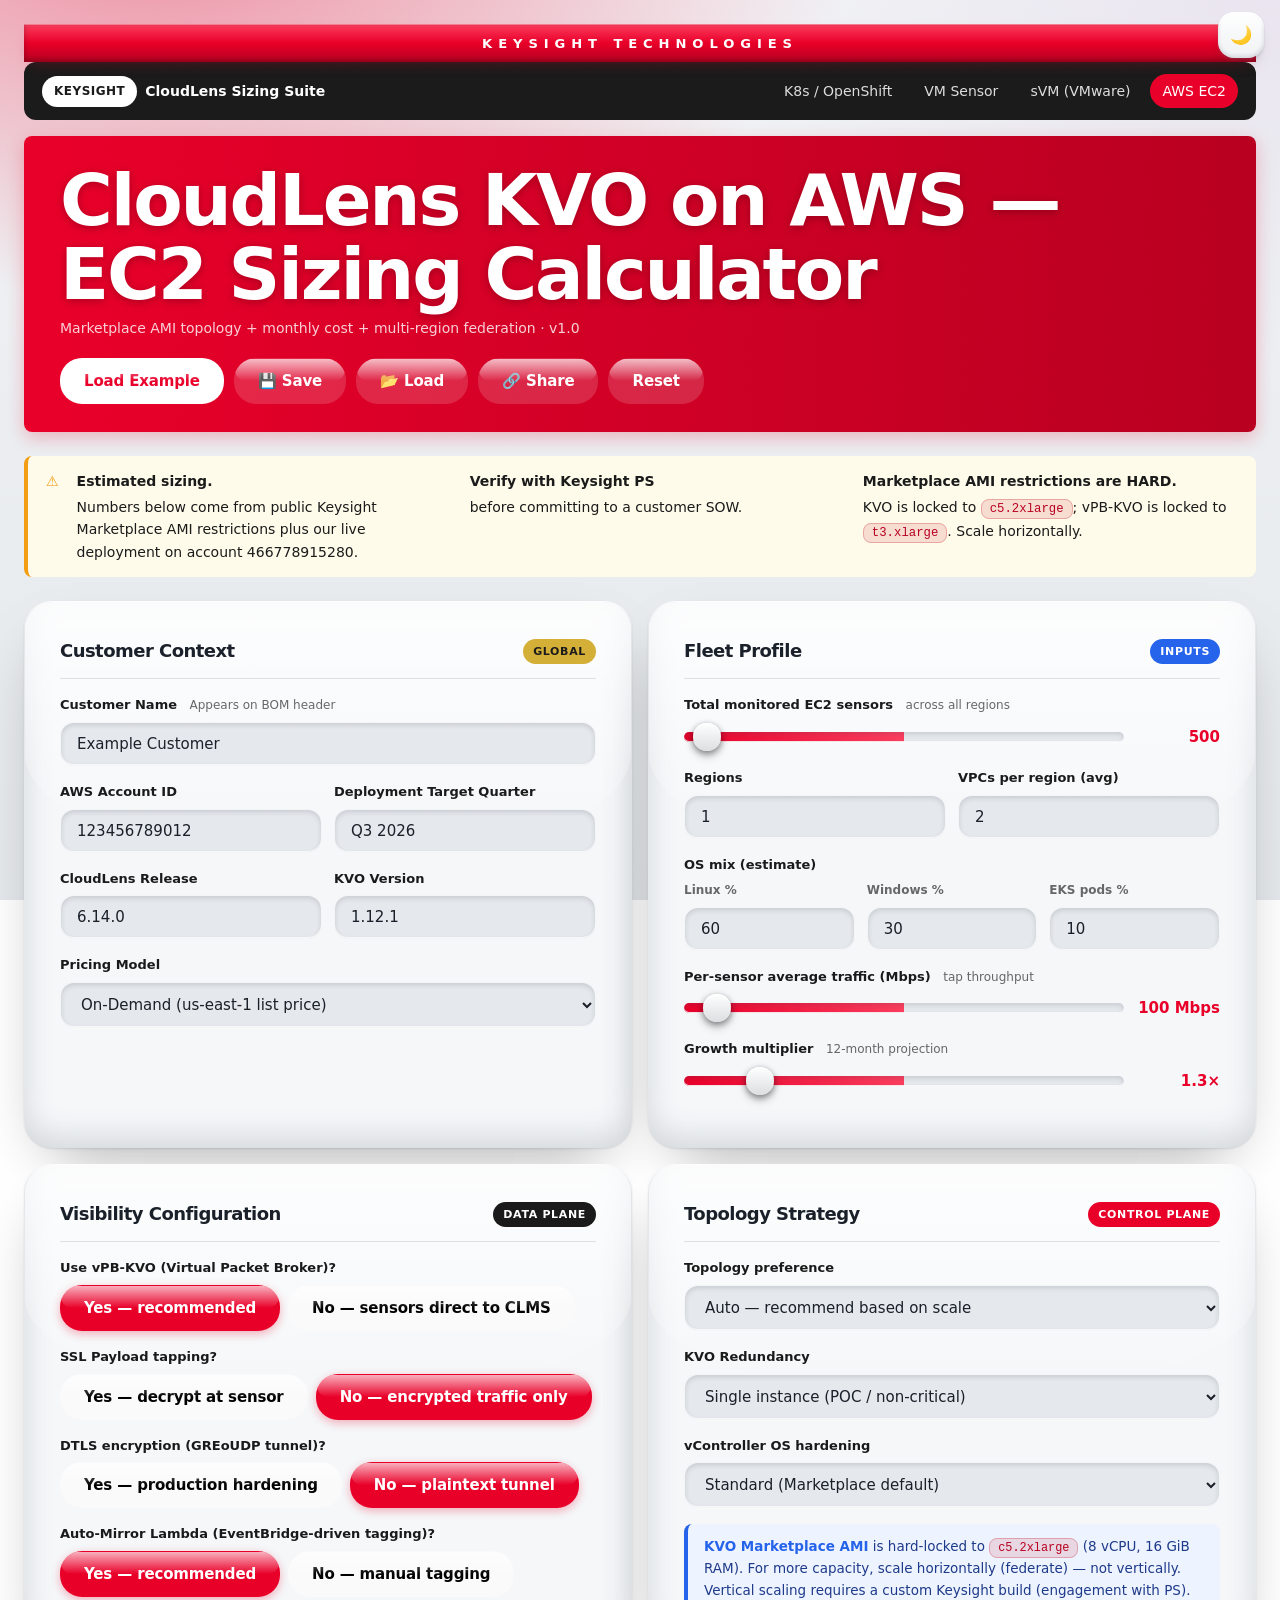
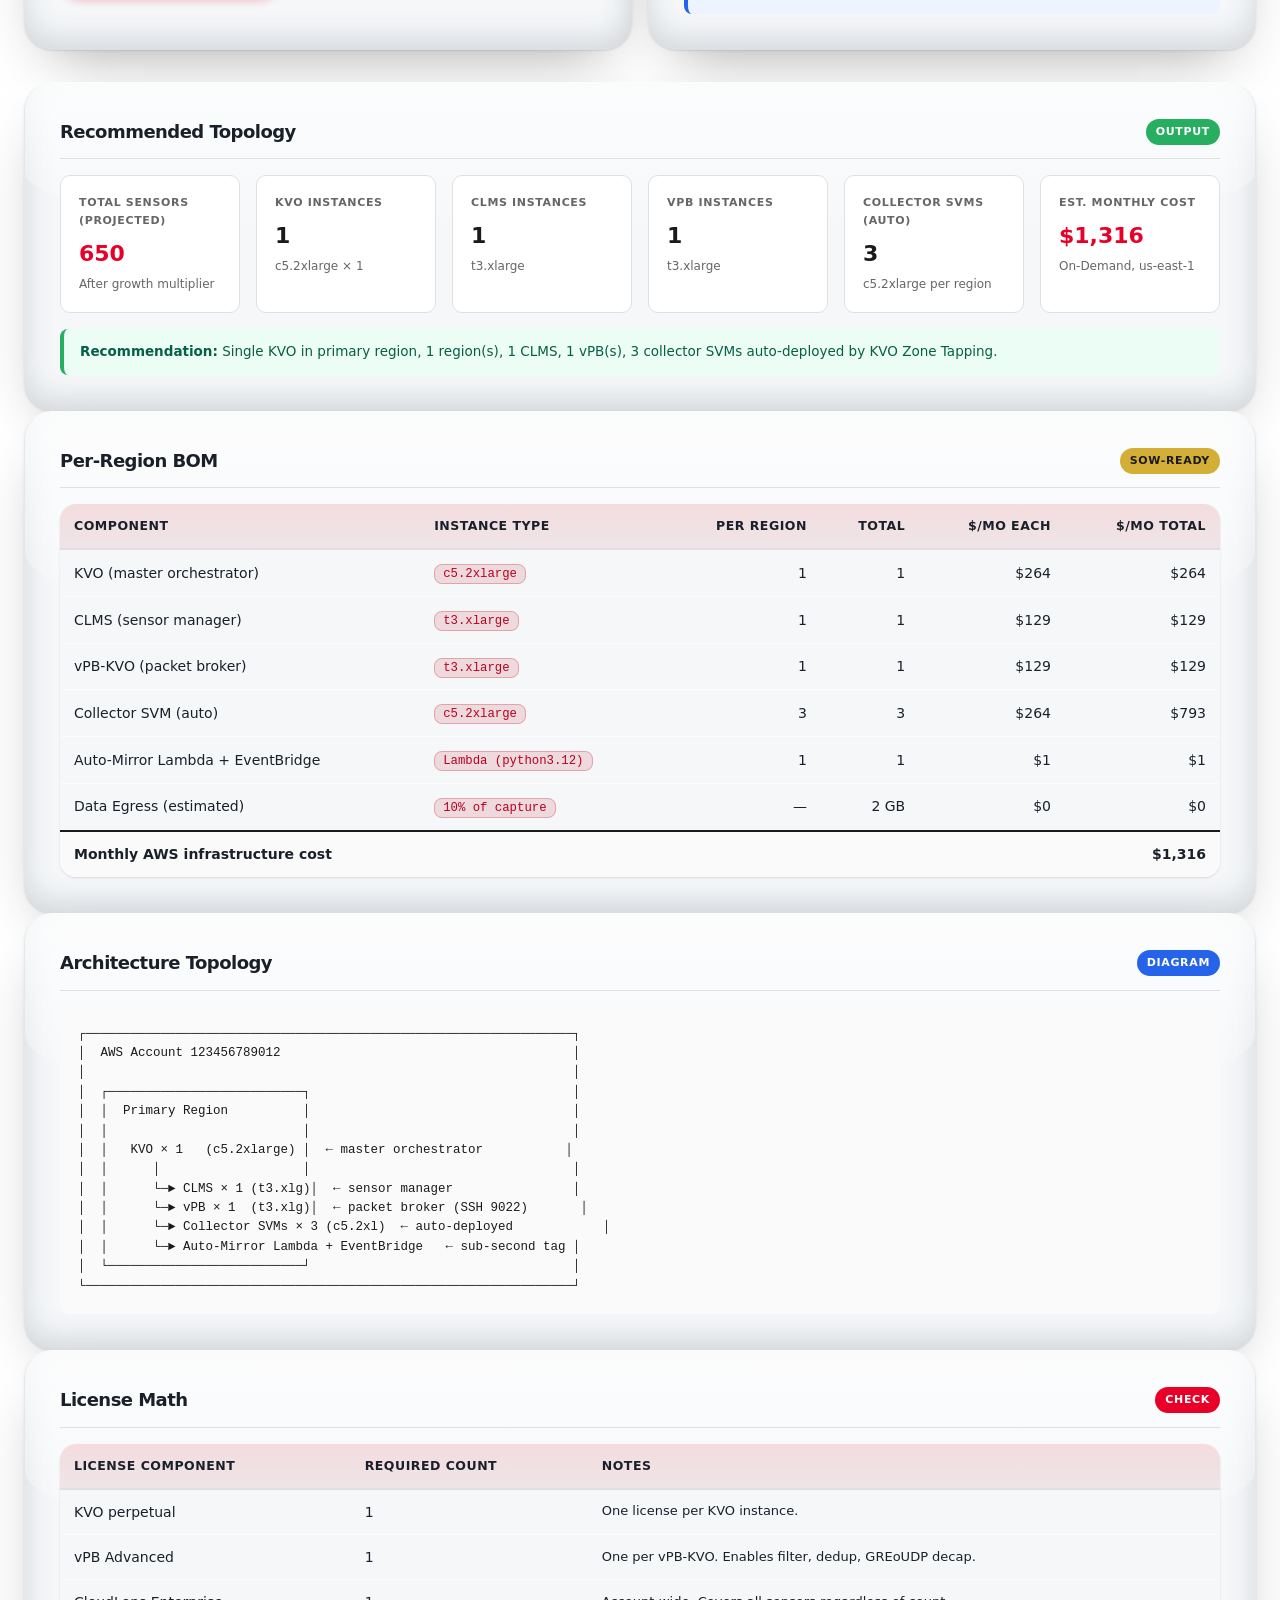
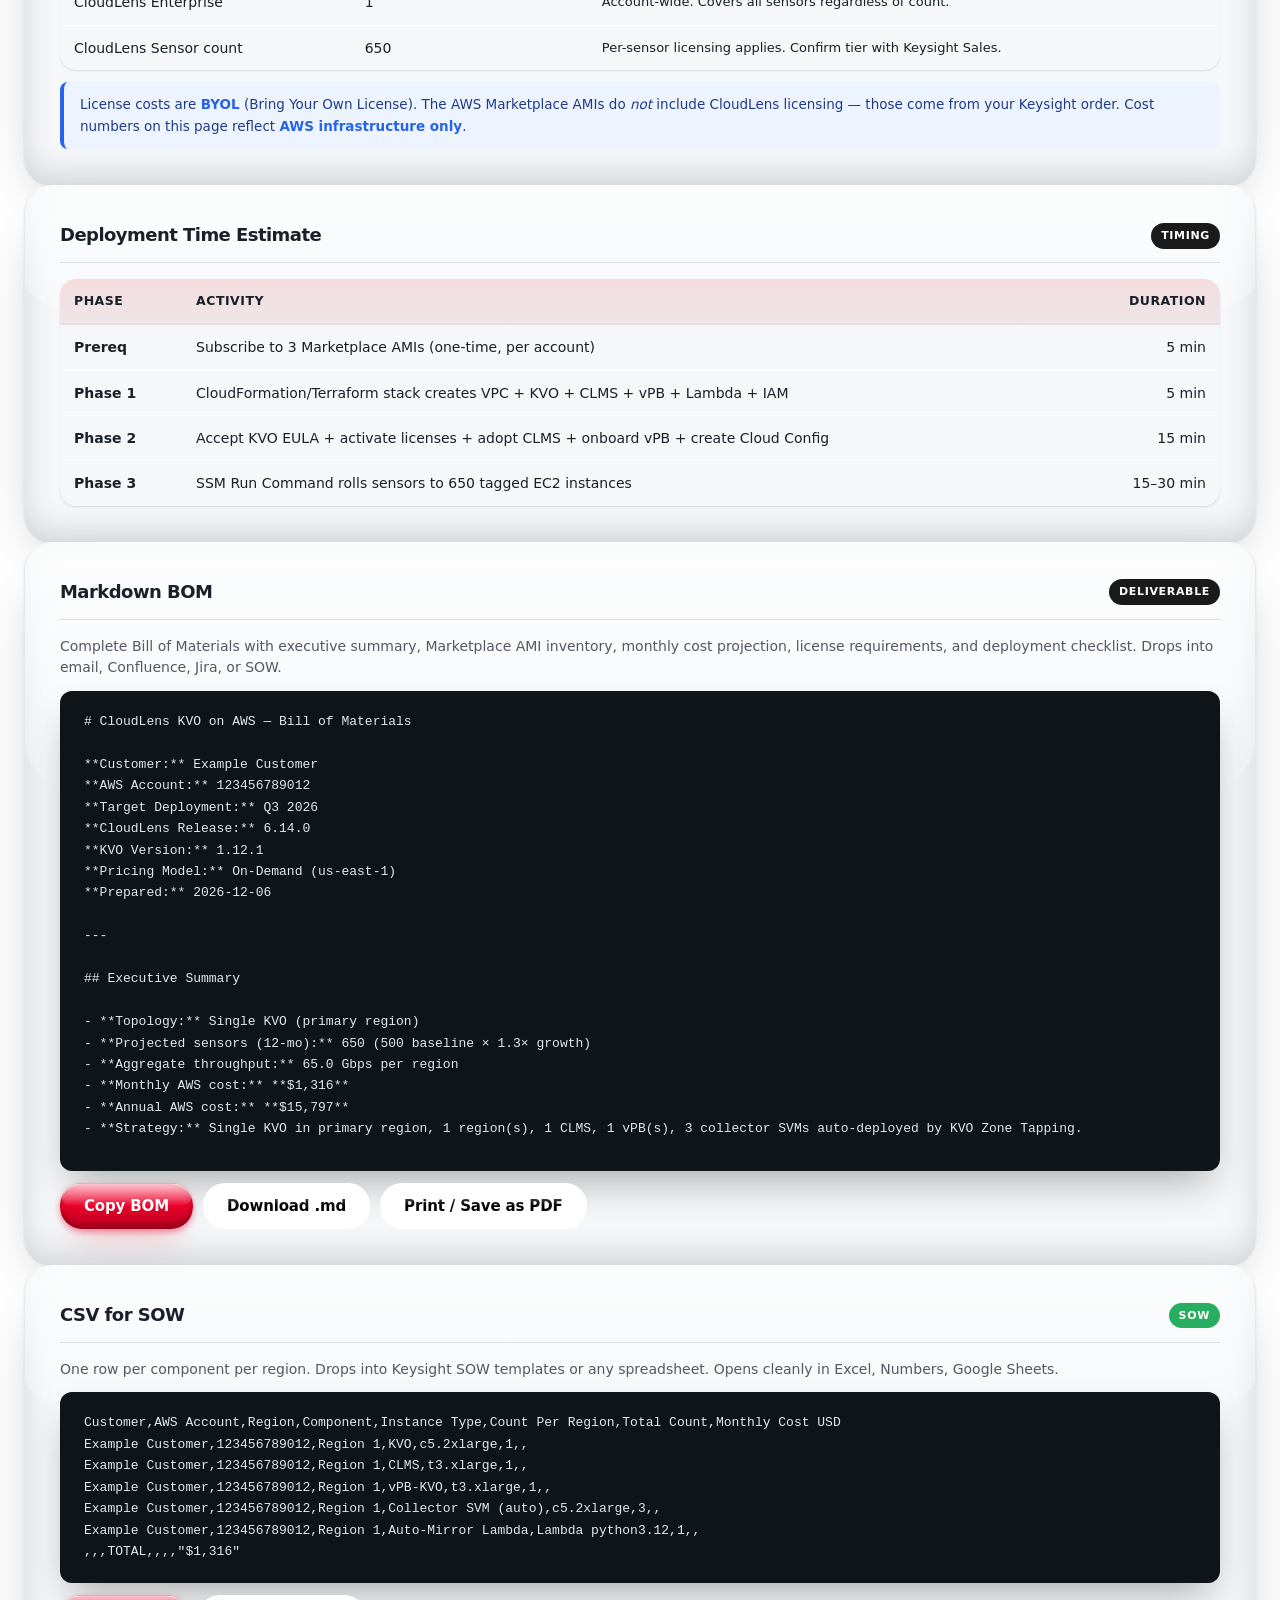
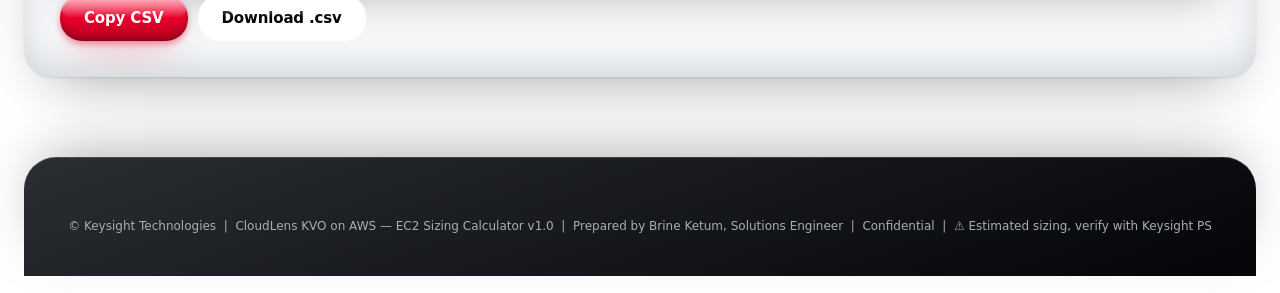
==== aws/index.html @ 03bf5d71 "Add AWS EC2 sizing calculator (4th calc) + cross-calc nav New: aws/index.html — full KVO-on-AWS sizi" ====
<!DOCTYPE html>
<html lang="en" data-theme="light">
<head>
<meta charset="UTF-8">
<meta name="viewport" content="width=device-width, initial-scale=1.0, viewport-fit=cover">
<title>CloudLens KVO on AWS — EC2 Sizing Calculator — Keysight</title>
<link rel="stylesheet" href="../glass-upgrade.css" />
<style>
  :root {
    --red: #E90029;
    --red-dark: #B80020;
    --dark: #1A1A1A;
    --gray: #666;
    --light-gray: #F5F5F5;
    --border: #E0E0E0;
    --green: #27AE60;
    --amber: #F39C12;
    --blue: #2563EB;
    --white: #FFFFFF;
    --gold: #D4AF37;
  }
  * { box-sizing: border-box; margin: 0; padding: 0; }
  html { font-size: 16px; }
  body {
    font-family: -apple-system, BlinkMacSystemFont, "Inter", "Segoe UI", Arial, sans-serif;
    background: #FAFAFA;
    color: var(--dark);
    line-height: 1.6;
    padding: 24px;
  }
  .container { max-width: 1280px; margin: 0 auto; }

  header {
    background: linear-gradient(90deg, var(--red), var(--red-dark));
    color: white;
    padding: 28px 36px;
    border-radius: 8px;
    margin-bottom: 24px;
    box-shadow: 0 6px 18px rgba(233,0,41,0.25);
  }
  header h1 { font-size: 26px; font-weight: 700; letter-spacing: -0.01em; }
  header .subtitle { font-size: 14px; opacity: .9; margin-top: 6px; }
  header .actions { display: flex; gap: 10px; flex-wrap: wrap; margin-top: 18px; }
  header .actions button {
    background: white; color: var(--red); padding: 10px 16px;
    border: none; border-radius: 999px; font-weight: 600; font-size: 14px;
    cursor: pointer; transition: all .2s;
  }
  header .actions button:hover { background: #FFEEF1; }
  header .actions button.secondary { background: rgba(255,255,255,0.15); color: white; }
  header .actions button.secondary:hover { background: rgba(255,255,255,0.25); }

  /* Top nav pills */
  .calc-switcher {
    display: flex; gap: 8px; flex-wrap: wrap; align-items: center;
    background: var(--dark); color: white;
    padding: 12px 18px; border-radius: 12px; margin-bottom: 16px;
    font-size: 14px;
  }
  .calc-switcher .label-pill {
    background: white; color: var(--dark);
    padding: 6px 12px; border-radius: 999px; font-weight: 700; font-size: 12px;
    letter-spacing: 0.04em; text-transform: uppercase;
  }
  .calc-switcher .product-name { font-weight: 600; margin-right: auto; }
  .calc-switcher a {
    color: rgba(255,255,255,0.85); text-decoration: none;
    padding: 6px 12px; border-radius: 999px; transition: all .2s;
  }
  .calc-switcher a:hover { background: rgba(255,255,255,0.1); color: white; }
  .calc-switcher a.active { background: var(--red); color: white; }

  /* Estimate banner */
  .estimate {
    background: #FFFBEA; border-left: 4px solid var(--amber);
    padding: 14px 18px; border-radius: 8px; margin-bottom: 24px;
    display: grid; grid-template-columns: auto 1fr 1fr 1fr; gap: 18px;
    font-size: 14px; color: var(--dark);
  }
  .estimate .warn-icon { color: var(--amber); font-weight: 700; }
  .estimate strong { display: block; margin-bottom: 4px; }

  /* Cards */
  .grid-2 { display: grid; grid-template-columns: 1fr 1fr; gap: 16px; margin-bottom: 16px; }
  .grid-1 { display: grid; grid-template-columns: 1fr; gap: 16px; margin-bottom: 16px; }
  @media (max-width: 900px) { .grid-2 { grid-template-columns: 1fr; } }
  .card {
    background: white;
    border-radius: 12px;
    padding: 22px 24px;
    box-shadow: 0 1px 3px rgba(0,0,0,0.04), 0 8px 24px rgba(0,0,0,0.06);
  }
  .card-head {
    display: flex; align-items: center; justify-content: space-between; gap: 12px;
    margin-bottom: 16px; padding-bottom: 12px; border-bottom: 1px solid var(--border);
  }
  .card-head h2 { font-size: 18px; font-weight: 700; letter-spacing: -0.01em; }
  .badge {
    background: var(--red); color: white; padding: 4px 10px; border-radius: 999px;
    font-size: 11px; font-weight: 700; letter-spacing: 0.06em;
  }
  .badge.blue { background: var(--blue); }
  .badge.green { background: var(--green); }
  .badge.gold { background: var(--gold); color: var(--dark); }
  .badge.dark { background: var(--dark); }

  /* Form fields */
  .field { margin-bottom: 16px; }
  .field label {
    display: block; font-size: 13px; font-weight: 600; color: var(--dark);
    margin-bottom: 6px;
  }
  .field label .hint { font-weight: 400; color: var(--gray); margin-left: 8px; font-size: 12px; }
  .field input, .field select, .field textarea {
    width: 100%; padding: 9px 12px; border: 1px solid var(--border);
    border-radius: 8px; font-size: 14px; font-family: inherit;
    background: #FAFAFA;
    transition: border-color .15s, box-shadow .15s;
  }
  .field input:focus, .field select:focus, .field textarea:focus {
    outline: none; border-color: var(--red); background: white;
    box-shadow: 0 0 0 3px rgba(233,0,41,0.10);
  }
  .field-row { display: grid; grid-template-columns: 1fr 1fr; gap: 12px; }
  .field-row-3 { display: grid; grid-template-columns: 1fr 1fr 1fr; gap: 12px; }

  /* Range slider with readout */
  .slider-wrap { display: flex; gap: 12px; align-items: center; }
  .slider-wrap input[type="range"] { flex: 1; }
  .slider-wrap .readout {
    min-width: 84px; text-align: right; font-weight: 700; font-size: 15px;
    color: var(--red);
  }

  /* Toggle pills */
  .toggle-row {
    display: flex; gap: 8px; flex-wrap: wrap;
  }
  .toggle-pill {
    padding: 8px 14px; border: 1px solid var(--border);
    border-radius: 999px; background: #FAFAFA; cursor: pointer;
    font-size: 13px; font-weight: 600; transition: all .2s;
  }
  .toggle-pill.on {
    background: var(--red); color: white; border-color: var(--red);
    box-shadow: 0 3px 10px rgba(233,0,41,0.30);
  }

  /* Info callout */
  .callout {
    background: #EEF4FF; border-left: 4px solid var(--blue);
    padding: 12px 16px; border-radius: 8px; font-size: 13.5px;
    margin-top: 12px; color: #1E3A8A;
  }
  .callout strong { color: var(--blue); }

  .callout.warn { background: #FFFBEA; border-color: var(--amber); color: #92400E; }
  .callout.warn strong { color: #92400E; }
  .callout.success { background: #ECFDF5; border-color: var(--green); color: #065F46; }
  .callout.success strong { color: #065F46; }

  /* Output tables */
  table {
    width: 100%; border-collapse: separate; border-spacing: 0;
    font-size: 14px; margin-top: 4px;
  }
  table thead {
    background: linear-gradient(180deg, #FAFAFA, #F1F3F5);
  }
  table th {
    text-align: left; padding: 10px 12px; font-weight: 700;
    border-bottom: 2px solid var(--border); font-size: 12.5px;
    letter-spacing: 0.04em; text-transform: uppercase; color: var(--dark);
  }
  table td {
    padding: 11px 12px; border-bottom: 1px solid var(--border); color: var(--dark);
  }
  table tr:last-child td { border-bottom: none; }
  table tr.total td {
    background: #FAFAFA; font-weight: 700;
    border-top: 2px solid var(--dark);
  }
  table .num { text-align: right; font-variant-numeric: tabular-nums; }

  code, .mono {
    font-family: "SF Mono", "JetBrains Mono", Menlo, Consolas, monospace;
    font-size: 13px; background: #F1F3F5; padding: 2px 6px; border-radius: 4px;
    color: var(--red-dark);
  }

  /* Output BOM block */
  .bom-output {
    background: #0F1419; color: #E2E8F0; padding: 20px 24px;
    border-radius: 12px; font-family: "SF Mono", Menlo, monospace; font-size: 13px;
    line-height: 1.65; max-height: 480px; overflow-y: auto; overflow-x: auto;
    white-space: pre; box-shadow: 0 20px 40px -10px rgba(0,0,0,0.3);
  }
  .copy-btn-row { display: flex; gap: 10px; flex-wrap: wrap; margin-top: 12px; }
  .copy-btn-row button {
    padding: 10px 18px; border: 1px solid var(--border); background: white;
    border-radius: 999px; cursor: pointer; font-weight: 600; font-size: 13px;
    transition: all .2s;
  }
  .copy-btn-row button.primary { background: var(--red); color: white; border-color: var(--red); }
  .copy-btn-row button.primary:hover { background: var(--red-dark); }
  .copy-btn-row button:hover { background: #FAFAFA; }

  /* Big result number */
  .big-num {
    font-size: 36px; font-weight: 800; letter-spacing: -0.02em;
    color: var(--red); font-variant-numeric: tabular-nums; line-height: 1.1;
  }
  .big-num small { font-size: 14px; font-weight: 600; color: var(--gray); display: block; margin-top: 4px; letter-spacing: 0.04em; text-transform: uppercase; }

  .summary-grid {
    display: grid; grid-template-columns: repeat(auto-fit, minmax(180px, 1fr)); gap: 16px;
    margin-bottom: 16px;
  }
  .summary-cell {
    background: white; border: 1px solid var(--border); border-radius: 10px;
    padding: 18px;
  }
  .summary-cell .label {
    font-size: 11px; font-weight: 700; letter-spacing: 0.06em;
    color: var(--gray); text-transform: uppercase; margin-bottom: 6px;
  }
  .summary-cell .value {
    font-size: 22px; font-weight: 800; color: var(--dark);
  }
  .summary-cell .sub { font-size: 12px; color: var(--gray); margin-top: 4px; }
  .summary-cell.accent .value { color: var(--red); }

  /* Topology diagram (text-based) */
  .topology {
    background: #FAFAFA; border-radius: 10px; padding: 18px;
    font-family: "SF Mono", Menlo, monospace; font-size: 12.5px;
    line-height: 1.55; white-space: pre; overflow-x: auto; color: var(--dark);
  }

  /* Toast */
  #toast {
    position: fixed; bottom: 24px; left: 50%; transform: translateX(-50%);
    background: var(--dark); color: white; padding: 12px 20px;
    border-radius: 999px; font-size: 14px; font-weight: 600;
    box-shadow: 0 10px 24px rgba(0,0,0,0.3); opacity: 0; pointer-events: none;
    transition: all .3s; z-index: 9999;
  }
  #toast.show { opacity: 1; transform: translateX(-50%) translateY(-4px); }

  /* Footer note */
  footer.calc-foot {
    text-align: center; padding: 28px 24px; margin-top: 32px;
    color: rgba(255,255,255,0.65); font-size: 12px;
    background: var(--dark); border-radius: 16px;
  }
</style>
</head>
<body>

<!-- Full-width Keysight banner -->
<a href="https://www.keysight.com" target="_blank" rel="noopener" class="ks-top-banner" aria-label="Keysight Technologies">
  KEYSIGHT TECHNOLOGIES
</a>
<button type="button" class="theme-toggle-fab" id="ks-theme-toggle" aria-label="Toggle dark mode" title="Toggle dark mode">🌙</button>

<div class="container">

  <!-- Cross-calc nav -->
  <nav class="calc-switcher">
    <span class="label-pill">KEYSIGHT</span>
    <span class="product-name">CloudLens Sizing Suite</span>
    <a href="../">K8s / OpenShift</a>
    <a href="../vm/">VM Sensor</a>
    <a href="../svm/">sVM (VMware)</a>
    <a href="./" class="active">AWS EC2</a>
  </nav>

  <header>
    <h1>CloudLens KVO on AWS &mdash; EC2 Sizing Calculator</h1>
    <div class="subtitle">Marketplace AMI topology + monthly cost + multi-region federation &middot; v1.0</div>
    <div class="actions">
      <button class="example-btn" id="loadExampleBtn" type="button">Load Example</button>
      <button class="secondary" id="saveBtn" type="button">💾 Save</button>
      <button class="secondary" id="loadBtn" type="button">📂 Load</button>
      <button class="secondary" id="shareBtn" type="button">🔗 Share</button>
      <button class="secondary" id="resetBtn" type="button">Reset</button>
    </div>
  </header>

  <div class="estimate">
    <span class="warn-icon">⚠</span>
    <div><strong>Estimated sizing.</strong>Numbers below come from public Keysight Marketplace AMI restrictions plus our live deployment on account 466778915280.</div>
    <div><strong>Verify with Keysight PS</strong>before committing to a customer SOW.</div>
    <div><strong>Marketplace AMI restrictions are HARD.</strong>KVO is locked to <code>c5.2xlarge</code>; vPB-KVO is locked to <code>t3.xlarge</code>. Scale horizontally.</div>
  </div>

  <!-- 1. Customer Context -->
  <div class="grid-2">
    <div class="card">
      <div class="card-head">
        <h2>Customer Context</h2>
        <span class="badge gold">GLOBAL</span>
      </div>
      <div class="field">
        <label>Customer Name <span class="hint">Appears on BOM header</span></label>
        <input type="text" id="customerName" value="Example Customer" />
      </div>
      <div class="field-row">
        <div class="field">
          <label>AWS Account ID</label>
          <input type="text" id="awsAccountId" value="123456789012" />
        </div>
        <div class="field">
          <label>Deployment Target Quarter</label>
          <input type="text" id="targetQuarter" value="Q3 2026" />
        </div>
      </div>
      <div class="field-row">
        <div class="field">
          <label>CloudLens Release</label>
          <input type="text" id="cloudlensRelease" value="6.14.0" />
        </div>
        <div class="field">
          <label>KVO Version</label>
          <input type="text" id="kvoVersion" value="1.12.1" />
        </div>
      </div>
      <div class="field">
        <label>Pricing Model</label>
        <select id="pricingModel">
          <option value="on-demand">On-Demand (us-east-1 list price)</option>
          <option value="ri-1yr">Reserved 1-yr Standard (~37% off)</option>
          <option value="ri-3yr">Reserved 3-yr Standard (~60% off)</option>
        </select>
      </div>
    </div>

    <div class="card">
      <div class="card-head">
        <h2>Fleet Profile</h2>
        <span class="badge blue">INPUTS</span>
      </div>
      <div class="field">
        <label>Total monitored EC2 sensors <span class="hint">across all regions</span></label>
        <div class="slider-wrap">
          <input type="range" id="totalSensors" min="50" max="20000" step="50" value="500" />
          <div class="readout"><span id="totalSensors_out">500</span></div>
        </div>
      </div>
      <div class="field-row">
        <div class="field">
          <label>Regions</label>
          <input type="number" id="regionCount" value="1" min="1" max="20" />
        </div>
        <div class="field">
          <label>VPCs per region (avg)</label>
          <input type="number" id="vpcsPerRegion" value="2" min="1" max="50" />
        </div>
      </div>
      <div class="field">
        <label>OS mix (estimate)</label>
        <div class="field-row-3">
          <div class="field" style="margin-bottom:0;">
            <label style="font-size:12px;color:var(--gray);">Linux %</label>
            <input type="number" id="osLinuxPct" value="60" min="0" max="100" />
          </div>
          <div class="field" style="margin-bottom:0;">
            <label style="font-size:12px;color:var(--gray);">Windows %</label>
            <input type="number" id="osWindowsPct" value="30" min="0" max="100" />
          </div>
          <div class="field" style="margin-bottom:0;">
            <label style="font-size:12px;color:var(--gray);">EKS pods %</label>
            <input type="number" id="osEksPct" value="10" min="0" max="100" />
          </div>
        </div>
      </div>
      <div class="field">
        <label>Per-sensor average traffic (Mbps) <span class="hint">tap throughput</span></label>
        <div class="slider-wrap">
          <input type="range" id="mbpsPerSensor" min="10" max="2000" step="10" value="100" />
          <div class="readout"><span id="mbpsPerSensor_out">100</span> Mbps</div>
        </div>
      </div>
      <div class="field">
        <label>Growth multiplier <span class="hint">12-month projection</span></label>
        <div class="slider-wrap">
          <input type="range" id="growthMult" min="1" max="3" step="0.1" value="1.3" />
          <div class="readout"><span id="growthMult_out">1.3</span>×</div>
        </div>
      </div>
    </div>
  </div>

  <!-- 2. Visibility Config + Topology -->
  <div class="grid-2">
    <div class="card">
      <div class="card-head">
        <h2>Visibility Configuration</h2>
        <span class="badge dark">DATA PLANE</span>
      </div>
      <div class="field">
        <label>Use vPB-KVO (Virtual Packet Broker)?</label>
        <div class="toggle-row">
          <button type="button" class="toggle-pill on" data-toggle="vpbEnabled" data-value="true">Yes — recommended</button>
          <button type="button" class="toggle-pill" data-toggle="vpbEnabled" data-value="false">No — sensors direct to CLMS</button>
        </div>
      </div>
      <div class="field">
        <label>SSL Payload tapping?</label>
        <div class="toggle-row">
          <button type="button" class="toggle-pill" data-toggle="sslPayload" data-value="true">Yes — decrypt at sensor</button>
          <button type="button" class="toggle-pill on" data-toggle="sslPayload" data-value="false">No — encrypted traffic only</button>
        </div>
      </div>
      <div class="field">
        <label>DTLS encryption (GREoUDP tunnel)?</label>
        <div class="toggle-row">
          <button type="button" class="toggle-pill" data-toggle="dtlsEnabled" data-value="true">Yes — production hardening</button>
          <button type="button" class="toggle-pill on" data-toggle="dtlsEnabled" data-value="false">No — plaintext tunnel</button>
        </div>
      </div>
      <div class="field">
        <label>Auto-Mirror Lambda (EventBridge-driven tagging)?</label>
        <div class="toggle-row">
          <button type="button" class="toggle-pill on" data-toggle="autoMirror" data-value="true">Yes — recommended</button>
          <button type="button" class="toggle-pill" data-toggle="autoMirror" data-value="false">No — manual tagging</button>
        </div>
      </div>
    </div>

    <div class="card">
      <div class="card-head">
        <h2>Topology Strategy</h2>
        <span class="badge">CONTROL PLANE</span>
      </div>
      <div class="field">
        <label>Topology preference</label>
        <select id="topologyPref">
          <option value="auto">Auto — recommend based on scale</option>
          <option value="single">Force single-KVO (one region acts as central)</option>
          <option value="federated">Force federated (one KVO per region)</option>
        </select>
      </div>
      <div class="field">
        <label>KVO Redundancy</label>
        <select id="redundancy">
          <option value="single">Single instance (POC / non-critical)</option>
          <option value="active-standby">Active/Standby (production)</option>
        </select>
      </div>
      <div class="field">
        <label>vController OS hardening</label>
        <select id="hardening">
          <option value="standard">Standard (Marketplace default)</option>
          <option value="cis">CIS Level 1 (custom AMI)</option>
        </select>
      </div>
      <div class="callout"><strong>KVO Marketplace AMI</strong> is hard-locked to <code>c5.2xlarge</code> (8 vCPU, 16 GiB RAM). For more capacity, scale horizontally (federate) — not vertically. Vertical scaling requires a custom Keysight build (engagement with PS).</div>
    </div>
  </div>

  <!-- Validation -->
  <div class="grid-1">
    <div id="validation" class="card" style="display:none;">
      <div class="card-head"><h2>Validation</h2><span class="badge dark">CHECK</span></div>
      <div id="validationBody"></div>
    </div>
  </div>

  <!-- 3. RESULTS: Summary -->
  <div class="card">
    <div class="card-head">
      <h2>Recommended Topology</h2>
      <span class="badge green">OUTPUT</span>
    </div>
    <div class="summary-grid">
      <div class="summary-cell accent">
        <div class="label">Total Sensors (Projected)</div>
        <div class="value"><span id="rec_sensors">650</span></div>
        <div class="sub">After growth multiplier</div>
      </div>
      <div class="summary-cell">
        <div class="label">KVO Instances</div>
        <div class="value"><span id="rec_kvos">1</span></div>
        <div class="sub"><span id="rec_kvo_type">c5.2xlarge</span></div>
      </div>
      <div class="summary-cell">
        <div class="label">CLMS Instances</div>
        <div class="value"><span id="rec_clms">1</span></div>
        <div class="sub">t3.xlarge</div>
      </div>
      <div class="summary-cell">
        <div class="label">vPB Instances</div>
        <div class="value"><span id="rec_vpbs">1</span></div>
        <div class="sub">t3.xlarge</div>
      </div>
      <div class="summary-cell">
        <div class="label">Collector SVMs (auto)</div>
        <div class="value"><span id="rec_collectors">2</span></div>
        <div class="sub">c5.2xlarge per region</div>
      </div>
      <div class="summary-cell accent">
        <div class="label">Est. Monthly Cost</div>
        <div class="value">$<span id="rec_monthly_cost">740</span></div>
        <div class="sub" id="rec_pricing_basis">On-Demand, us-east-1</div>
      </div>
    </div>

    <div id="rec_callout" class="callout success">
      <strong>Recommendation:</strong> <span id="rec_strategy">Single KVO in primary region. CLMS adopted on private IP. Sensors deployed via SSM Run Command.</span>
    </div>
  </div>

  <!-- 4. Per-region BOM -->
  <div class="card">
    <div class="card-head">
      <h2>Per-Region BOM</h2>
      <span class="badge gold">SOW-READY</span>
    </div>
    <table id="bomTable">
      <thead>
        <tr>
          <th>Component</th>
          <th>Instance Type</th>
          <th class="num">Per Region</th>
          <th class="num">Total</th>
          <th class="num">$/mo each</th>
          <th class="num">$/mo total</th>
        </tr>
      </thead>
      <tbody id="bomBody"></tbody>
    </table>
  </div>

  <!-- 5. Architecture diagram -->
  <div class="card">
    <div class="card-head">
      <h2>Architecture Topology</h2>
      <span class="badge blue">DIAGRAM</span>
    </div>
    <div id="topology" class="topology">Loading...</div>
  </div>

  <!-- 6. License math -->
  <div class="card">
    <div class="card-head">
      <h2>License Math</h2>
      <span class="badge">CHECK</span>
    </div>
    <table>
      <thead>
        <tr><th>License Component</th><th>Required Count</th><th>Notes</th></tr>
      </thead>
      <tbody id="licenseBody"></tbody>
    </table>
    <div class="callout">License costs are <strong>BYOL</strong> (Bring Your Own License). The AWS Marketplace AMIs do <em>not</em> include CloudLens licensing — those come from your Keysight order. Cost numbers on this page reflect <strong>AWS infrastructure only</strong>.</div>
  </div>

  <!-- 7. Deployment time -->
  <div class="card">
    <div class="card-head">
      <h2>Deployment Time Estimate</h2>
      <span class="badge dark">TIMING</span>
    </div>
    <table>
      <thead>
        <tr><th>Phase</th><th>Activity</th><th class="num">Duration</th></tr>
      </thead>
      <tbody id="timingBody"></tbody>
    </table>
  </div>

  <!-- 8. BOM exports -->
  <div class="card">
    <div class="card-head">
      <h2>Markdown BOM</h2>
      <span class="badge dark">DELIVERABLE</span>
    </div>
    <p style="font-size: 14px; color: var(--gray); margin-bottom: 12px;">Complete Bill of Materials with executive summary, Marketplace AMI inventory, monthly cost projection, license requirements, and deployment checklist. Drops into email, Confluence, Jira, or SOW.</p>
    <div class="bom-output" id="bomMarkdownOut">Loading...</div>
    <div class="copy-btn-row">
      <button class="primary" id="copyBomBtn">Copy BOM</button>
      <button id="downloadMdBtn">Download .md</button>
      <button id="printBomBtn">Print / Save as PDF</button>
    </div>
  </div>

  <div class="card">
    <div class="card-head">
      <h2>CSV for SOW</h2>
      <span class="badge green">SOW</span>
    </div>
    <p style="font-size: 14px; color: var(--gray); margin-bottom: 12px;">One row per component per region. Drops into Keysight SOW templates or any spreadsheet. Opens cleanly in Excel, Numbers, Google Sheets.</p>
    <div class="bom-output" id="csvOut">Loading...</div>
    <div class="copy-btn-row">
      <button class="primary" id="copyCsvBtn">Copy CSV</button>
      <button id="downloadCsvBtn">Download .csv</button>
    </div>
  </div>

  <footer class="calc-foot">
    © Keysight Technologies &nbsp;|&nbsp; CloudLens KVO on AWS — EC2 Sizing Calculator v1.0 &nbsp;|&nbsp; Prepared by Brine Ketum, Solutions Engineer &nbsp;|&nbsp; Confidential &nbsp;|&nbsp; ⚠ Estimated sizing, verify with Keysight PS
  </footer>
</div>

<div id="toast"></div>

<script>
// ============================================================================
//   CloudLens KVO on AWS — EC2 Sizing Calculator
//   v1.0  ·  2026-06-09
// ============================================================================

function $(id) { return document.getElementById(id); }
function setText(id, txt) { var el = $(id); if (el) el.textContent = txt; }
function fmt(n) { return Number(n).toLocaleString("en-US"); }
function money(n) { return Number(n).toLocaleString("en-US", { maximumFractionDigits: 0 }); }

// ---------- AWS PRICING TABLE (us-east-1 on-demand, monthly @ 730 hrs) ----------
var AWS_PRICING = {
  // EC2 hourly (on-demand) — multiplied by 730 hrs for monthly
  "c5.2xlarge":  { hourly: 0.34,  monthly: 248.20 },
  "t3.xlarge":   { hourly: 0.1664, monthly: 121.47 },
  "t3.medium":   { hourly: 0.0416, monthly: 30.37 },
  "c5.4xlarge":  { hourly: 0.68,  monthly: 496.40 },
  // Storage (GP3, $0.08/GB-month)
  "ebs-200gb":   { hourly: 0,     monthly: 16.00 },
  "ebs-100gb":   { hourly: 0,     monthly: 8.00 },
  // Lambda + EventBridge — essentially $0 at moderate scale
  "lambda-mirror": { hourly: 0, monthly: 0.5 },
  // Bandwidth: $0.09/GB egress (only counted when SVMs egress to non-VPC tools)
  "bandwidth-per-gb": 0.09
};
var DISCOUNT = { "on-demand": 1.0, "ri-1yr": 0.63, "ri-3yr": 0.40 };

// ---------- CONFIG STATE ----------
var state = {
  vpbEnabled: true,
  sslPayload: false,
  dtlsEnabled: false,
  autoMirror: true
};

// ---------- READ INPUTS ----------
function readInputs() {
  return {
    customerName:    $("customerName").value || "Example Customer",
    awsAccountId:    $("awsAccountId").value || "123456789012",
    targetQuarter:   $("targetQuarter").value || "Q3 2026",
    cloudlensRelease: $("cloudlensRelease").value || "6.14.0",
    kvoVersion:      $("kvoVersion").value || "1.12.1",
    pricingModel:    $("pricingModel").value,
    totalSensors:    parseInt($("totalSensors").value || "500"),
    regionCount:     parseInt($("regionCount").value || "1"),
    vpcsPerRegion:   parseInt($("vpcsPerRegion").value || "2"),
    osLinuxPct:      parseInt($("osLinuxPct").value || "60"),
    osWindowsPct:    parseInt($("osWindowsPct").value || "30"),
    osEksPct:        parseInt($("osEksPct").value || "10"),
    mbpsPerSensor:   parseInt($("mbpsPerSensor").value || "100"),
    growthMult:      parseFloat($("growthMult").value || "1.3"),
    topologyPref:    $("topologyPref").value,
    redundancy:      $("redundancy").value,
    hardening:       $("hardening").value,
    vpbEnabled:      state.vpbEnabled,
    sslPayload:      state.sslPayload,
    dtlsEnabled:     state.dtlsEnabled,
    autoMirror:      state.autoMirror
  };
}

// ---------- CORE SIZING ALGORITHM ----------
function calculate() {
  var I = readInputs();

  // Projected sensor count
  var sensorsRaw = I.totalSensors;
  var sensorsProjected = Math.ceil(sensorsRaw * I.growthMult);
  var sensorsPerRegion = Math.ceil(sensorsProjected / I.regionCount);

  // KVO topology decision:
  //   Single KVO supports up to ~5,000 sensors safely (per Keysight + field data)
  //   Above that → federate (one KVO per region)
  var SINGLE_KVO_LIMIT = 5000;
  var topology;
  if (I.topologyPref === "single") {
    topology = "single";
  } else if (I.topologyPref === "federated") {
    topology = "federated";
  } else {
    // auto
    topology = (sensorsProjected > SINGLE_KVO_LIMIT || I.regionCount > 2) ? "federated" : "single";
  }

  var kvoCount = (topology === "single") ? 1 : I.regionCount;
  if (I.redundancy === "active-standby") kvoCount = kvoCount * 2;

  // CLMS: one per region (CLMS is regional)
  var clmsCount = I.regionCount;
  if (I.redundancy === "active-standby") clmsCount = clmsCount * 2;

  // vPB: one per region if enabled
  var vpbCount = I.vpbEnabled ? I.regionCount : 0;
  if (I.vpbEnabled && I.redundancy === "active-standby") vpbCount = vpbCount * 2;

  // Collector SVMs (auto-deployed by KVO Zone Tapping)
  //   Rule of thumb: 1 collector per ~500 sensor mirror sessions per region
  //   Plus AWS hard limit of 10 mirror sessions per ENI ⇒ ~50 sensors per collector ENI
  //   We allocate generously: 1 collector / 250 sensors / region (min 1, max scales)
  var collectorsPerRegion = Math.max(1, Math.ceil(sensorsPerRegion / 250));
  // Cap at 10 collectors per region (KVO limit-ish; engage PS above this)
  collectorsPerRegion = Math.min(collectorsPerRegion, 10);
  var totalCollectors = collectorsPerRegion * I.regionCount;

  // Aggregate sensor throughput per region (for vPB sizing flag)
  var gbpsPerRegion = (sensorsPerRegion * I.mbpsPerSensor) / 1000;

  // Lambda: 1 deployment per region if autoMirror enabled
  var lambdaCount = I.autoMirror ? I.regionCount : 0;

  // ---------- COST CALCULATION ----------
  var discount = DISCOUNT[I.pricingModel] || 1.0;

  // Per-component monthly cost
  var costKvo       = kvoCount       * AWS_PRICING["c5.2xlarge"].monthly  * discount + kvoCount * AWS_PRICING["ebs-200gb"].monthly;
  var costClms      = clmsCount      * AWS_PRICING["t3.xlarge"].monthly   * discount + clmsCount * AWS_PRICING["ebs-100gb"].monthly;
  var costVpb       = vpbCount       * AWS_PRICING["t3.xlarge"].monthly   * discount + vpbCount * AWS_PRICING["ebs-100gb"].monthly;
  var costCollectors = totalCollectors * AWS_PRICING["c5.2xlarge"].monthly * discount + totalCollectors * AWS_PRICING["ebs-200gb"].monthly;
  var costLambda    = lambdaCount    * AWS_PRICING["lambda-mirror"].monthly;
  var bandwidthGB   = Math.ceil(sensorsProjected * I.mbpsPerSensor * 3600 * 24 * 30 / 8 / 1024 / 1024 / 1024 * 0.10); // 10% egress assumption
  var costBandwidth = bandwidthGB * AWS_PRICING["bandwidth-per-gb"];
  var costTotal = costKvo + costClms + costVpb + costCollectors + costLambda + costBandwidth;

  // ---------- POPULATE SUMMARY ----------
  setText("rec_sensors", fmt(sensorsProjected));
  setText("rec_kvos", kvoCount);
  setText("rec_kvo_type", "c5.2xlarge × " + kvoCount);
  setText("rec_clms", clmsCount);
  setText("rec_vpbs", I.vpbEnabled ? vpbCount : "0 (skipped)");
  setText("rec_collectors", totalCollectors);
  setText("rec_monthly_cost", money(costTotal));
  setText("rec_pricing_basis",
    (I.pricingModel === "on-demand" ? "On-Demand" :
     I.pricingModel === "ri-1yr"   ? "1-yr Reserved" : "3-yr Reserved") + ", us-east-1");

  // Strategy recommendation copy
  var strategy = "";
  if (topology === "single") {
    strategy = "Single KVO in primary region, " +
      (I.redundancy === "active-standby" ? "Active/Standby pair, " : "") +
      I.regionCount + " region(s), " + clmsCount + " CLMS, " +
      (I.vpbEnabled ? vpbCount + " vPB(s), " : "no vPB, ") +
      totalCollectors + " collector SVMs auto-deployed by KVO Zone Tapping.";
  } else {
    strategy = "Federated topology — " + kvoCount + " KVO(s) across " + I.regionCount + " region(s) " +
      "(reason: " + (sensorsProjected > SINGLE_KVO_LIMIT ? "exceeds single-KVO 5,000-sensor recommendation" : "multi-region footprint") + "). " +
      "Each region runs an independent KVO + CLMS" + (I.vpbEnabled ? " + vPB" : "") + ". " +
      "Federation requires cross-region admin coordination — engage Keysight PS for the federation playbook.";
  }
  setText("rec_strategy", strategy);

  // ---------- PER-REGION BOM TABLE ----------
  var bomBody = $("bomBody");
  bomBody.innerHTML = "";
  function addRow(comp, type, perReg, total, eachCost, totalCost) {
    var tr = document.createElement("tr");
    tr.innerHTML = "<td>" + comp + "</td><td><code>" + type + "</code></td>" +
                   "<td class='num'>" + perReg + "</td><td class='num'>" + total + "</td>" +
                   "<td class='num'>$" + money(eachCost) + "</td><td class='num'>$" + money(totalCost) + "</td>";
    bomBody.appendChild(tr);
  }
  var kvoPerRegion = topology === "single" ? (I.redundancy === "active-standby" ? 2 : (I.regionCount === 1 ? kvoCount : 0)) : (I.redundancy === "active-standby" ? 2 : 1);
  if (topology === "single" && I.regionCount > 1) kvoPerRegion = "—";
  addRow("KVO (master orchestrator)", "c5.2xlarge", kvoPerRegion, kvoCount, AWS_PRICING["c5.2xlarge"].monthly * discount + AWS_PRICING["ebs-200gb"].monthly, costKvo);
  addRow("CLMS (sensor manager)", "t3.xlarge", clmsCount / I.regionCount, clmsCount, AWS_PRICING["t3.xlarge"].monthly * discount + AWS_PRICING["ebs-100gb"].monthly, costClms);
  if (I.vpbEnabled) {
    addRow("vPB-KVO (packet broker)", "t3.xlarge", vpbCount / I.regionCount, vpbCount, AWS_PRICING["t3.xlarge"].monthly * discount + AWS_PRICING["ebs-100gb"].monthly, costVpb);
  }
  addRow("Collector SVM (auto)", "c5.2xlarge", collectorsPerRegion, totalCollectors, AWS_PRICING["c5.2xlarge"].monthly * discount + AWS_PRICING["ebs-200gb"].monthly, costCollectors);
  if (I.autoMirror) {
    addRow("Auto-Mirror Lambda + EventBridge", "Lambda (python3.12)", "1", lambdaCount, AWS_PRICING["lambda-mirror"].monthly, costLambda);
  }
  addRow("Data Egress (estimated)", "10% of capture", "—", bandwidthGB + " GB", AWS_PRICING["bandwidth-per-gb"], costBandwidth);
  var trTotal = document.createElement("tr");
  trTotal.className = "total";
  trTotal.innerHTML = "<td colspan='5'>Monthly AWS infrastructure cost</td><td class='num'>$" + money(costTotal) + "</td>";
  bomBody.appendChild(trTotal);

  // ---------- TOPOLOGY DIAGRAM ----------
  renderTopology(I, topology, kvoCount, clmsCount, vpbCount, totalCollectors);

  // ---------- LICENSE MATH ----------
  var licBody = $("licenseBody");
  licBody.innerHTML = "";
  function addLic(comp, count, notes) {
    var tr = document.createElement("tr");
    tr.innerHTML = "<td>" + comp + "</td><td>" + count + "</td><td style='font-size:13px;color:var(--gray);'>" + notes + "</td>";
    licBody.appendChild(tr);
  }
  addLic("KVO perpetual", kvoCount, "One license per KVO instance.");
  addLic("vPB Advanced", I.vpbEnabled ? vpbCount : "0", I.vpbEnabled ? "One per vPB-KVO. Enables filter, dedup, GREoUDP decap." : "Skipped — no vPB.");
  addLic("CloudLens Enterprise", 1, "Account-wide. Covers all sensors regardless of count.");
  addLic("CloudLens Sensor count", fmt(sensorsProjected), "Per-sensor licensing applies. Confirm tier with Keysight Sales.");
  if (I.sslPayload) {
    addLic("SSL Payload tap", fmt(sensorsProjected), "Add-on license required when SSL Payload mode is enabled.");
  }

  // ---------- DEPLOYMENT TIMING ----------
  var t = $("timingBody");
  t.innerHTML = "";
  function addTime(phase, activity, dur) {
    var tr = document.createElement("tr");
    tr.innerHTML = "<td><strong>" + phase + "</strong></td><td>" + activity + "</td><td class='num'>" + dur + "</td>";
    t.appendChild(tr);
  }
  addTime("Prereq", "Subscribe to 3 Marketplace AMIs (one-time, per account)", "5 min");
  addTime("Phase 1", "CloudFormation/Terraform stack creates VPC + KVO + CLMS + vPB + Lambda + IAM", "5 min");
  addTime("Phase 2", "Accept KVO EULA + activate licenses + adopt CLMS + onboard vPB + create Cloud Config", "15 min");
  var p3 = sensorsProjected <= 50 ? "5–10 min" :
           sensorsProjected <= 200 ? "10–20 min" :
           sensorsProjected <= 800 ? "15–30 min" :
           sensorsProjected <= 2000 ? "30–60 min" :
           sensorsProjected <= 5000 ? "1–2 hrs" :
           sensorsProjected <= 10000 ? "2–4 hrs" : "4+ hrs";
  addTime("Phase 3", "SSM Run Command rolls sensors to " + fmt(sensorsProjected) + " tagged EC2 instances", p3);
  if (I.regionCount > 1) {
    addTime("Per region", "Repeat phases 1–3 in each additional region", I.regionCount + " × above");
  }

  // ---------- BOM markdown + CSV ----------
  $("bomMarkdownOut").textContent = generateBom(I, {
    topology: topology,
    kvoCount: kvoCount, clmsCount: clmsCount, vpbCount: vpbCount,
    totalCollectors: totalCollectors, collectorsPerRegion: collectorsPerRegion,
    sensorsProjected: sensorsProjected, sensorsPerRegion: sensorsPerRegion,
    costKvo: costKvo, costClms: costClms, costVpb: costVpb,
    costCollectors: costCollectors, costLambda: costLambda,
    costBandwidth: costBandwidth, costTotal: costTotal,
    gbpsPerRegion: gbpsPerRegion, strategy: strategy
  });

  $("csvOut").textContent = generateCsv(I, {
    topology: topology,
    kvoCount: kvoCount, clmsCount: clmsCount, vpbCount: vpbCount,
    totalCollectors: totalCollectors, collectorsPerRegion: collectorsPerRegion,
    sensorsProjected: sensorsProjected,
    costTotal: costTotal,
    costKvo: costKvo, costClms: costClms, costVpb: costVpb,
    costCollectors: costCollectors, costLambda: costLambda
  });
}

// ---------- ASCII Topology Diagram ----------
function renderTopology(I, topology, kvoCount, clmsCount, vpbCount, totalCollectors) {
  var lines = [];
  if (topology === "single") {
    lines.push("┌─────────────────────────────────────────────────────────────────┐");
    lines.push("│  AWS Account " + I.awsAccountId + "                                       │");
    lines.push("│                                                                 │");
    lines.push("│  ┌──────────────────────────┐                                   │");
    lines.push("│  │  Primary Region          │                                   │");
    lines.push("│  │                          │                                   │");
    lines.push("│  │   KVO × " + (kvoCount).toString().padEnd(3) + " (c5.2xlarge) │  ← master orchestrator           │");
    lines.push("│  │      │                   │                                   │");
    lines.push("│  │      └─► CLMS × " + (Math.ceil(clmsCount/I.regionCount)).toString().padEnd(2) + "(t3.xlg)│  ← sensor manager                │");
    if (I.vpbEnabled) {
    lines.push("│  │      └─► vPB × " + (Math.ceil(vpbCount/I.regionCount)).toString().padEnd(3) + "(t3.xlg)│  ← packet broker (SSH 9022)       │");
    }
    lines.push("│  │      └─► Collector SVMs × " + (Math.ceil(totalCollectors/I.regionCount)).toString().padEnd(2) + "(c5.2xl)  ← auto-deployed            │");
    if (I.autoMirror) {
    lines.push("│  │      └─► Auto-Mirror Lambda + EventBridge   ← sub-second tag │");
    }
    lines.push("│  └──────────────────────────┘                                   │");
    if (I.regionCount > 1) {
    lines.push("│                                                                 │");
    lines.push("│  + " + (I.regionCount - 1) + " additional region(s):                                   │");
    lines.push("│    Each runs CLMS + " + (I.vpbEnabled ? "vPB + " : "") + "collectors                    │");
    lines.push("│    Sensors register back to primary-region KVO                  │");
    }
    lines.push("└─────────────────────────────────────────────────────────────────┘");
  } else {
    lines.push("┌─────────────────────────────────────────────────────────────────┐");
    lines.push("│  AWS Account " + I.awsAccountId + "  (FEDERATED TOPOLOGY)                   │");
    lines.push("│                                                                 │");
    for (var r = 1; r <= Math.min(I.regionCount, 3); r++) {
      lines.push("│  ┌─ Region " + r + " ─────────────────┐                                   │");
      lines.push("│  │  KVO × " + Math.ceil(kvoCount/I.regionCount) + " (c5.2xlarge)          │   ← regional master              │");
      lines.push("│  │  CLMS × " + Math.ceil(clmsCount/I.regionCount) + " (t3.xlarge)         │                                  │");
      if (I.vpbEnabled) {
      lines.push("│  │  vPB × " + Math.ceil(vpbCount/I.regionCount) + " (t3.xlarge)           │                                  │");
      }
      lines.push("│  │  Collectors × " + Math.ceil(totalCollectors/I.regionCount) + " (c5.2xl)        │                                  │");
      lines.push("│  └──────────────────────────┘                                   │");
    }
    if (I.regionCount > 3) {
    lines.push("│  ... + " + (I.regionCount - 3) + " more region(s) with the same pattern              │");
    }
    lines.push("│                                                                 │");
    lines.push("│  ⓘ  Federation requires cross-region admin coordination —       │");
    lines.push("│      engage Keysight PS for the federation playbook.            │");
    lines.push("└─────────────────────────────────────────────────────────────────┘");
  }
  $("topology").textContent = lines.join("\n");
}

// ---------- Markdown BOM generator ----------
function generateBom(I, R) {
  var bom = "";
  var pricingLabel = I.pricingModel === "on-demand" ? "On-Demand" :
                     I.pricingModel === "ri-1yr"   ? "1-yr Reserved (37% discount)" :
                                                     "3-yr Reserved (60% discount)";
  bom += "# CloudLens KVO on AWS — Bill of Materials\n\n";
  bom += "**Customer:** " + I.customerName + "  \n";
  bom += "**AWS Account:** " + I.awsAccountId + "  \n";
  bom += "**Target Deployment:** " + I.targetQuarter + "  \n";
  bom += "**CloudLens Release:** " + I.cloudlensRelease + "  \n";
  bom += "**KVO Version:** " + I.kvoVersion + "  \n";
  bom += "**Pricing Model:** " + pricingLabel + " (us-east-1)  \n";
  bom += "**Prepared:** " + new Date().toISOString().slice(0, 10) + "\n\n";

  bom += "---\n\n";
  bom += "## Executive Summary\n\n";
  bom += "- **Topology:** " + (R.topology === "single" ? "Single KVO (primary region)" : "Federated (" + R.kvoCount + " KVOs across " + I.regionCount + " regions)") + "\n";
  bom += "- **Projected sensors (12-mo):** " + fmt(R.sensorsProjected) + " (" + fmt(I.totalSensors) + " baseline × " + I.growthMult + "× growth)\n";
  bom += "- **Aggregate throughput:** " + R.gbpsPerRegion.toFixed(1) + " Gbps per region\n";
  bom += "- **Monthly AWS cost:** **$" + money(R.costTotal) + "**\n";
  bom += "- **Annual AWS cost:** **$" + money(R.costTotal * 12) + "**\n";
  bom += "- **Strategy:** " + R.strategy + "\n\n";

  bom += "---\n\n";
  bom += "## AWS Infrastructure BOM\n\n";
  bom += "| Component | Instance Type | Per Region | Total Count | $/mo each | $/mo total |\n";
  bom += "|---|---|---:|---:|---:|---:|\n";
  bom += "| KVO (master orchestrator) | `c5.2xlarge` | " + (R.topology === "single" ? (I.regionCount === 1 ? R.kvoCount : "primary only") : Math.ceil(R.kvoCount/I.regionCount)) + " | " + R.kvoCount + " | $" + money(AWS_PRICING["c5.2xlarge"].monthly * (DISCOUNT[I.pricingModel] || 1) + AWS_PRICING["ebs-200gb"].monthly) + " | $" + money(R.costKvo) + " |\n";
  bom += "| CLMS (sensor manager) | `t3.xlarge` | " + Math.ceil(R.clmsCount/I.regionCount) + " | " + R.clmsCount + " | $" + money(AWS_PRICING["t3.xlarge"].monthly * (DISCOUNT[I.pricingModel] || 1) + AWS_PRICING["ebs-100gb"].monthly) + " | $" + money(R.costClms) + " |\n";
  if (I.vpbEnabled) {
    bom += "| vPB-KVO (packet broker) | `t3.xlarge` | " + Math.ceil(R.vpbCount/I.regionCount) + " | " + R.vpbCount + " | $" + money(AWS_PRICING["t3.xlarge"].monthly * (DISCOUNT[I.pricingModel] || 1) + AWS_PRICING["ebs-100gb"].monthly) + " | $" + money(R.costVpb) + " |\n";
  }
  bom += "| Collector SVM (auto-deployed) | `c5.2xlarge` | " + R.collectorsPerRegion + " | " + R.totalCollectors + " | $" + money(AWS_PRICING["c5.2xlarge"].monthly * (DISCOUNT[I.pricingModel] || 1) + AWS_PRICING["ebs-200gb"].monthly) + " | $" + money(R.costCollectors) + " |\n";
  if (I.autoMirror) {
    bom += "| Auto-Mirror Lambda + EventBridge | Lambda python3.12 | 1 | " + I.regionCount + " | $1 | $" + money(R.costLambda) + " |\n";
  }
  bom += "| Data egress (10% of capture) | — | — | — | $0.09/GB | $" + money(R.costBandwidth) + " |\n";
  bom += "| **AWS infrastructure total** | | | | | **$" + money(R.costTotal) + "** |\n\n";

  bom += "---\n\n";
  bom += "## AWS Marketplace AMIs\n\n";
  bom += "| Product | AMI ID | Instance type | Source |\n";
  bom += "|---|---|---|---|\n";
  bom += "| KVO | `ami-017c0db8981569380` | `c5.2xlarge` **only** | AWS Marketplace |\n";
  bom += "| CLMS (vController) | `ami-0bebd5e730315337e` | `t3.xlarge` recommended | AWS Marketplace |\n";
  bom += "| vPB-KVO | `ami-0a561b450552b707d` | `t3.xlarge` **only** | AWS Marketplace |\n";
  bom += "| Collector SVM (v6.13.0) | `ami-0c22ade3667f8d35a` | auto-sized | Deployed by KVO Zone Tapping |\n\n";

  bom += "> ⚠ KVO and vPB-KVO Marketplace AMIs are **hard-locked** to specific instance types. Vertical scaling above these requires a custom Keysight build (engage PS). All scaling beyond Marketplace caps is horizontal (federation).\n\n";

  bom += "---\n\n";
  bom += "## License Math (BYOL)\n\n";
  bom += "| License Component | Required | Notes |\n";
  bom += "|---|---|---|\n";
  bom += "| KVO perpetual | " + R.kvoCount + " | One license per KVO instance. |\n";
  bom += "| vPB Advanced | " + (I.vpbEnabled ? R.vpbCount : "0 (skipped)") + " | One per vPB-KVO. |\n";
  bom += "| CloudLens Enterprise | 1 | Account-wide. |\n";
  bom += "| CloudLens Sensor count | " + fmt(R.sensorsProjected) + " | Per-sensor licensing applies. |\n";
  if (I.sslPayload) {
    bom += "| SSL Payload tap | " + fmt(R.sensorsProjected) + " | Add-on required when SSL Payload enabled. |\n";
  }
  bom += "\n> License costs are **NOT** included in monthly AWS cost above. AWS infrastructure only. Confirm license tier with Keysight Sales.\n\n";

  bom += "---\n\n";
  bom += "## Deployment Checklist\n\n";
  bom += "- [ ] Subscribe to all 3 Keysight Marketplace AMIs (once per AWS account) — KVO, CLMS, vPB-KVO\n";
  bom += "- [ ] Pre-create EC2 key pair in target region(s)\n";
  bom += "- [ ] Tag every target EC2 instance: `cloudlens=true` + `Platform=linux-docker|linux-podman|windows`\n";
  bom += "- [ ] Confirm IAM permissions to create CFN/Terraform stack with `CAPABILITY_NAMED_IAM`\n";
  bom += "- [ ] Verify VPC has 3 subnets (mgmt / data / tool) OR plan to use the greenfield CFT template\n";
  if (I.sslPayload) {
    bom += "- [ ] Verify SSL Payload license is provisioned by Keysight Sales\n";
  }
  if (I.dtlsEnabled) {
    bom += "- [ ] Plan DTLS certificate provisioning for GREoUDP tunnel encryption\n";
  }
  if (R.topology === "federated") {
    bom += "- [ ] Schedule cross-region federation playbook walkthrough with Keysight PS\n";
  }
  bom += "- [ ] Schedule customer call to validate IP plan + subnet sizing\n";
  bom += "- [ ] Confirm monitoring scope: which VPCs / VPCs / Auto Scaling Groups\n\n";

  bom += "---\n\n";
  bom += "## References\n\n";
  bom += "- **Public docs site:** https://keysight-tech.github.io/cloudlens-autopilot-docs/\n";
  bom += "- **CloudFormation template:** https://raw.githubusercontent.com/Keysight-Tech/cloudlens-autopilot-docs/main/cloudlens-autopilot.yaml\n";
  bom += "- **Scaling guidance:** https://github.com/Keysight-Tech/cloudlens-autopilot-docs/blob/main/SCALING.md\n";
  bom += "- **Customer runbook (DOCX):** https://github.com/Keysight-Tech/cloudlens-autopilot-docs/raw/main/CloudLens-AutoPilot-Deployment-Runbook.docx\n\n";

  bom += "*Generated by CloudLens KVO on AWS Sizing Calculator v1.0 — Prepared by Brine Ketum, Solutions Engineer.*\n";
  bom += "*⚠ Estimated sizing. Verify with Keysight Professional Services before committing to a customer SOW.*\n";
  return bom;
}

// ---------- CSV generator ----------
function generateCsv(I, R) {
  var rows = [
    ["Customer", "AWS Account", "Region", "Component", "Instance Type", "Count Per Region", "Total Count", "Monthly Cost USD"],
  ];
  for (var r = 1; r <= I.regionCount; r++) {
    var regLabel = "Region " + r;
    rows.push([I.customerName, I.awsAccountId, regLabel, "KVO", "c5.2xlarge",
      R.topology === "single" ? (r === 1 ? Math.ceil(R.kvoCount/1) : 0) : Math.ceil(R.kvoCount/I.regionCount),
      "", ""]);
    rows.push([I.customerName, I.awsAccountId, regLabel, "CLMS", "t3.xlarge", Math.ceil(R.clmsCount/I.regionCount), "", ""]);
    if (I.vpbEnabled) {
      rows.push([I.customerName, I.awsAccountId, regLabel, "vPB-KVO", "t3.xlarge", Math.ceil(R.vpbCount/I.regionCount), "", ""]);
    }
    rows.push([I.customerName, I.awsAccountId, regLabel, "Collector SVM (auto)", "c5.2xlarge", R.collectorsPerRegion, "", ""]);
    if (I.autoMirror) {
      rows.push([I.customerName, I.awsAccountId, regLabel, "Auto-Mirror Lambda", "Lambda python3.12", 1, "", ""]);
    }
  }
  rows.push(["", "", "", "TOTAL", "", "", "", "$" + money(R.costTotal)]);
  return rows.map(function(r) {
    return r.map(function(c) {
      var s = String(c);
      return /[",\n]/.test(s) ? '"' + s.replace(/"/g, '""') + '"' : s;
    }).join(",");
  }).join("\n");
}

// ---------- TOGGLE PILL HANDLERS ----------
document.querySelectorAll("[data-toggle]").forEach(function(btn) {
  btn.addEventListener("click", function() {
    var key = btn.getAttribute("data-toggle");
    var val = btn.getAttribute("data-value") === "true";
    state[key] = val;
    document.querySelectorAll('[data-toggle="' + key + '"]').forEach(function(b) {
      b.classList.toggle("on", b.getAttribute("data-value") === btn.getAttribute("data-value"));
    });
    calculate();
  });
});

// ---------- INPUT LIVE-BIND ----------
["customerName","awsAccountId","targetQuarter","cloudlensRelease","kvoVersion","pricingModel",
 "totalSensors","regionCount","vpcsPerRegion","osLinuxPct","osWindowsPct","osEksPct",
 "mbpsPerSensor","growthMult","topologyPref","redundancy","hardening"
].forEach(function(id) {
  var el = $(id);
  if (!el) return;
  el.addEventListener("input", function() {
    // Update sliders' readout
    var out = $(id + "_out");
    if (out) out.textContent = el.value;
    calculate();
  });
});

// ---------- COPY / DOWNLOAD ----------
function copyText(text, msg) {
  if (navigator.clipboard && navigator.clipboard.writeText) {
    navigator.clipboard.writeText(text).then(function(){ showToast(msg); });
  } else { showToast("Clipboard not available"); }
}
function download(filename, content, mime) {
  var blob = new Blob([content], { type: mime });
  var url = URL.createObjectURL(blob);
  var a = document.createElement("a");
  a.href = url; a.download = filename;
  document.body.appendChild(a); a.click();
  document.body.removeChild(a);
  setTimeout(function(){ URL.revokeObjectURL(url); }, 1000);
  showToast("Downloaded " + filename);
}
$("copyBomBtn").addEventListener("click", function(){ copyText($("bomMarkdownOut").textContent, "BOM copied"); });
$("downloadMdBtn").addEventListener("click", function(){
  var I = readInputs();
  var n = (I.customerName || "customer").replace(/[^a-zA-Z0-9]/g, "_");
  download("CloudLens_KVO_AWS_BOM_" + n + ".md", $("bomMarkdownOut").textContent, "text/markdown");
});
$("printBomBtn").addEventListener("click", function(){ window.print(); });
$("copyCsvBtn").addEventListener("click", function(){ copyText($("csvOut").textContent, "CSV copied"); });
$("downloadCsvBtn").addEventListener("click", function(){
  var I = readInputs();
  var n = (I.customerName || "customer").replace(/[^a-zA-Z0-9]/g, "_");
  download("CloudLens_KVO_AWS_BOM_" + n + ".csv", $("csvOut").textContent, "text/csv");
});

// ---------- TOAST ----------
function showToast(msg) {
  var t = $("toast");
  t.textContent = msg;
  t.classList.add("show");
  setTimeout(function(){ t.classList.remove("show"); }, 2400);
}

// ---------- SAVE / LOAD / SHARE ----------
function serializeConfig() {
  var I = readInputs();
  return {
    v: 1, calc: "aws-ec2-kvo", ts: new Date().toISOString(),
    data: I
  };
}
function applyConfig(env) {
  if (!env || env.calc !== "aws-ec2-kvo") return showToast("Wrong calculator type");
  var d = env.data || {};
  Object.keys(d).forEach(function(k){
    var el = $(k);
    if (el) el.value = d[k];
  });
  ["vpbEnabled","sslPayload","dtlsEnabled","autoMirror"].forEach(function(k){
    if (d[k] !== undefined) state[k] = d[k];
    document.querySelectorAll('[data-toggle="' + k + '"]').forEach(function(b) {
      b.classList.toggle("on", (b.getAttribute("data-value") === "true") === state[k]);
    });
  });
  calculate();
  showToast("Configuration loaded");
}

$("saveBtn").addEventListener("click", function() {
  var env = serializeConfig();
  download("cloudlens_kvo_aws_config.json", JSON.stringify(env, null, 2), "application/json");
});
$("loadBtn").addEventListener("click", function() {
  var inp = document.createElement("input");
  inp.type = "file"; inp.accept = ".json";
  inp.addEventListener("change", function(e) {
    var f = e.target.files[0]; if (!f) return;
    var rd = new FileReader();
    rd.onload = function() {
      try { applyConfig(JSON.parse(rd.result)); } catch (err) { showToast("Invalid JSON"); }
    };
    rd.readAsText(f);
  });
  inp.click();
});
$("shareBtn").addEventListener("click", function() {
  var env = serializeConfig();
  var b64 = btoa(unescape(encodeURIComponent(JSON.stringify(env)))).replace(/\+/g,"-").replace(/\//g,"_").replace(/=+$/,"");
  var url = window.location.origin + window.location.pathname + "?config=" + b64;
  copyText(url, "Share link copied");
});

function bootstrapFromURL() {
  var p = new URLSearchParams(window.location.search);
  var b = p.get("config");
  if (!b) return;
  try {
    var b64 = b.replace(/-/g,"+").replace(/_/g,"/");
    while (b64.length % 4) b64 += "=";
    var env = JSON.parse(decodeURIComponent(escape(atob(b64))));
    applyConfig(env);
  } catch (e) { console.warn("Bad config in URL:", e); }
}

// ---------- LOAD EXAMPLE ----------
var EXAMPLE_PRESET = {
  v: 1, calc: "aws-ec2-kvo",
  data: {
    customerName: "Acme Financial Services",
    awsAccountId: "466778915280",
    targetQuarter: "Q3 2026",
    cloudlensRelease: "6.14.0",
    kvoVersion: "1.12.1",
    pricingModel: "ri-1yr",
    totalSensors: 847,
    regionCount: 2,
    vpcsPerRegion: 3,
    osLinuxPct: 55,
    osWindowsPct: 30,
    osEksPct: 15,
    mbpsPerSensor: 150,
    growthMult: 1.5,
    topologyPref: "auto",
    redundancy: "single",
    hardening: "standard",
    vpbEnabled: true,
    sslPayload: false,
    dtlsEnabled: false,
    autoMirror: true
  }
};
$("loadExampleBtn").addEventListener("click", function(){ applyConfig(EXAMPLE_PRESET); });
$("resetBtn").addEventListener("click", function() {
  if (confirm("Reset all inputs to defaults?")) location.reload();
});

// ---------- THEME TOGGLE ----------
(function(){
  var root = document.documentElement;
  var stored = localStorage.getItem("cl-theme");
  var theme = stored || "light";
  root.setAttribute("data-theme", theme);
  var btn = $("ks-theme-toggle");
  if (btn) {
    btn.textContent = theme === "dark" ? "☀️" : "🌙";
    btn.addEventListener("click", function(){
      var next = root.getAttribute("data-theme") === "dark" ? "light" : "dark";
      root.setAttribute("data-theme", next);
      localStorage.setItem("cl-theme", next);
      btn.textContent = next === "dark" ? "☀️" : "🌙";
    });
  }
})();

// ---------- BOOT ----------
calculate();
bootstrapFromURL();
</script>

</body>
</html>
---- glass-upgrade.css ----
/* =====================================================================
   World-Class iOS 26 Skeuomorphic Kit — adapted for Keysight CloudLens
   Replaces glass.css / glass-upgrade.css across all 3 sites
   Patterns: OKLCH color, multi-layer neumorphic shadows, liquid-glass
   specular shine, top gloss, iOS spring easing, press feedback.
   ===================================================================== */

:root {
  /* Keysight accent — replaces the reference's blue */
  /* True Keysight red — replaced OKLCH (was rendering pink/magenta in gradients) */
  --accent-h: 25;            /* kept for compat */
  --accent-c: 0.22;
  --accent-l: 50%;
  --accent: #E90029;
  --accent-bright: #FB3D5E;
  --accent-deep: #B80020;
  --accent-glow: rgba(233, 0, 41, .42);

  --radius: 22px;
  --depth: 1;
  --gloss: 0.9;

  /* Surfaces */
  --bg: oklch(96.5% 0.004 250);
  --bg-2: oklch(93% 0.006 250);
  --surface: oklch(97.5% 0.003 250);
  --ink: oklch(24% 0.02 260);
  --ink-soft: oklch(46% 0.015 260);
  --hair: oklch(100% 0 0 / .55);

  /* Skeuomorphic + liquid-glass tokens */
  --top-gloss: oklch(100% 0 0 / calc(.85 * var(--gloss)));
  --inner-dark: oklch(40% 0.03 260 / calc(.18 * var(--depth)));
  --neu-dark: oklch(58% 0.02 260 / calc(.22 * var(--depth)));
  --neu-light: oklch(100% 0 0 / calc(.9 * var(--depth)));
  --glass-tint: oklch(100% 0 0 / .42);
  --glass-edge: oklch(100% 0 0 / .7);

  --spring: cubic-bezier(.32, .72, 0, 1);
  --font: -apple-system, BlinkMacSystemFont, "SF Pro Display", "SF Pro Text", "Inter", system-ui, sans-serif;

  /* Compat with our old code */
  --ks-red: oklch(53% 0.24 25);
  --ks-red-soft: oklch(64% 0.22 25);
  --ks-red-glow: var(--accent-glow);
  --shadow-glass: 0 14px 28px -14px oklch(0% 0 0 / .35);
  --shadow-glass-lg: 0 26px 54px -22px oklch(0% 0 0 / .5);
  --ease-spring: var(--spring);
  --ease-smooth: var(--spring);
  --grad-brand: linear-gradient(180deg, var(--accent-bright), var(--accent), var(--accent-deep));
}

[data-theme="dark"] {
  --bg: oklch(22% 0.012 264);
  --bg-2: oklch(17% 0.014 264);
  --surface: oklch(27% 0.014 264);
  --ink: oklch(95% 0.01 260);
  --ink-soft: oklch(72% 0.012 260);
  --hair: oklch(100% 0 0 / .12);
  --top-gloss: oklch(100% 0 0 / calc(.22 * var(--gloss)));
  --inner-dark: oklch(0% 0 0 / calc(.5 * var(--depth)));
  --neu-dark: oklch(0% 0 0 / calc(.55 * var(--depth)));
  --neu-light: oklch(100% 0 0 / calc(.07 * var(--depth)));
  --glass-tint: oklch(70% 0.02 264 / .14);
  --glass-edge: oklch(100% 0 0 / .22);
}

/* ============================== */
/*  BODY + MESH BACKGROUND        */
/* ============================== */
html, body {
  background: transparent;
}
body {
  font-family: var(--font) !important;
  color: var(--ink) !important;
  background:
    radial-gradient(120% 90% at 12% -8%, var(--accent-glow), transparent 46%),
    radial-gradient(90% 80% at 100% 0%, oklch(70% 0.1 320 / .14), transparent 50%),
    linear-gradient(180deg, var(--bg), var(--bg-2)) !important;
  background-attachment: fixed !important;
  min-height: 100dvh;
  transition: background .6s var(--spring), color .4s ease;
  position: relative;
  -webkit-font-smoothing: antialiased;
  text-rendering: optimizeLegibility;
}
/* Film-grain noise overlay */
body::before {
  content: "";
  position: fixed; inset: 0; z-index: 60; pointer-events: none;
  opacity: .04; mix-blend-mode: overlay;
  background-image: url("data:image/svg+xml,%3Csvg xmlns='http://www.w3.org/2000/svg' width='160' height='160'%3E%3Cfilter id='n'%3E%3CfeTurbulence type='fractalNoise' baseFrequency='.9' numOctaves='2'/%3E%3C/filter%3E%3Crect width='100%25' height='100%25' filter='url(%23n)'/%3E%3C/svg%3E");
}

main, .container, section { position: relative; z-index: 1; }

h1, h2, h3, h4 {
  letter-spacing: -.03em !important;
  font-weight: 700 !important;
  color: var(--ink) !important;
}
h1 {
  font-size: clamp(40px, 7vw, 72px) !important;
  line-height: 1.02 !important;
  font-weight: 800 !important;
  background: linear-gradient(180deg, var(--accent-bright), var(--accent-deep)) !important;
  -webkit-background-clip: text !important;
  background-clip: text !important;
  -webkit-text-fill-color: transparent !important;
}
p, .lede { color: var(--ink-soft) !important; line-height: 1.55 !important; }

/* ============================== */
/*  KEYSIGHT TOP BANNER           */
/* ============================== */
.keysight-top-banner,
.ks-top-banner {
  display: flex; align-items: center; justify-content: center;
  width: 100%; height: 38px;
  background: linear-gradient(180deg, var(--accent-bright), var(--accent), var(--accent-deep)) !important;
  color: #FFFFFF !important;
  text-decoration: none !important;
  font-family: var(--font);
  letter-spacing: 0.45em;
  font-size: 0.82rem;
  font-weight: 700;
  box-shadow:
    inset 0 1px 0 oklch(100% 0 0 / .35),
    inset 0 -2px 6px oklch(0% 0 0 / .25),
    0 6px 16px -8px var(--accent-glow);
  position: sticky;
  top: 0; z-index: 9999;
}

/* ============================== */
/*  FLOATING HEADER (autopilot/ansible)  */
/* ============================== */
.site-header {
  background: var(--surface) !important;
  border: 1px solid var(--hair) !important;
  border-radius: 26px !important;
  margin: 16px auto 0 !important;
  max-width: min(1180px, calc(100% - 32px)) !important;
  position: sticky !important;
  top: calc(38px + 16px) !important;
  z-index: 100;
  padding: 10px 20px !important;
  box-shadow:
    inset 0 1px 0 var(--neu-light),
    inset 0 -2px 6px var(--inner-dark),
    0 2px 4px var(--neu-dark),
    0 18px 40px -18px oklch(0% 0 0 / .35) !important;
  transition: all .35s var(--spring);
}
.site-header::before {
  content: "";
  position: absolute;
  inset: 1px 1px 50% 1px;
  border-radius: 25px;
  background: linear-gradient(180deg, var(--top-gloss), transparent);
  pointer-events: none;
  z-index: 2;
}

.brand-name {
  font-weight: 800 !important;
  background: linear-gradient(180deg, var(--accent-bright), var(--accent-deep)) !important;
  -webkit-background-clip: text !important;
  -webkit-text-fill-color: transparent !important;
  background-clip: text !important;
}
.brand-sub { color: var(--ink-soft) !important; }

.primary-nav a {
  color: var(--ink) !important;
  font-weight: 600 !important;
  font-size: .92rem !important;
  padding: 9px 16px !important;
  border-radius: 999px !important;
  transition: all .25s var(--spring) !important;
  position: relative;
}
.primary-nav a:hover {
  color: var(--accent-deep) !important;
  background: oklch(var(--accent-l) var(--accent-c) var(--accent-h) / .12) !important;
}

/* ============================== */
/*  BUTTONS — iOS 26 skeuomorphic */
/* ============================== */
.btn, button:not(.icon-btn):not(.copy-btn):not(.theme-toggle-fab):not(#ks-theme-toggle):not(.iconbtn) {
  position: relative;
  isolation: isolate;
  font-family: var(--font) !important;
  font-size: 15px !important;
  font-weight: 600 !important;
  letter-spacing: -.01em !important;
  border: none !important;
  cursor: pointer;
  padding: 14px 24px !important;
  border-radius: var(--radius) !important;
  overflow: hidden;
  transition:
    transform .35s var(--spring),
    box-shadow .35s var(--spring),
    filter .3s ease !important;
}
.btn::before, button:not(.icon-btn):not(.copy-btn):not(.theme-toggle-fab):not(#ks-theme-toggle):not(.iconbtn)::before {
  content: "";
  position: absolute;
  inset: 1px 1px 50% 1px;
  border-radius: calc(var(--radius) - 1px);
  background: linear-gradient(180deg, var(--top-gloss), transparent);
  pointer-events: none;
  z-index: 2;
  opacity: .9;
}
.btn:active, button:active {
  transform: translateY(2px) scale(.985) !important;
}

/* Primary (red) */
.btn-primary, .btn.primary, button[class*="primary"], button.btn-aws {
  color: #fff !important;
  background: linear-gradient(180deg, var(--accent-bright), var(--accent), var(--accent-deep)) !important;
  box-shadow:
    inset 0 1px 0 oklch(100% 0 0 / .55),
    inset 0 -3px 6px oklch(0% 0 0 / .28),
    0 3px 6px var(--accent-glow),
    0 18px 34px -16px var(--accent-glow) !important;
}
.btn-primary:hover, .btn.primary:hover {
  filter: brightness(1.05);
  transform: translateY(-1px) !important;
}
.btn-primary:active, .btn.primary:active {
  box-shadow:
    inset 0 2px 8px oklch(0% 0 0 / .35),
    inset 0 1px 0 oklch(100% 0 0 / .35),
    0 1px 2px var(--accent-glow) !important;
}

/* Secondary (neutral neumorphic) */
.btn-secondary, .btn.secondary, button.btn-secondary {
  color: var(--ink) !important;
  background:
    linear-gradient(180deg, oklch(100% 0 0 / .6), oklch(92% 0.005 250 / .2)),
    var(--surface) !important;
  box-shadow:
    inset 0 1px 0 var(--neu-light),
    inset 0 -2px 4px var(--inner-dark),
    0 2px 3px var(--neu-dark),
    0 14px 26px -14px oklch(0% 0 0 / .35) !important;
}
.btn-secondary:hover {
  transform: translateY(-1px) !important;
  filter: brightness(1.02);
}

/* Glass button (liquid-glass with specular shine) */
.btn.glass, .btn-aws {
  color: var(--ink) !important;
  -webkit-backdrop-filter: blur(18px) saturate(1.7);
  backdrop-filter: blur(18px) saturate(1.7);
  background: linear-gradient(180deg, var(--glass-edge), var(--glass-tint)) !important;
  border: 1px solid var(--glass-edge) !important;
  box-shadow:
    inset 0 1px 0 oklch(100% 0 0 / .8),
    inset 0 -8px 20px oklch(0% 0 0 / .08),
    0 16px 34px -16px oklch(0% 0 0 / .4) !important;
}
.btn.glass::after, .btn-aws::after {
  content: "";
  position: absolute;
  top: 0; left: -60%;
  width: 50%; height: 100%;
  z-index: 3;
  pointer-events: none;
  background: linear-gradient(105deg, transparent, oklch(100% 0 0 / .55), transparent);
  transform: skewX(-18deg);
  transition: left .8s var(--spring);
}
.btn.glass:hover::after, .btn-aws:hover::after {
  left: 120%;
}

/* Tier card buttons (hero CTAs) */
.btn.tier {
  padding: 16px 22px !important;
  font-size: 1rem !important;
  border-radius: 20px !important;
  display: flex;
  flex-direction: column;
  align-items: flex-start !important;
  gap: 4px;
  min-width: 220px;
}

/* ============================== */
/*  PANELS / CARDS                */
/* ============================== */
.panel, .card,
.tile, .step-card, .path-card, .why-card,
.prereq-tile, .verified-row,
.input-section, .result-section, .summary-card,
.config-section, .recommendations-section {
  position: relative;
  background: var(--surface) !important;
  border-radius: 28px !important;
  overflow: hidden;
  padding: clamp(22px, 3vw, 36px) !important;
  box-shadow:
    inset 0 1px 0 var(--neu-light),
    inset 0 -10px 30px var(--inner-dark),
    0 1px 2px var(--neu-dark),
    0 26px 60px -28px oklch(0% 0 0 / .4) !important;
  transition: transform .4s var(--spring), box-shadow .4s var(--spring) !important;
  border: none !important;
}
.card::before, .panel::before,
.tile::before, .step-card::before, .path-card::before, .prereq-tile::before {
  content: "";
  position: absolute;
  inset: 1px 1px auto 1px;
  height: 46%;
  border-radius: 27px 27px 40% 40%;
  z-index: 1;
  pointer-events: none;
  background: linear-gradient(180deg, var(--top-gloss), transparent);
}
.card > *, .panel > *,
.tile > *, .step-card > *, .path-card > *, .prereq-tile > * {
  position: relative; z-index: 2;
}
.card:hover, .panel:hover,
.tile:hover, .step-card:hover, .path-card:hover, .prereq-tile:hover {
  transform: translateY(-4px);
  box-shadow:
    inset 0 1px 0 var(--neu-light),
    inset 0 -10px 30px var(--inner-dark),
    0 2px 4px var(--neu-dark),
    0 34px 70px -28px oklch(0% 0 0 / .5) !important;
}

/* Liquid-glass card variant */
.card.glass, .card.hero-illustration, .hero-illustration, .hero-figure {
  -webkit-backdrop-filter: blur(22px) saturate(1.7);
  backdrop-filter: blur(22px) saturate(1.7);
  background: linear-gradient(165deg, var(--glass-edge), var(--glass-tint)) !important;
  border: 1px solid var(--glass-edge) !important;
  box-shadow:
    inset 0 1px 0 oklch(100% 0 0 / .7),
    inset 0 -10px 26px oklch(0% 0 0 / .08),
    0 18px 40px -18px oklch(0% 0 0 / .42) !important;
}
.card.glass::after, .hero-illustration::after, .hero-figure::after {
  content: "";
  position: absolute;
  top: -40%; left: -25%;
  width: 55%; height: 190%;
  z-index: 1;
  pointer-events: none;
  transform: rotate(18deg);
  background: linear-gradient(90deg, transparent, oklch(100% 0 0 / .3), transparent);
  transition: left .9s var(--spring);
}
.card.glass:hover::after, .hero-illustration:hover::after {
  left: 120%;
}

/* Accent (red) card */
.card.accent {
  color: #fff !important;
  background: linear-gradient(165deg, var(--accent-bright), var(--accent), var(--accent-deep)) !important;
  box-shadow:
    inset 0 1px 0 oklch(100% 0 0 / .5),
    inset 0 -10px 26px oklch(0% 0 0 / .28),
    0 18px 40px -18px var(--accent-glow) !important;
}

/* ============================== */
/*  EYEBROW / VERIFIED BADGE      */
/* ============================== */
.eyebrow, .hero-badge, .verified-badge {
  display: inline-flex !important;
  align-items: center;
  gap: 8px;
  padding: 7px 14px !important;
  border-radius: 999px !important;
  background: var(--surface) !important;
  color: var(--ink-soft) !important;
  font-size: 11px !important;
  font-weight: 600 !important;
  letter-spacing: 0.16em !important;
  text-transform: uppercase;
  border: none !important;
  box-shadow:
    inset 0 1px 0 var(--neu-light),
    0 1px 2px var(--neu-dark),
    0 6px 16px oklch(0% 0 0 / .06) !important;
}
.eyebrow::before, .hero-badge::before, .verified-badge::before, .eyebrow .dot {
  content: "" !important;
  width: 7px !important;
  height: 7px !important;
  border-radius: 50% !important;
  background: var(--accent) !important;
  box-shadow: 0 0 10px var(--accent-glow), inset 0 1px 1px oklch(100% 0 0 / .6) !important;
  animation: none !important;
}

/* ============================== */
/*  FORM CONTROLS                 */
/* ============================== */
input[type="text"], input[type="password"], input[type="number"],
input[type="email"], select, textarea {
  font-family: var(--font) !important;
  background: var(--bg-2) !important;
  border: 1px solid var(--hair) !important;
  color: var(--ink) !important;
  border-radius: 14px !important;
  padding: 12px 16px !important;
  font-size: 15px !important;
  box-shadow:
    inset 0 2px 5px var(--inner-dark),
    inset 0 -1px 0 var(--neu-light) !important;
  transition: all .3s var(--spring) !important;
}
input:focus, select:focus, textarea:focus {
  outline: none !important;
  background: var(--surface) !important;
  border-color: var(--accent) !important;
  box-shadow:
    inset 0 2px 5px var(--inner-dark),
    inset 0 -1px 0 var(--neu-light),
    0 0 0 4px var(--accent-glow) !important;
}

/* iOS slider */
input[type="range"] {
  -webkit-appearance: none;
  appearance: none;
  width: 100% !important;
  height: 30px !important;
  background: transparent !important;
  cursor: pointer;
  padding: 0 !important;
  border: none !important;
  box-shadow: none !important;
}
input[type="range"]::-webkit-slider-runnable-track {
  height: 10px;
  border-radius: 999px;
  background:
    linear-gradient(90deg, var(--accent), var(--accent-bright)) no-repeat,
    var(--bg-2);
  background-size: var(--fill, 50%) 100%, 100% 100%;
  box-shadow:
    inset 0 2px 5px var(--inner-dark),
    inset 0 -1px 0 var(--neu-light);
}
input[type="range"]::-webkit-slider-thumb {
  -webkit-appearance: none;
  appearance: none;
  width: 28px; height: 28px;
  margin-top: -9px;
  border-radius: 50%;
  background: linear-gradient(180deg, #fff, oklch(90% 0.004 250));
  box-shadow:
    inset 0 1px 0 #fff,
    0 2px 6px oklch(0% 0 0 / .4),
    0 5px 10px oklch(0% 0 0 / .22);
}

/* ============================== */
/*  FAQ ACCORDION                 */
/* ============================== */
.faq-section details,
.faq details {
  background: var(--surface) !important;
  border: none !important;
  border-radius: 22px !important;
  padding: 0 !important;
  margin-bottom: 14px !important;
  box-shadow:
    inset 0 1px 0 var(--neu-light),
    inset 0 -8px 22px var(--inner-dark),
    0 2px 4px var(--neu-dark),
    0 18px 40px -20px oklch(0% 0 0 / .35) !important;
  transition: all .3s var(--spring);
  position: relative;
  overflow: hidden;
}
.faq-section details::before {
  content: "";
  position: absolute;
  inset: 1px 1px auto 1px;
  height: 50%;
  border-radius: 21px 21px 0 0;
  background: linear-gradient(180deg, var(--top-gloss), transparent);
  pointer-events: none;
}
.faq-section details summary {
  padding: 20px 24px !important;
  font-weight: 600 !important;
  color: var(--ink) !important;
  cursor: pointer;
  font-size: 1rem !important;
  list-style: none;
  display: flex;
  justify-content: space-between;
  align-items: center;
  position: relative; z-index: 2;
}
.faq-section details summary::-webkit-details-marker { display: none; }
.faq-section details summary::after {
  content: '+';
  font-weight: 300;
  font-size: 1.6rem;
  color: var(--accent);
  transition: transform .3s var(--spring);
}
.faq-section details[open] summary::after { transform: rotate(45deg); }
.faq-section details[open] {
  box-shadow:
    inset 0 1px 0 var(--neu-light),
    inset 0 -8px 22px var(--inner-dark),
    0 2px 4px var(--neu-dark),
    0 26px 54px -22px var(--accent-glow) !important;
}
.faq-section details > *:not(summary) {
  padding: 0 24px 24px !important;
  position: relative; z-index: 2;
}

/* ============================== */
/*  STEP COINS / NUMBER BUBBLES   */
/* ============================== */
.step-num-big {
  width: 56px !important;
  height: 56px !important;
  font-size: 1.4rem !important;
  font-weight: 800 !important;
  background: linear-gradient(180deg, var(--accent-bright), var(--accent), var(--accent-deep)) !important;
  color: white !important;
  box-shadow:
    inset 0 1px 0 oklch(100% 0 0 / .55),
    inset 0 -3px 6px oklch(0% 0 0 / .3),
    0 4px 8px var(--accent-glow),
    0 18px 30px -14px var(--accent-glow) !important;
  text-shadow: 0 1px 2px oklch(0% 0 0 / .3);
  position: absolute;
  display: grid;
  place-items: center;
  border-radius: 18px !important;
}

/* ============================== */
/*  CODE BLOCKS                   */
/* ============================== */
pre, code {
  font-family: 'SF Mono', 'JetBrains Mono', Menlo, Consolas, monospace !important;
}
pre {
  background: linear-gradient(160deg, oklch(30% 0.01 264), oklch(12% 0.01 264)) !important;
  color: #E2E8F0 !important;
  border-radius: 22px !important;
  padding: 48px 24px 22px !important;
  box-shadow:
    inset 0 1px 0 oklch(100% 0 0 / .25),
    0 30px 60px -24px oklch(0% 0 0 / .6) !important;
  position: relative;
}
pre::before {
  content: '';
  position: absolute;
  top: 16px; left: 18px;
  width: 12px; height: 12px;
  border-radius: 50%;
  background: #FF5F57;
  box-shadow:
    20px 0 0 #FFBD2E,
    40px 0 0 #28CA42;
}
code:not(pre code) {
  background: oklch(var(--accent-l) var(--accent-c) var(--accent-h) / .12) !important;
  color: var(--accent-deep) !important;
  padding: 2px 8px !important;
  border-radius: 8px !important;
  border: 1px solid oklch(var(--accent-l) var(--accent-c) var(--accent-h) / .25) !important;
  font-size: .88em !important;
}
[data-theme="dark"] code:not(pre code) {
  color: var(--accent-bright) !important;
}

/* ============================== */
/*  THEME TOGGLE / ICON BUTTONS   */
/* ============================== */
.icon-btn, #theme-toggle, .theme-toggle-fab, #ks-theme-toggle, .iconbtn {
  position: relative;
  isolation: isolate;
  border: none !important;
  cursor: pointer;
  display: grid;
  place-items: center;
  width: 46px !important; height: 46px !important;
  border-radius: 16px !important;
  color: var(--ink) !important;
  overflow: hidden;
  background:
    linear-gradient(180deg, oklch(100% 0 0 / .6), oklch(92% 0.005 250 / .2)),
    var(--surface) !important;
  box-shadow:
    inset 0 1px 0 var(--neu-light),
    inset 0 -2px 4px var(--inner-dark),
    0 2px 3px var(--neu-dark),
    0 10px 20px -12px oklch(0% 0 0 / .35) !important;
  transition: transform .35s var(--spring) !important;
}
.icon-btn::before, .theme-toggle-fab::before, #ks-theme-toggle::before {
  content: "";
  position: absolute;
  inset: 1px 1px 50% 1px;
  border-radius: 15px;
  z-index: 2;
  pointer-events: none;
  background: linear-gradient(180deg, var(--top-gloss), transparent);
}
.icon-btn:active, .theme-toggle-fab:active, #ks-theme-toggle:active {
  transform: translateY(2px) scale(.94) !important;
}

/* Theme toggle FAB position (sizing calc) */
.theme-toggle-fab, #ks-theme-toggle {
  position: fixed;
  top: 12px;
  right: 16px;
  z-index: 10000;
  font-size: 18px;
}

/* ============================== */
/*  CALLOUTS                      */
/* ============================== */
.callout-warning {
  background: linear-gradient(180deg,
    oklch(90% 0.15 90),
    oklch(82% 0.16 78)) !important;
  color: oklch(30% 0.08 80) !important;
  border: 1px solid oklch(70% 0.16 78 / .3) !important;
  border-radius: 16px !important;
  padding: 16px 20px !important;
  box-shadow:
    inset 0 1px 0 oklch(100% 0 0 / .55),
    inset 0 -3px 6px oklch(0% 0 0 / .15) !important;
}
.callout-info {
  background: linear-gradient(180deg,
    oklch(94% 0.07 240),
    oklch(86% 0.08 240)) !important;
  color: oklch(35% 0.12 240) !important;
  border: 1px solid oklch(60% 0.12 240 / .35) !important;
  border-radius: 16px !important;
  padding: 16px 20px !important;
}
[data-theme="dark"] .callout-warning {
  background: linear-gradient(180deg, oklch(45% 0.15 80 / .4), oklch(35% 0.16 78 / .4)) !important;
  color: oklch(88% 0.12 80) !important;
}
[data-theme="dark"] .callout-info {
  background: linear-gradient(180deg, oklch(42% 0.12 240 / .4), oklch(32% 0.12 240 / .4)) !important;
  color: oklch(85% 0.1 240) !important;
}

/* ============================== */
/*  FOOTER                        */
/* ============================== */
footer, .site-footer {
  background: linear-gradient(160deg, oklch(30% 0.01 264), oklch(12% 0.01 264)) !important;
  color: oklch(75% 0.01 260) !important;
  border-radius: 32px 32px 0 0 !important;
  margin-top: 80px !important;
  padding: 60px 24px 40px !important;
  box-shadow:
    inset 0 1px 0 oklch(100% 0 0 / .15),
    0 -20px 60px -20px oklch(0% 0 0 / .35) !important;
}
footer a, .site-footer a {
  color: #fff !important;
  border-bottom: 1px dashed oklch(100% 0 0 / .25);
  text-decoration: none;
}

/* ============================== */
/*  TABLES                        */
/* ============================== */
table {
  width: 100%;
  border-collapse: separate;
  border-spacing: 0;
  background: var(--surface) !important;
  border-radius: 16px !important;
  overflow: hidden;
  box-shadow:
    inset 0 1px 0 var(--neu-light),
    0 1px 2px var(--neu-dark) !important;
}
table th {
  background: linear-gradient(180deg,
    oklch(var(--accent-l) var(--accent-c) var(--accent-h) / .12),
    oklch(var(--accent-l) var(--accent-c) var(--accent-h) / .06)) !important;
  color: var(--ink) !important;
  font-weight: 700 !important;
  padding: 12px 14px !important;
  text-align: left;
}
table td {
  padding: 11px 14px !important;
  border-bottom: 1px solid var(--hair) !important;
  color: var(--ink) !important;
}
table tr:last-child td { border-bottom: none !important; }

/* ============================== */
/*  HORIZONTAL OVERFLOW GUARD     */
/* ============================== */
html, body { overflow-x: hidden; }
body { max-width: 100vw; }

/* ============================== */
/*  MOBILE                        */
/* ============================== */
@media (max-width: 768px) {
  .site-header {
    margin: 12px 12px 0 !important;
    padding: 10px 14px !important;
    border-radius: 22px !important;
  }
  .primary-nav { display: none; }
  .btn.tier { min-width: 100%; }
  h1 { font-size: clamp(34px, 9vw, 50px) !important; }
}

/* ============================== */
/*  STEP CARD OVERLAP FIX          */
/* ============================== */
/* When step-num-big is absolute-positioned inside step-card,
   we need to push the heading + body right so it doesn't sit under the coin */
.step-card {
  padding-left: clamp(96px, 12vw, 116px) !important;
  padding-top: 28px !important;
  position: relative;
  min-height: 92px;
}
.step-num-big {
  position: absolute !important;
  top: 28px !important;
  left: 28px !important;
  width: 56px !important;
  height: 56px !important;
  display: grid;
  place-items: center;
  border-radius: 18px !important;
  z-index: 3;
}
.step-card h3,
.step-card h2,
.step-card .step-title,
.step-card summary {
  margin-left: 0 !important;
  padding-left: 0 !important;
  display: block;
}
.step-card details summary {
  padding: 0 !important;
}
.step-card details {
  padding: 0 !important;
  background: transparent !important;
  border: none !important;
  box-shadow: none !important;
}
.step-card details::before { display: none; }
.step-card details[open] {
  box-shadow: none !important;
}


/* ============================== */
/*  H1 INSIDE RED HEADER → WHITE   */
/* ============================== */
/* The sizing calc has a red gradient header.  The global h1 rule clips
   a red gradient to the text — which makes the title invisible (red on
   red).  When the h1 is inside <header> (the calc's red header), force
   solid white text instead. */
header h1,
.hero h1,
.app-header h1,
.calc-header h1 {
  background: none !important;
  -webkit-background-clip: unset !important;
  background-clip: unset !important;
  -webkit-text-fill-color: #FFFFFF !important;
  color: #FFFFFF !important;
  text-shadow: 0 2px 8px rgba(0, 0, 0, 0.25);
}

header .subtitle,
header p,
header .lede {
  color: rgba(255, 255, 255, 0.9) !important;
}

/* Also fix any visible h2 / h3 inside the red header */
header h2, header h3 {
  color: #FFFFFF !important;
  background: none !important;
  -webkit-text-fill-color: #FFFFFF !important;
}
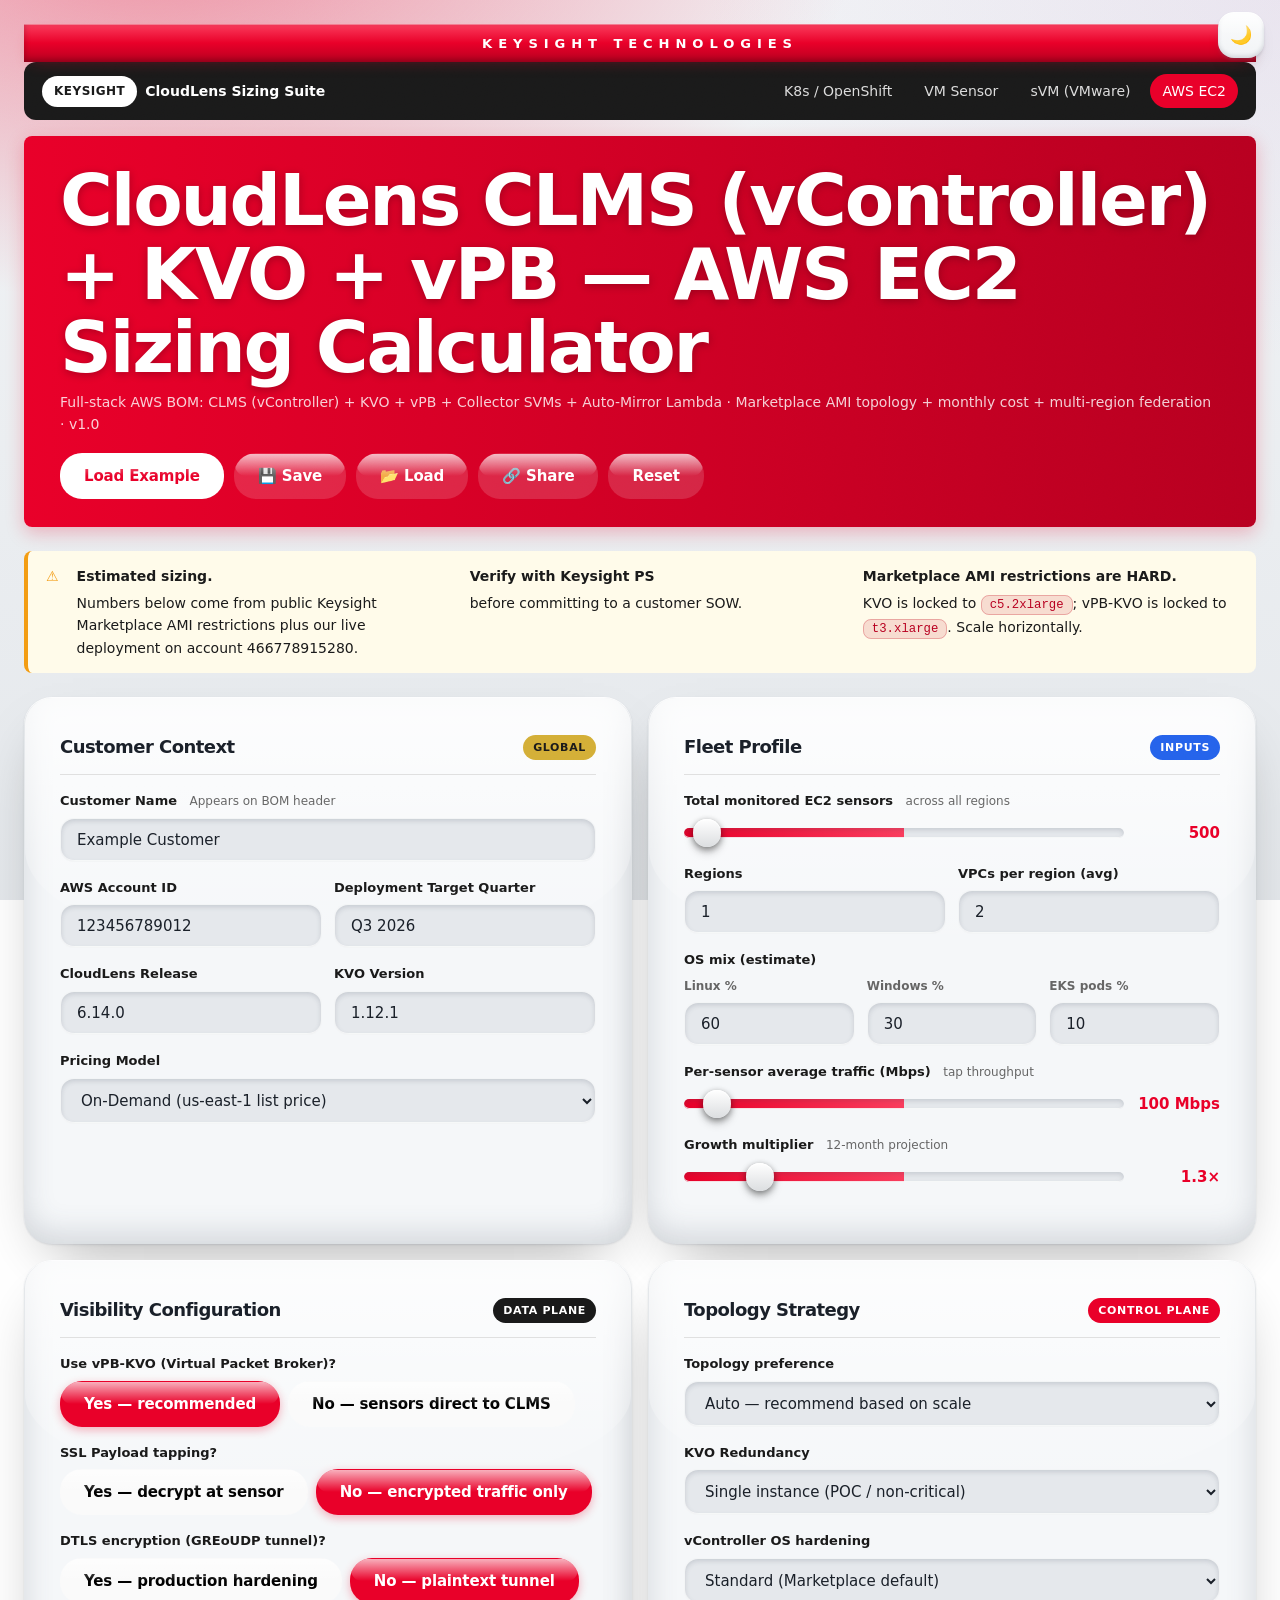
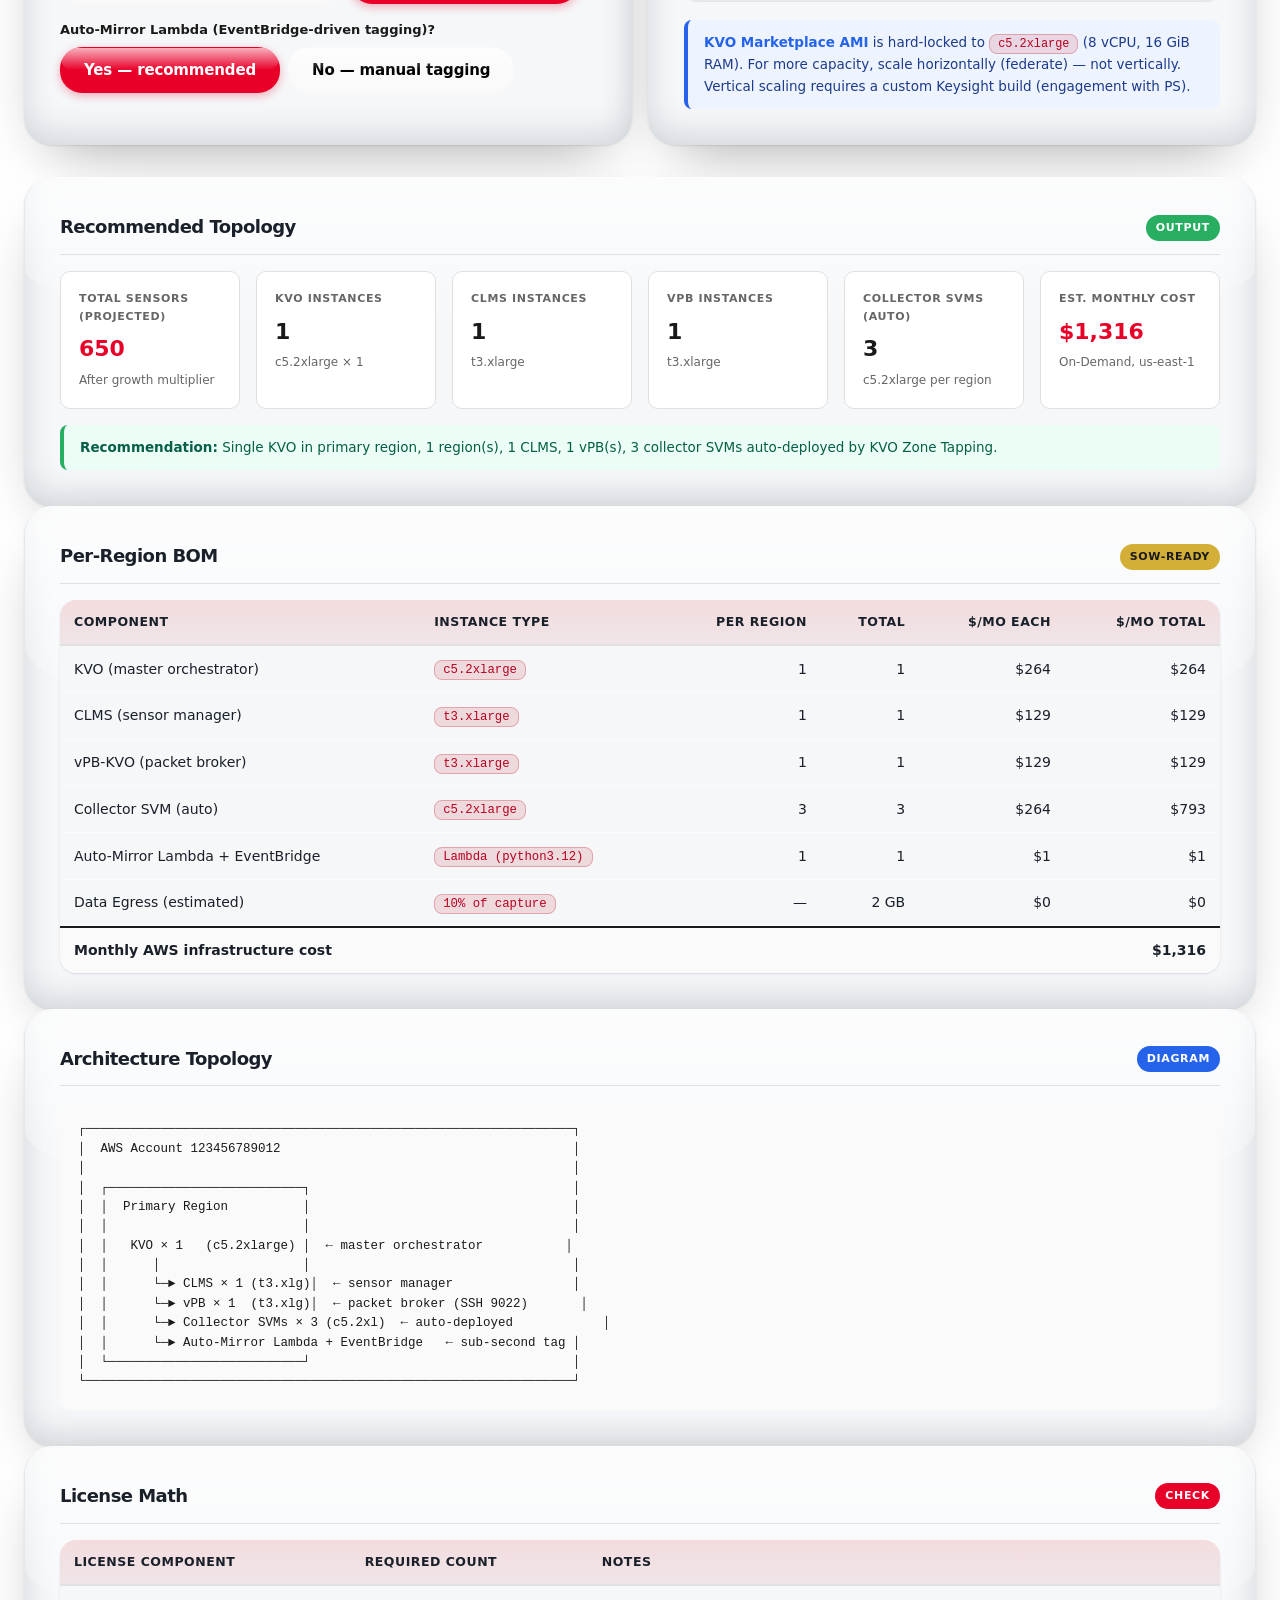
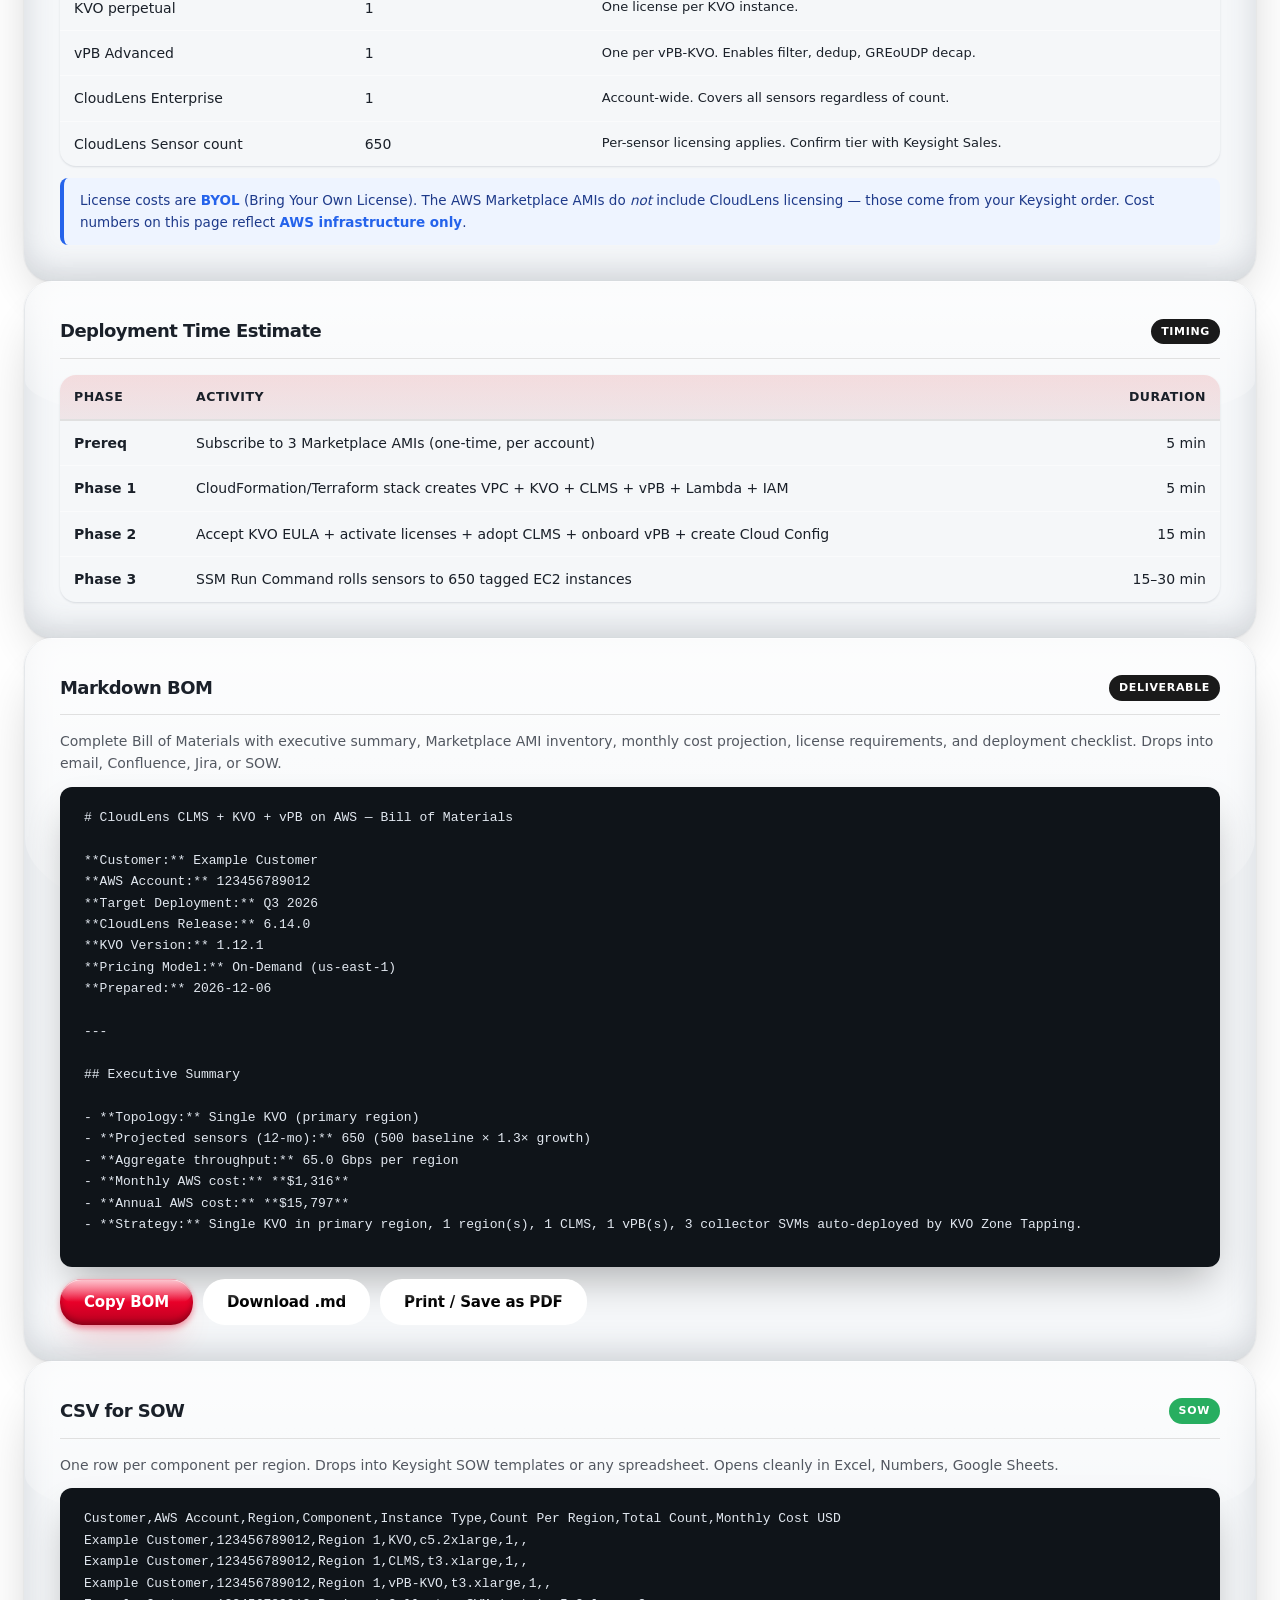
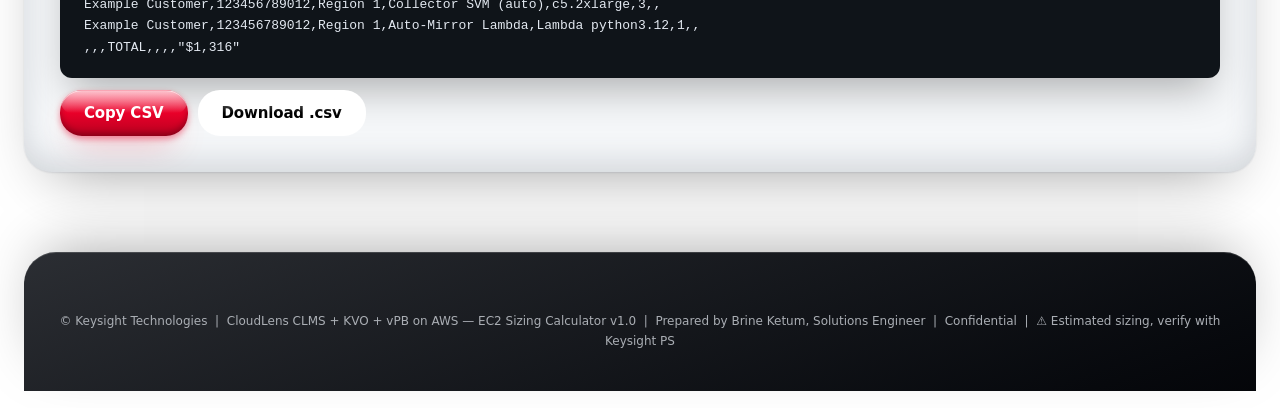
==== commit d73306e3: "Rename heading: 'CloudLens CLMS (vController) + KVO + vPB — AWS EC2 Sizing' User feedback: title 'Cl" ====
--- a/aws/index.html
+++ b/aws/index.html
@@ -3,7 +3,7 @@
 <head>
 <meta charset="UTF-8">
 <meta name="viewport" content="width=device-width, initial-scale=1.0, viewport-fit=cover">
-<title>CloudLens KVO on AWS — EC2 Sizing Calculator — Keysight</title>
+<title>CloudLens CLMS + KVO + vPB on AWS — EC2 Sizing Calculator — Keysight</title>
 <link rel="stylesheet" href="../glass-upgrade.css" />
 <style>
   :root {
@@ -276,8 +276,8 @@
   </nav>
 
   <header>
-    <h1>CloudLens KVO on AWS &mdash; EC2 Sizing Calculator</h1>
-    <div class="subtitle">Marketplace AMI topology + monthly cost + multi-region federation &middot; v1.0</div>
+    <h1>CloudLens CLMS (vController) + KVO + vPB &mdash; AWS EC2 Sizing Calculator</h1>
+    <div class="subtitle">Full-stack AWS BOM: CLMS (vController) + KVO + vPB + Collector SVMs + Auto-Mirror Lambda &middot; Marketplace AMI topology + monthly cost + multi-region federation &middot; v1.0</div>
     <div class="actions">
       <button class="example-btn" id="loadExampleBtn" type="button">Load Example</button>
       <button class="secondary" id="saveBtn" type="button">💾 Save</button>
@@ -599,7 +599,7 @@
   </div>
 
   <footer class="calc-foot">
-    © Keysight Technologies &nbsp;|&nbsp; CloudLens KVO on AWS — EC2 Sizing Calculator v1.0 &nbsp;|&nbsp; Prepared by Brine Ketum, Solutions Engineer &nbsp;|&nbsp; Confidential &nbsp;|&nbsp; ⚠ Estimated sizing, verify with Keysight PS
+    © Keysight Technologies &nbsp;|&nbsp; CloudLens CLMS + KVO + vPB on AWS — EC2 Sizing Calculator v1.0 &nbsp;|&nbsp; Prepared by Brine Ketum, Solutions Engineer &nbsp;|&nbsp; Confidential &nbsp;|&nbsp; ⚠ Estimated sizing, verify with Keysight PS
   </footer>
 </div>
 
@@ -908,7 +908,7 @@
   var pricingLabel = I.pricingModel === "on-demand" ? "On-Demand" :
                      I.pricingModel === "ri-1yr"   ? "1-yr Reserved (37% discount)" :
                                                      "3-yr Reserved (60% discount)";
-  bom += "# CloudLens KVO on AWS — Bill of Materials\n\n";
+  bom += "# CloudLens CLMS + KVO + vPB on AWS — Bill of Materials\n\n";
   bom += "**Customer:** " + I.customerName + "  \n";
   bom += "**AWS Account:** " + I.awsAccountId + "  \n";
   bom += "**Target Deployment:** " + I.targetQuarter + "  \n";
@@ -1073,14 +1073,14 @@
 $("downloadMdBtn").addEventListener("click", function(){
   var I = readInputs();
   var n = (I.customerName || "customer").replace(/[^a-zA-Z0-9]/g, "_");
-  download("CloudLens_KVO_AWS_BOM_" + n + ".md", $("bomMarkdownOut").textContent, "text/markdown");
+  download("CloudLens_AWS_BOM_" + n + ".md", $("bomMarkdownOut").textContent, "text/markdown");
 });
 $("printBomBtn").addEventListener("click", function(){ window.print(); });
 $("copyCsvBtn").addEventListener("click", function(){ copyText($("csvOut").textContent, "CSV copied"); });
 $("downloadCsvBtn").addEventListener("click", function(){
   var I = readInputs();
   var n = (I.customerName || "customer").replace(/[^a-zA-Z0-9]/g, "_");
-  download("CloudLens_KVO_AWS_BOM_" + n + ".csv", $("csvOut").textContent, "text/csv");
+  download("CloudLens_AWS_BOM_" + n + ".csv", $("csvOut").textContent, "text/csv");
 });
 
 // ---------- TOAST ----------
@@ -1118,7 +1118,7 @@
 
 $("saveBtn").addEventListener("click", function() {
   var env = serializeConfig();
-  download("cloudlens_kvo_aws_config.json", JSON.stringify(env, null, 2), "application/json");
+  download("cloudlens_aws_config.json", JSON.stringify(env, null, 2), "application/json");
 });
 $("loadBtn").addEventListener("click", function() {
   var inp = document.createElement("input");
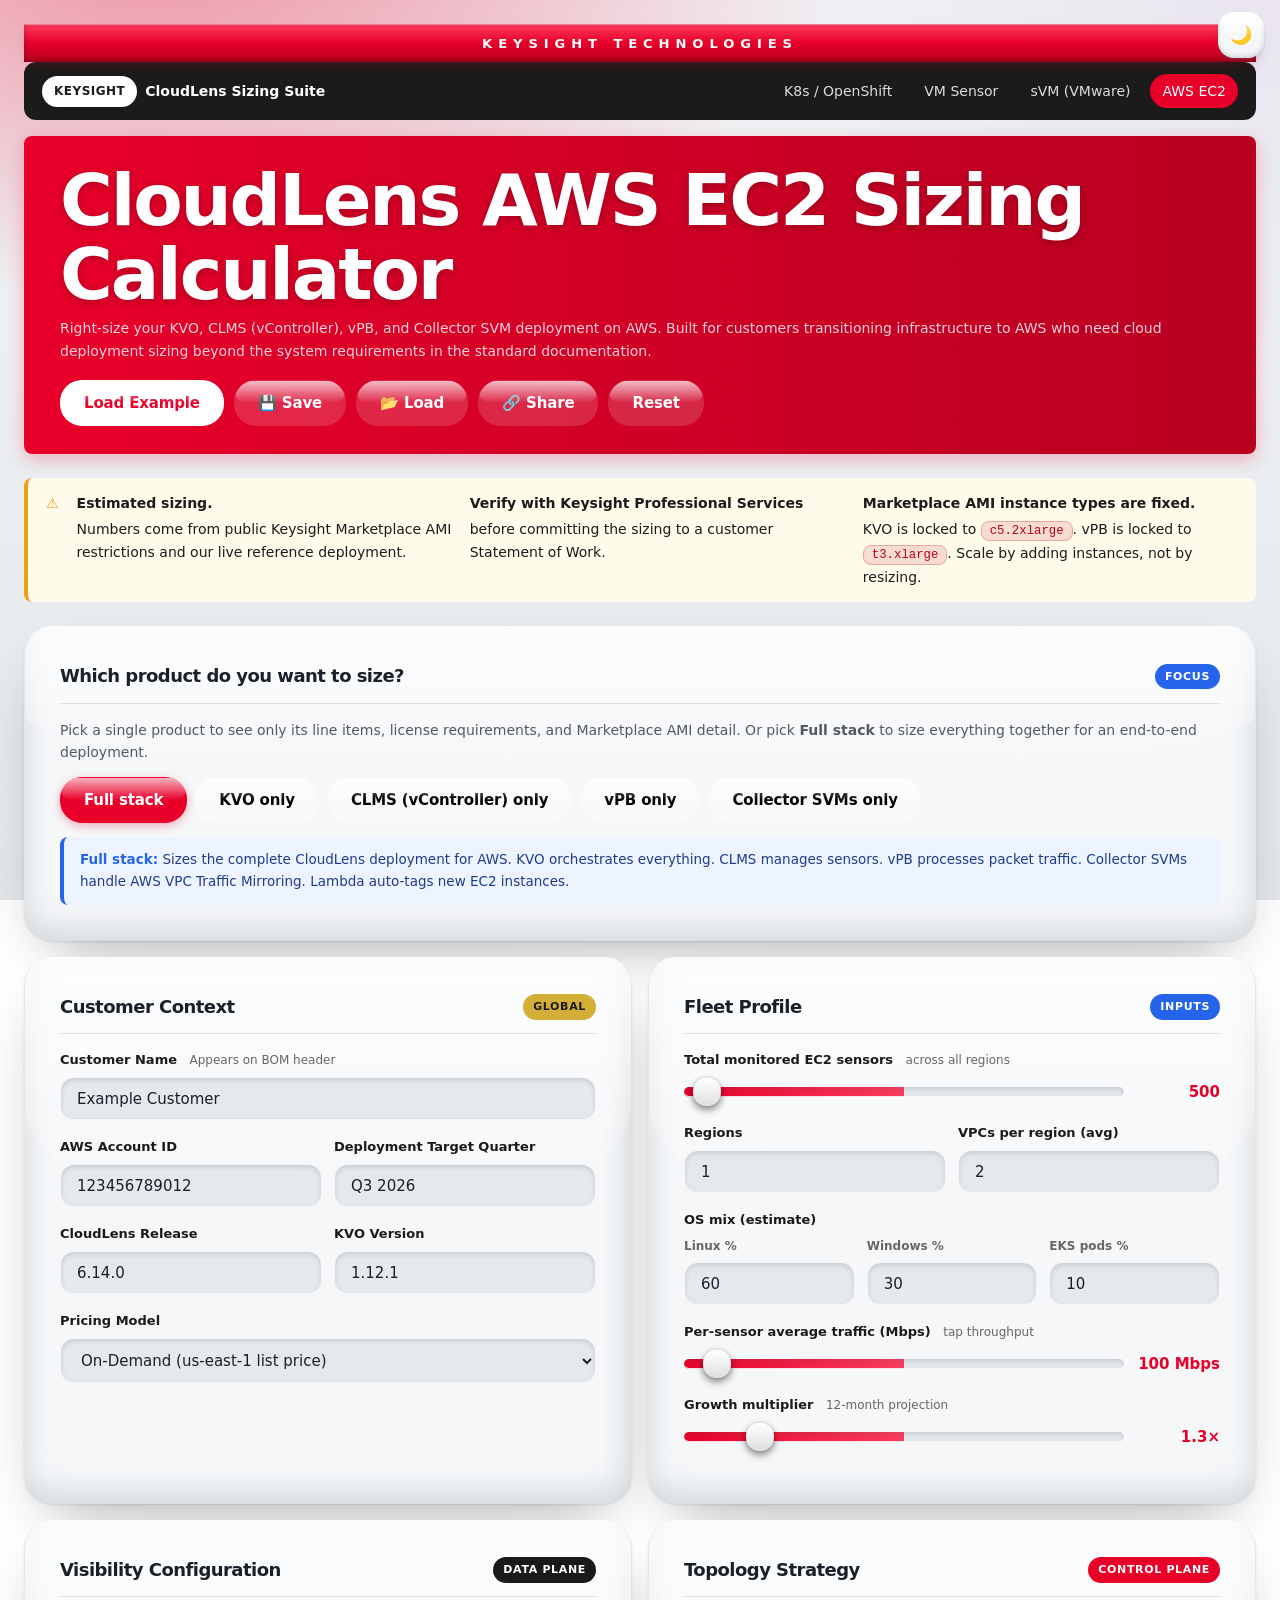
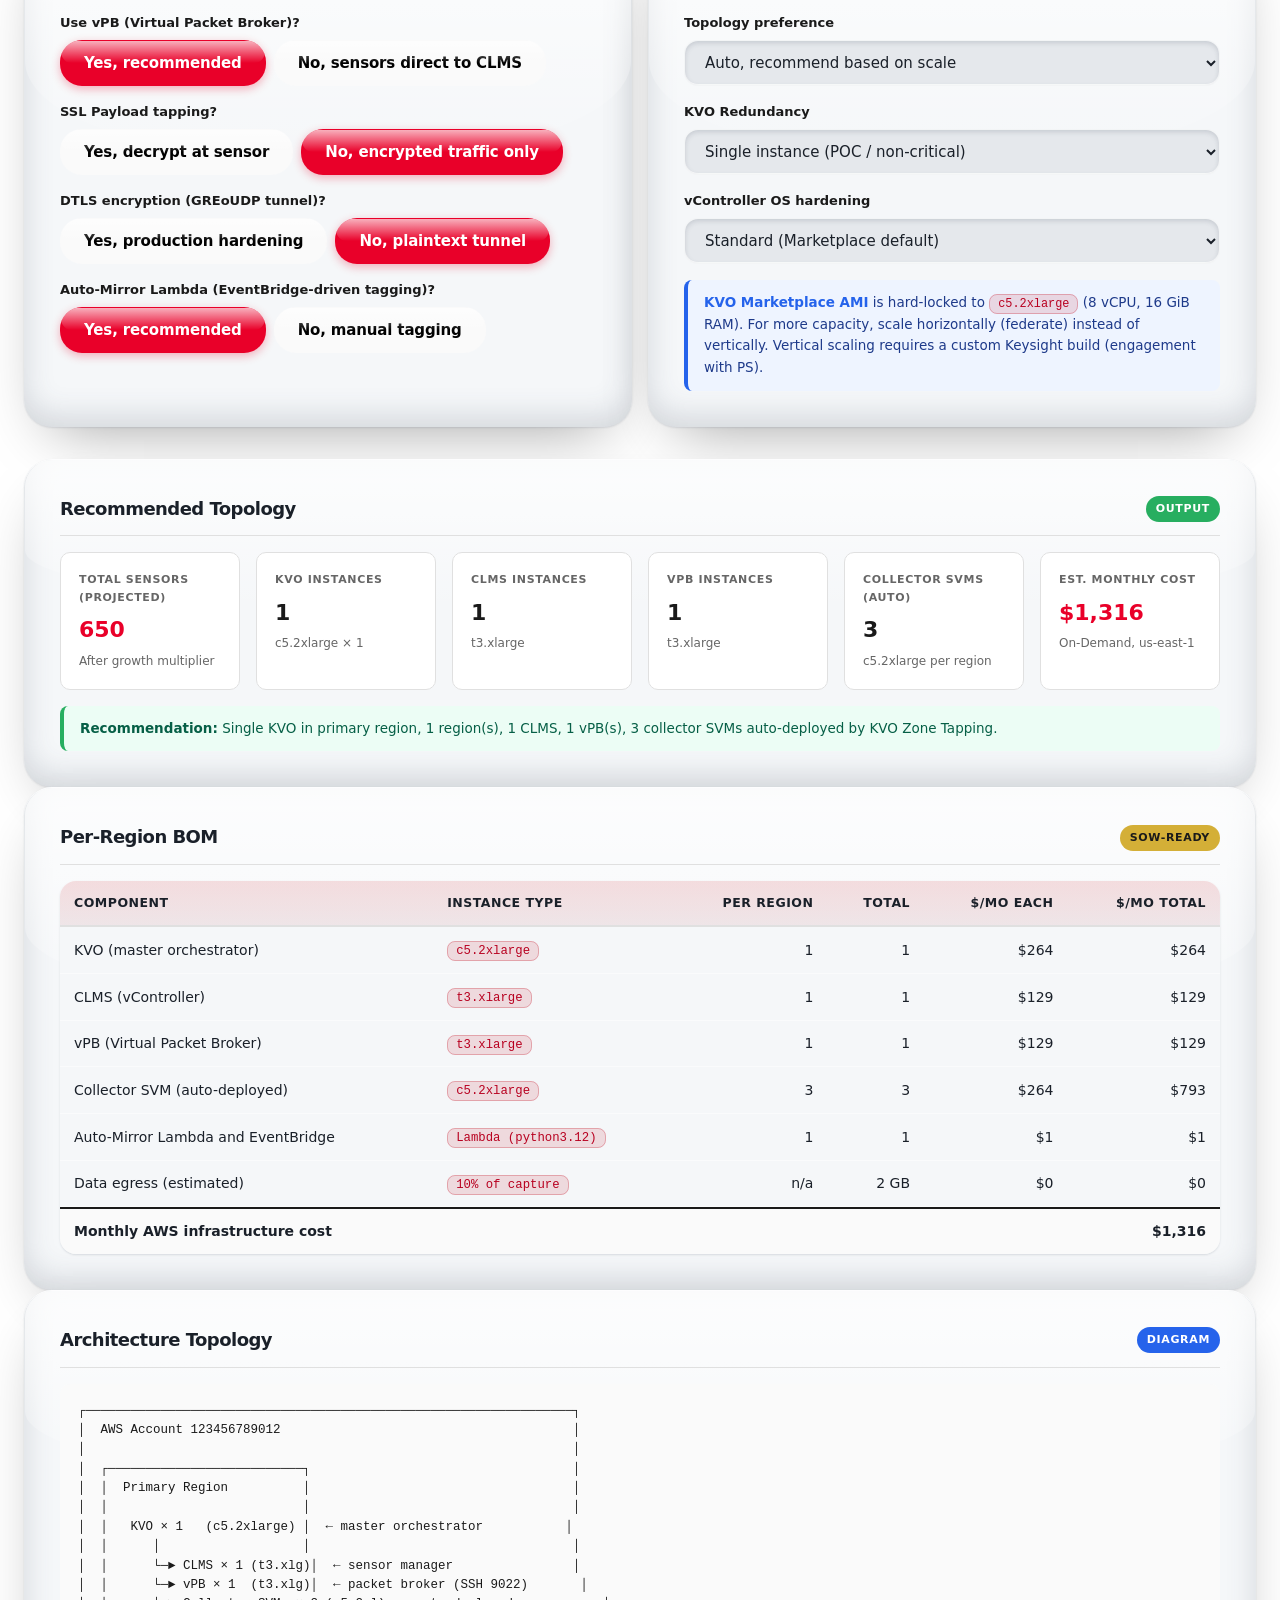
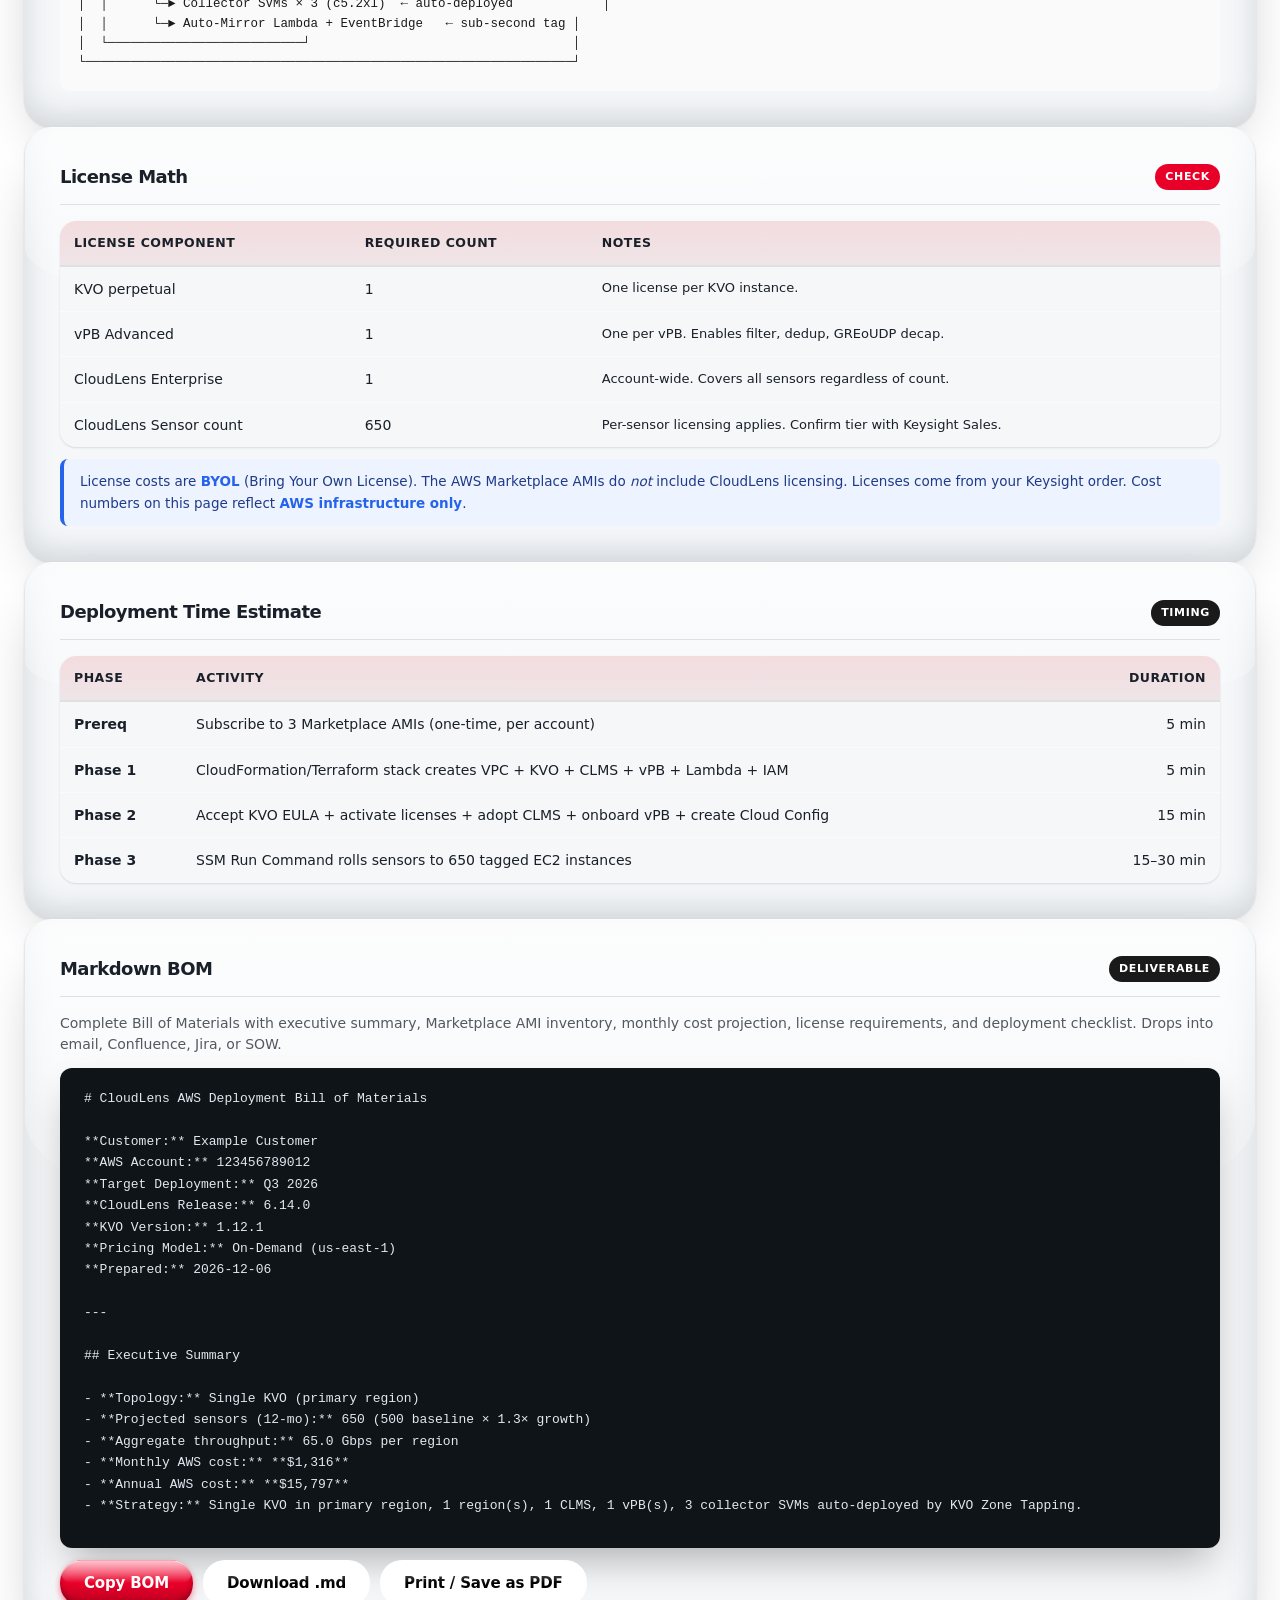
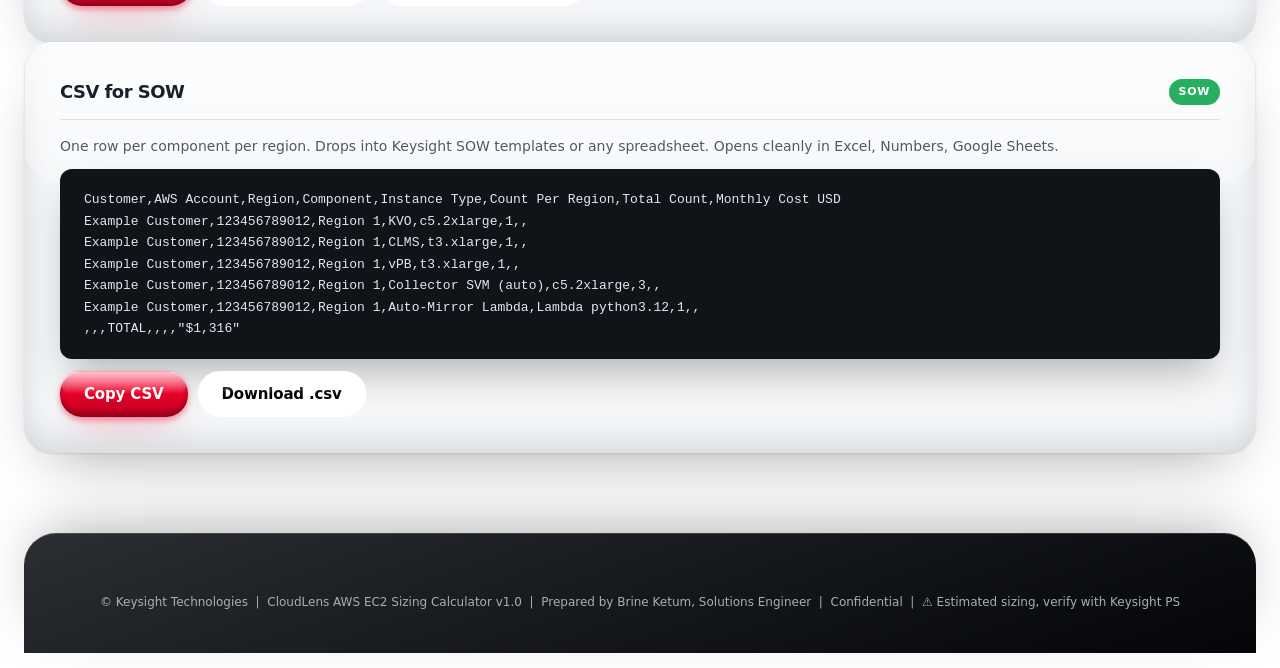
==== commit 516621a2: "Customer-grade copy + dynamic product focus selector This calc is going to a real customer. Three po" ====
--- a/aws/index.html
+++ b/aws/index.html
@@ -3,7 +3,7 @@
 <head>
 <meta charset="UTF-8">
 <meta name="viewport" content="width=device-width, initial-scale=1.0, viewport-fit=cover">
-<title>CloudLens CLMS + KVO + vPB on AWS — EC2 Sizing Calculator — Keysight</title>
+<title>CloudLens AWS EC2 Sizing Calculator | Keysight</title>
 <link rel="stylesheet" href="../glass-upgrade.css" />
 <style>
   :root {
@@ -276,8 +276,8 @@
   </nav>
 
   <header>
-    <h1>CloudLens CLMS (vController) + KVO + vPB &mdash; AWS EC2 Sizing Calculator</h1>
-    <div class="subtitle">Full-stack AWS BOM: CLMS (vController) + KVO + vPB + Collector SVMs + Auto-Mirror Lambda &middot; Marketplace AMI topology + monthly cost + multi-region federation &middot; v1.0</div>
+    <h1>CloudLens AWS EC2 Sizing Calculator</h1>
+    <div class="subtitle">Right-size your KVO, CLMS (vController), vPB, and Collector SVM deployment on AWS. Built for customers transitioning infrastructure to AWS who need cloud deployment sizing beyond the system requirements in the standard documentation.</div>
     <div class="actions">
       <button class="example-btn" id="loadExampleBtn" type="button">Load Example</button>
       <button class="secondary" id="saveBtn" type="button">💾 Save</button>
@@ -289,9 +289,28 @@
 
   <div class="estimate">
     <span class="warn-icon">⚠</span>
-    <div><strong>Estimated sizing.</strong>Numbers below come from public Keysight Marketplace AMI restrictions plus our live deployment on account 466778915280.</div>
-    <div><strong>Verify with Keysight PS</strong>before committing to a customer SOW.</div>
-    <div><strong>Marketplace AMI restrictions are HARD.</strong>KVO is locked to <code>c5.2xlarge</code>; vPB-KVO is locked to <code>t3.xlarge</code>. Scale horizontally.</div>
+    <div><strong>Estimated sizing.</strong>Numbers come from public Keysight Marketplace AMI restrictions and our live reference deployment.</div>
+    <div><strong>Verify with Keysight Professional Services</strong>before committing the sizing to a customer Statement of Work.</div>
+    <div><strong>Marketplace AMI instance types are fixed.</strong>KVO is locked to <code>c5.2xlarge</code>. vPB is locked to <code>t3.xlarge</code>. Scale by adding instances, not by resizing.</div>
+  </div>
+
+  <!-- Product Focus selector -->
+  <div class="card" id="focusCard" style="margin-bottom: 16px;">
+    <div class="card-head">
+      <h2>Which product do you want to size?</h2>
+      <span class="badge blue">FOCUS</span>
+    </div>
+    <p style="font-size: 14px; color: var(--gray); margin-bottom: 14px;">Pick a single product to see only its line items, license requirements, and Marketplace AMI detail. Or pick <strong>Full stack</strong> to size everything together for an end-to-end deployment.</p>
+    <div class="toggle-row" id="focusPills">
+      <button type="button" class="toggle-pill on" data-focus="all">Full stack</button>
+      <button type="button" class="toggle-pill" data-focus="kvo">KVO only</button>
+      <button type="button" class="toggle-pill" data-focus="clms">CLMS (vController) only</button>
+      <button type="button" class="toggle-pill" data-focus="vpb">vPB only</button>
+      <button type="button" class="toggle-pill" data-focus="collectors">Collector SVMs only</button>
+    </div>
+    <div id="focusDescription" class="callout" style="margin-top: 14px;">
+      <strong>Full stack:</strong> Sizes the complete CloudLens deployment for AWS. KVO orchestrates everything. CLMS manages sensors. vPB processes packet traffic. Collector SVMs handle AWS VPC Traffic Mirroring. Lambda auto-tags new EC2 instances.
+    </div>
   </div>
 
   <!-- 1. Customer Context -->
@@ -399,31 +418,31 @@
         <span class="badge dark">DATA PLANE</span>
       </div>
       <div class="field">
-        <label>Use vPB-KVO (Virtual Packet Broker)?</label>
+        <label>Use vPB (Virtual Packet Broker)?</label>
         <div class="toggle-row">
-          <button type="button" class="toggle-pill on" data-toggle="vpbEnabled" data-value="true">Yes — recommended</button>
-          <button type="button" class="toggle-pill" data-toggle="vpbEnabled" data-value="false">No — sensors direct to CLMS</button>
+          <button type="button" class="toggle-pill on" data-toggle="vpbEnabled" data-value="true">Yes, recommended</button>
+          <button type="button" class="toggle-pill" data-toggle="vpbEnabled" data-value="false">No, sensors direct to CLMS</button>
         </div>
       </div>
       <div class="field">
         <label>SSL Payload tapping?</label>
         <div class="toggle-row">
-          <button type="button" class="toggle-pill" data-toggle="sslPayload" data-value="true">Yes — decrypt at sensor</button>
-          <button type="button" class="toggle-pill on" data-toggle="sslPayload" data-value="false">No — encrypted traffic only</button>
+          <button type="button" class="toggle-pill" data-toggle="sslPayload" data-value="true">Yes, decrypt at sensor</button>
+          <button type="button" class="toggle-pill on" data-toggle="sslPayload" data-value="false">No, encrypted traffic only</button>
         </div>
       </div>
       <div class="field">
         <label>DTLS encryption (GREoUDP tunnel)?</label>
         <div class="toggle-row">
-          <button type="button" class="toggle-pill" data-toggle="dtlsEnabled" data-value="true">Yes — production hardening</button>
-          <button type="button" class="toggle-pill on" data-toggle="dtlsEnabled" data-value="false">No — plaintext tunnel</button>
+          <button type="button" class="toggle-pill" data-toggle="dtlsEnabled" data-value="true">Yes, production hardening</button>
+          <button type="button" class="toggle-pill on" data-toggle="dtlsEnabled" data-value="false">No, plaintext tunnel</button>
         </div>
       </div>
       <div class="field">
         <label>Auto-Mirror Lambda (EventBridge-driven tagging)?</label>
         <div class="toggle-row">
-          <button type="button" class="toggle-pill on" data-toggle="autoMirror" data-value="true">Yes — recommended</button>
-          <button type="button" class="toggle-pill" data-toggle="autoMirror" data-value="false">No — manual tagging</button>
+          <button type="button" class="toggle-pill on" data-toggle="autoMirror" data-value="true">Yes, recommended</button>
+          <button type="button" class="toggle-pill" data-toggle="autoMirror" data-value="false">No, manual tagging</button>
         </div>
       </div>
     </div>
@@ -436,7 +455,7 @@
       <div class="field">
         <label>Topology preference</label>
         <select id="topologyPref">
-          <option value="auto">Auto — recommend based on scale</option>
+          <option value="auto">Auto, recommend based on scale</option>
           <option value="single">Force single-KVO (one region acts as central)</option>
           <option value="federated">Force federated (one KVO per region)</option>
         </select>
@@ -455,7 +474,7 @@
           <option value="cis">CIS Level 1 (custom AMI)</option>
         </select>
       </div>
-      <div class="callout"><strong>KVO Marketplace AMI</strong> is hard-locked to <code>c5.2xlarge</code> (8 vCPU, 16 GiB RAM). For more capacity, scale horizontally (federate) — not vertically. Vertical scaling requires a custom Keysight build (engagement with PS).</div>
+      <div class="callout"><strong>KVO Marketplace AMI</strong> is hard-locked to <code>c5.2xlarge</code> (8 vCPU, 16 GiB RAM). For more capacity, scale horizontally (federate) instead of vertically. Vertical scaling requires a custom Keysight build (engagement with PS).</div>
     </div>
   </div>
 
@@ -553,7 +572,7 @@
       </thead>
       <tbody id="licenseBody"></tbody>
     </table>
-    <div class="callout">License costs are <strong>BYOL</strong> (Bring Your Own License). The AWS Marketplace AMIs do <em>not</em> include CloudLens licensing — those come from your Keysight order. Cost numbers on this page reflect <strong>AWS infrastructure only</strong>.</div>
+    <div class="callout">License costs are <strong>BYOL</strong> (Bring Your Own License). The AWS Marketplace AMIs do <em>not</em> include CloudLens licensing. Licenses come from your Keysight order. Cost numbers on this page reflect <strong>AWS infrastructure only</strong>.</div>
   </div>
 
   <!-- 7. Deployment time -->
@@ -599,7 +618,7 @@
   </div>
 
   <footer class="calc-foot">
-    © Keysight Technologies &nbsp;|&nbsp; CloudLens CLMS + KVO + vPB on AWS — EC2 Sizing Calculator v1.0 &nbsp;|&nbsp; Prepared by Brine Ketum, Solutions Engineer &nbsp;|&nbsp; Confidential &nbsp;|&nbsp; ⚠ Estimated sizing, verify with Keysight PS
+    © Keysight Technologies &nbsp;|&nbsp; CloudLens AWS EC2 Sizing Calculator v1.0 &nbsp;|&nbsp; Prepared by Brine Ketum, Solutions Engineer &nbsp;|&nbsp; Confidential &nbsp;|&nbsp; ⚠ Estimated sizing, verify with Keysight PS
   </footer>
 </div>
 
@@ -607,7 +626,7 @@
 
 <script>
 // ============================================================================
-//   CloudLens KVO on AWS — EC2 Sizing Calculator
+//   CloudLens AWS EC2 Sizing Calculator
 //   v1.0  ·  2026-06-09
 // ============================================================================
 
@@ -618,7 +637,7 @@
 
 // ---------- AWS PRICING TABLE (us-east-1 on-demand, monthly @ 730 hrs) ----------
 var AWS_PRICING = {
-  // EC2 hourly (on-demand) — multiplied by 730 hrs for monthly
+  // EC2 hourly (on-demand), multiplied by 730 hrs for monthly
   "c5.2xlarge":  { hourly: 0.34,  monthly: 248.20 },
   "t3.xlarge":   { hourly: 0.1664, monthly: 121.47 },
   "t3.medium":   { hourly: 0.0416, monthly: 30.37 },
@@ -626,7 +645,7 @@
   // Storage (GP3, $0.08/GB-month)
   "ebs-200gb":   { hourly: 0,     monthly: 16.00 },
   "ebs-100gb":   { hourly: 0,     monthly: 8.00 },
-  // Lambda + EventBridge — essentially $0 at moderate scale
+  // Lambda + EventBridge, essentially $0 at moderate scale
   "lambda-mirror": { hourly: 0, monthly: 0.5 },
   // Bandwidth: $0.09/GB egress (only counted when SVMs egress to non-VPC tools)
   "bandwidth-per-gb": 0.09
@@ -751,10 +770,10 @@
       (I.vpbEnabled ? vpbCount + " vPB(s), " : "no vPB, ") +
       totalCollectors + " collector SVMs auto-deployed by KVO Zone Tapping.";
   } else {
-    strategy = "Federated topology — " + kvoCount + " KVO(s) across " + I.regionCount + " region(s) " +
+    strategy = "Federated topology: " + kvoCount + " KVO(s) across " + I.regionCount + " region(s) " +
       "(reason: " + (sensorsProjected > SINGLE_KVO_LIMIT ? "exceeds single-KVO 5,000-sensor recommendation" : "multi-region footprint") + "). " +
       "Each region runs an independent KVO + CLMS" + (I.vpbEnabled ? " + vPB" : "") + ". " +
-      "Federation requires cross-region admin coordination — engage Keysight PS for the federation playbook.";
+      "Federation requires cross-region admin coordination. Engage Keysight Professional Services for the federation playbook.";
   }
   setText("rec_strategy", strategy);
 
@@ -769,21 +788,31 @@
     bomBody.appendChild(tr);
   }
   var kvoPerRegion = topology === "single" ? (I.redundancy === "active-standby" ? 2 : (I.regionCount === 1 ? kvoCount : 0)) : (I.redundancy === "active-standby" ? 2 : 1);
-  if (topology === "single" && I.regionCount > 1) kvoPerRegion = "—";
-  addRow("KVO (master orchestrator)", "c5.2xlarge", kvoPerRegion, kvoCount, AWS_PRICING["c5.2xlarge"].monthly * discount + AWS_PRICING["ebs-200gb"].monthly, costKvo);
-  addRow("CLMS (sensor manager)", "t3.xlarge", clmsCount / I.regionCount, clmsCount, AWS_PRICING["t3.xlarge"].monthly * discount + AWS_PRICING["ebs-100gb"].monthly, costClms);
-  if (I.vpbEnabled) {
-    addRow("vPB-KVO (packet broker)", "t3.xlarge", vpbCount / I.regionCount, vpbCount, AWS_PRICING["t3.xlarge"].monthly * discount + AWS_PRICING["ebs-100gb"].monthly, costVpb);
-  }
-  addRow("Collector SVM (auto)", "c5.2xlarge", collectorsPerRegion, totalCollectors, AWS_PRICING["c5.2xlarge"].monthly * discount + AWS_PRICING["ebs-200gb"].monthly, costCollectors);
-  if (I.autoMirror) {
-    addRow("Auto-Mirror Lambda + EventBridge", "Lambda (python3.12)", "1", lambdaCount, AWS_PRICING["lambda-mirror"].monthly, costLambda);
-  }
-  addRow("Data Egress (estimated)", "10% of capture", "—", bandwidthGB + " GB", AWS_PRICING["bandwidth-per-gb"], costBandwidth);
+  if (topology === "single" && I.regionCount > 1) kvoPerRegion = "n/a";
+  if (isRowVisible("kvo"))        addRow("KVO (master orchestrator)", "c5.2xlarge", kvoPerRegion, kvoCount, AWS_PRICING["c5.2xlarge"].monthly * discount + AWS_PRICING["ebs-200gb"].monthly, costKvo);
+  if (isRowVisible("clms"))       addRow("CLMS (vController)", "t3.xlarge", clmsCount / I.regionCount, clmsCount, AWS_PRICING["t3.xlarge"].monthly * discount + AWS_PRICING["ebs-100gb"].monthly, costClms);
+  if (isRowVisible("vpb") && I.vpbEnabled) {
+    addRow("vPB (Virtual Packet Broker)", "t3.xlarge", vpbCount / I.regionCount, vpbCount, AWS_PRICING["t3.xlarge"].monthly * discount + AWS_PRICING["ebs-100gb"].monthly, costVpb);
+  }
+  if (isRowVisible("collectors")) addRow("Collector SVM (auto-deployed)", "c5.2xlarge", collectorsPerRegion, totalCollectors, AWS_PRICING["c5.2xlarge"].monthly * discount + AWS_PRICING["ebs-200gb"].monthly, costCollectors);
+  if (isRowVisible("lambda") && I.autoMirror) {
+    addRow("Auto-Mirror Lambda and EventBridge", "Lambda (python3.12)", "1", lambdaCount, AWS_PRICING["lambda-mirror"].monthly, costLambda);
+  }
+  if (isRowVisible("bandwidth")) addRow("Data egress (estimated)", "10% of capture", "n/a", bandwidthGB + " GB", AWS_PRICING["bandwidth-per-gb"], costBandwidth);
+  // Filtered total reflects only the visible rows
+  var visibleTotal = 0;
+  if (isRowVisible("kvo"))        visibleTotal += costKvo;
+  if (isRowVisible("clms"))       visibleTotal += costClms;
+  if (isRowVisible("vpb") && I.vpbEnabled) visibleTotal += costVpb;
+  if (isRowVisible("collectors")) visibleTotal += costCollectors;
+  if (isRowVisible("lambda") && I.autoMirror) visibleTotal += costLambda;
+  if (isRowVisible("bandwidth")) visibleTotal += costBandwidth;
   var trTotal = document.createElement("tr");
   trTotal.className = "total";
-  trTotal.innerHTML = "<td colspan='5'>Monthly AWS infrastructure cost</td><td class='num'>$" + money(costTotal) + "</td>";
+  trTotal.innerHTML = "<td colspan='5'>Monthly AWS infrastructure cost" + (focusMode !== "all" ? " (" + focusMode.toUpperCase() + " only)" : "") + "</td><td class='num'>$" + money(visibleTotal) + "</td>";
   bomBody.appendChild(trTotal);
+  // Also update the headline cost card to reflect the focused total
+  setText("rec_monthly_cost", money(visibleTotal));
 
   // ---------- TOPOLOGY DIAGRAM ----------
   renderTopology(I, topology, kvoCount, clmsCount, vpbCount, totalCollectors);
@@ -797,7 +826,7 @@
     licBody.appendChild(tr);
   }
   addLic("KVO perpetual", kvoCount, "One license per KVO instance.");
-  addLic("vPB Advanced", I.vpbEnabled ? vpbCount : "0", I.vpbEnabled ? "One per vPB-KVO. Enables filter, dedup, GREoUDP decap." : "Skipped — no vPB.");
+  addLic("vPB Advanced", I.vpbEnabled ? vpbCount : "0", I.vpbEnabled ? "One per vPB. Enables filter, dedup, GREoUDP decap." : "Skipped — no vPB.");
   addLic("CloudLens Enterprise", 1, "Account-wide. Covers all sensors regardless of count.");
   addLic("CloudLens Sensor count", fmt(sensorsProjected), "Per-sensor licensing applies. Confirm tier with Keysight Sales.");
   if (I.sslPayload) {
@@ -895,7 +924,7 @@
     lines.push("│  ... + " + (I.regionCount - 3) + " more region(s) with the same pattern              │");
     }
     lines.push("│                                                                 │");
-    lines.push("│  ⓘ  Federation requires cross-region admin coordination —       │");
+    lines.push("│  ⓘ  Federation requires admin coordination across regions.   │");
     lines.push("│      engage Keysight PS for the federation playbook.            │");
     lines.push("└─────────────────────────────────────────────────────────────────┘");
   }
@@ -908,7 +937,7 @@
   var pricingLabel = I.pricingModel === "on-demand" ? "On-Demand" :
                      I.pricingModel === "ri-1yr"   ? "1-yr Reserved (37% discount)" :
                                                      "3-yr Reserved (60% discount)";
-  bom += "# CloudLens CLMS + KVO + vPB on AWS — Bill of Materials\n\n";
+  bom += "# CloudLens AWS Deployment Bill of Materials\n\n";
   bom += "**Customer:** " + I.customerName + "  \n";
   bom += "**AWS Account:** " + I.awsAccountId + "  \n";
   bom += "**Target Deployment:** " + I.targetQuarter + "  \n";
@@ -933,13 +962,13 @@
   bom += "| KVO (master orchestrator) | `c5.2xlarge` | " + (R.topology === "single" ? (I.regionCount === 1 ? R.kvoCount : "primary only") : Math.ceil(R.kvoCount/I.regionCount)) + " | " + R.kvoCount + " | $" + money(AWS_PRICING["c5.2xlarge"].monthly * (DISCOUNT[I.pricingModel] || 1) + AWS_PRICING["ebs-200gb"].monthly) + " | $" + money(R.costKvo) + " |\n";
   bom += "| CLMS (sensor manager) | `t3.xlarge` | " + Math.ceil(R.clmsCount/I.regionCount) + " | " + R.clmsCount + " | $" + money(AWS_PRICING["t3.xlarge"].monthly * (DISCOUNT[I.pricingModel] || 1) + AWS_PRICING["ebs-100gb"].monthly) + " | $" + money(R.costClms) + " |\n";
   if (I.vpbEnabled) {
-    bom += "| vPB-KVO (packet broker) | `t3.xlarge` | " + Math.ceil(R.vpbCount/I.regionCount) + " | " + R.vpbCount + " | $" + money(AWS_PRICING["t3.xlarge"].monthly * (DISCOUNT[I.pricingModel] || 1) + AWS_PRICING["ebs-100gb"].monthly) + " | $" + money(R.costVpb) + " |\n";
+    bom += "| vPB (packet broker) | `t3.xlarge` | " + Math.ceil(R.vpbCount/I.regionCount) + " | " + R.vpbCount + " | $" + money(AWS_PRICING["t3.xlarge"].monthly * (DISCOUNT[I.pricingModel] || 1) + AWS_PRICING["ebs-100gb"].monthly) + " | $" + money(R.costVpb) + " |\n";
   }
   bom += "| Collector SVM (auto-deployed) | `c5.2xlarge` | " + R.collectorsPerRegion + " | " + R.totalCollectors + " | $" + money(AWS_PRICING["c5.2xlarge"].monthly * (DISCOUNT[I.pricingModel] || 1) + AWS_PRICING["ebs-200gb"].monthly) + " | $" + money(R.costCollectors) + " |\n";
   if (I.autoMirror) {
     bom += "| Auto-Mirror Lambda + EventBridge | Lambda python3.12 | 1 | " + I.regionCount + " | $1 | $" + money(R.costLambda) + " |\n";
   }
-  bom += "| Data egress (10% of capture) | — | — | — | $0.09/GB | $" + money(R.costBandwidth) + " |\n";
+  bom += "| Data egress (10% of capture) | n/a | n/a | n/a | $0.09/GB | $" + money(R.costBandwidth) + " |\n";
   bom += "| **AWS infrastructure total** | | | | | **$" + money(R.costTotal) + "** |\n\n";
 
   bom += "---\n\n";
@@ -948,17 +977,17 @@
   bom += "|---|---|---|---|\n";
   bom += "| KVO | `ami-017c0db8981569380` | `c5.2xlarge` **only** | AWS Marketplace |\n";
   bom += "| CLMS (vController) | `ami-0bebd5e730315337e` | `t3.xlarge` recommended | AWS Marketplace |\n";
-  bom += "| vPB-KVO | `ami-0a561b450552b707d` | `t3.xlarge` **only** | AWS Marketplace |\n";
+  bom += "| vPB | `ami-0a561b450552b707d` | `t3.xlarge` **only** | AWS Marketplace |\n";
   bom += "| Collector SVM (v6.13.0) | `ami-0c22ade3667f8d35a` | auto-sized | Deployed by KVO Zone Tapping |\n\n";
 
-  bom += "> ⚠ KVO and vPB-KVO Marketplace AMIs are **hard-locked** to specific instance types. Vertical scaling above these requires a custom Keysight build (engage PS). All scaling beyond Marketplace caps is horizontal (federation).\n\n";
+  bom += "> ⚠ KVO and vPB Marketplace AMIs are **hard-locked** to specific instance types. Vertical scaling above these requires a custom Keysight build (engage PS). All scaling beyond Marketplace caps is horizontal (federation).\n\n";
 
   bom += "---\n\n";
   bom += "## License Math (BYOL)\n\n";
   bom += "| License Component | Required | Notes |\n";
   bom += "|---|---|---|\n";
   bom += "| KVO perpetual | " + R.kvoCount + " | One license per KVO instance. |\n";
-  bom += "| vPB Advanced | " + (I.vpbEnabled ? R.vpbCount : "0 (skipped)") + " | One per vPB-KVO. |\n";
+  bom += "| vPB Advanced | " + (I.vpbEnabled ? R.vpbCount : "0 (skipped)") + " | One per vPB. |\n";
   bom += "| CloudLens Enterprise | 1 | Account-wide. |\n";
   bom += "| CloudLens Sensor count | " + fmt(R.sensorsProjected) + " | Per-sensor licensing applies. |\n";
   if (I.sslPayload) {
@@ -968,7 +997,7 @@
 
   bom += "---\n\n";
   bom += "## Deployment Checklist\n\n";
-  bom += "- [ ] Subscribe to all 3 Keysight Marketplace AMIs (once per AWS account) — KVO, CLMS, vPB-KVO\n";
+  bom += "- [ ] Subscribe to all 3 Keysight Marketplace AMIs in the target AWS account: KVO, CLMS, vPB\n";
   bom += "- [ ] Pre-create EC2 key pair in target region(s)\n";
   bom += "- [ ] Tag every target EC2 instance: `cloudlens=true` + `Platform=linux-docker|linux-podman|windows`\n";
   bom += "- [ ] Confirm IAM permissions to create CFN/Terraform stack with `CAPABILITY_NAMED_IAM`\n";
@@ -992,7 +1021,7 @@
   bom += "- **Scaling guidance:** https://github.com/Keysight-Tech/cloudlens-autopilot-docs/blob/main/SCALING.md\n";
   bom += "- **Customer runbook (DOCX):** https://github.com/Keysight-Tech/cloudlens-autopilot-docs/raw/main/CloudLens-AutoPilot-Deployment-Runbook.docx\n\n";
 
-  bom += "*Generated by CloudLens KVO on AWS Sizing Calculator v1.0 — Prepared by Brine Ketum, Solutions Engineer.*\n";
+  bom += "*Generated by CloudLens AWS EC2 Sizing Calculator v1.0. Prepared by Brine Ketum, Solutions Engineer.*\n";
   bom += "*⚠ Estimated sizing. Verify with Keysight Professional Services before committing to a customer SOW.*\n";
   return bom;
 }
@@ -1009,7 +1038,7 @@
       "", ""]);
     rows.push([I.customerName, I.awsAccountId, regLabel, "CLMS", "t3.xlarge", Math.ceil(R.clmsCount/I.regionCount), "", ""]);
     if (I.vpbEnabled) {
-      rows.push([I.customerName, I.awsAccountId, regLabel, "vPB-KVO", "t3.xlarge", Math.ceil(R.vpbCount/I.regionCount), "", ""]);
+      rows.push([I.customerName, I.awsAccountId, regLabel, "vPB", "t3.xlarge", Math.ceil(R.vpbCount/I.regionCount), "", ""]);
     }
     rows.push([I.customerName, I.awsAccountId, regLabel, "Collector SVM (auto)", "c5.2xlarge", R.collectorsPerRegion, "", ""]);
     if (I.autoMirror) {
@@ -1023,6 +1052,46 @@
       return /[",\n]/.test(s) ? '"' + s.replace(/"/g, '""') + '"' : s;
     }).join(",");
   }).join("\n");
+}
+
+
+// ---------- PRODUCT FOCUS LOGIC ----------
+var focusMode = "all";  // all | kvo | clms | vpb | collectors
+
+var FOCUS_DESCRIPTIONS = {
+  all:        '<strong>Full stack:</strong> Sizes the complete CloudLens deployment for AWS. KVO orchestrates everything. CLMS manages sensors. vPB processes packet traffic. Collector SVMs handle AWS VPC Traffic Mirroring. Lambda auto-tags new EC2 instances. Best when planning a fresh deployment or budgeting end to end.',
+  kvo:        '<strong>KVO (Keysight Vision Orchestrator):</strong> The master orchestrator. Marketplace AMI <code>ami-017c0db8981569380</code> locked to <code>c5.2xlarge</code> (8 vCPU, 16 GiB RAM). A single KVO supports up to about 5,000 sensors. Beyond that, federate across regions. Use this focus when right-sizing just the KVO tier or planning federation count.',
+  clms:       '<strong>CLMS (vController):</strong> The sensor manager. Marketplace AMI <code>ami-0bebd5e730315337e</code> on <code>t3.xlarge</code>. One CLMS per region (double when running active and standby). CLMS is adopted by KVO via private IP and provides the project key for sensor registration. Use this focus when sizing only the sensor management tier.',
+  vpb:        '<strong>vPB (Virtual Packet Broker):</strong> The packet processing tier. Marketplace AMI <code>ami-0a561b450552b707d</code> locked to <code>t3.xlarge</code>. Handles filter, dedup, GREoUDP decap, and SSL Payload reception. SSH on port 9022 (not 22). Use this focus when planning the data plane only, or when deciding whether to deploy vPB at all.',
+  collectors: '<strong>Collector SVMs (Service VMs):</strong> Auto-deployed by KVO Zone Tapping when you create an AWS Cloud Config. Marketplace AMI <code>ami-0c22ade3667f8d35a</code> (v6.13.0). These receive AWS VPC Traffic Mirror sessions and forward to vPB or directly to CLMS. Sized at one collector per 250 monitored sensors per region, capped at 10 per region. Use this focus when planning mirror collection capacity.'
+};
+
+// Maps focus mode to BOM row keys that should be visible
+var FOCUS_BOM_ROWS = {
+  all:        ["kvo", "clms", "vpb", "collectors", "lambda", "bandwidth"],
+  kvo:        ["kvo"],
+  clms:       ["clms"],
+  vpb:        ["vpb"],
+  collectors: ["collectors", "bandwidth"]
+};
+
+function setFocus(mode) {
+  focusMode = mode;
+  document.querySelectorAll('[data-focus]').forEach(function(b) {
+    b.classList.toggle("on", b.getAttribute("data-focus") === mode);
+  });
+  var desc = document.getElementById("focusDescription");
+  if (desc) desc.innerHTML = FOCUS_DESCRIPTIONS[mode] || FOCUS_DESCRIPTIONS.all;
+  calculate();
+}
+
+document.querySelectorAll('[data-focus]').forEach(function(b) {
+  b.addEventListener("click", function(){ setFocus(b.getAttribute("data-focus")); });
+});
+
+// ---------- FOCUS-AWARE BOM FILTERING ----------
+function isRowVisible(rowKey) {
+  return FOCUS_BOM_ROWS[focusMode].indexOf(rowKey) !== -1;
 }
 
 // ---------- TOGGLE PILL HANDLERS ----------
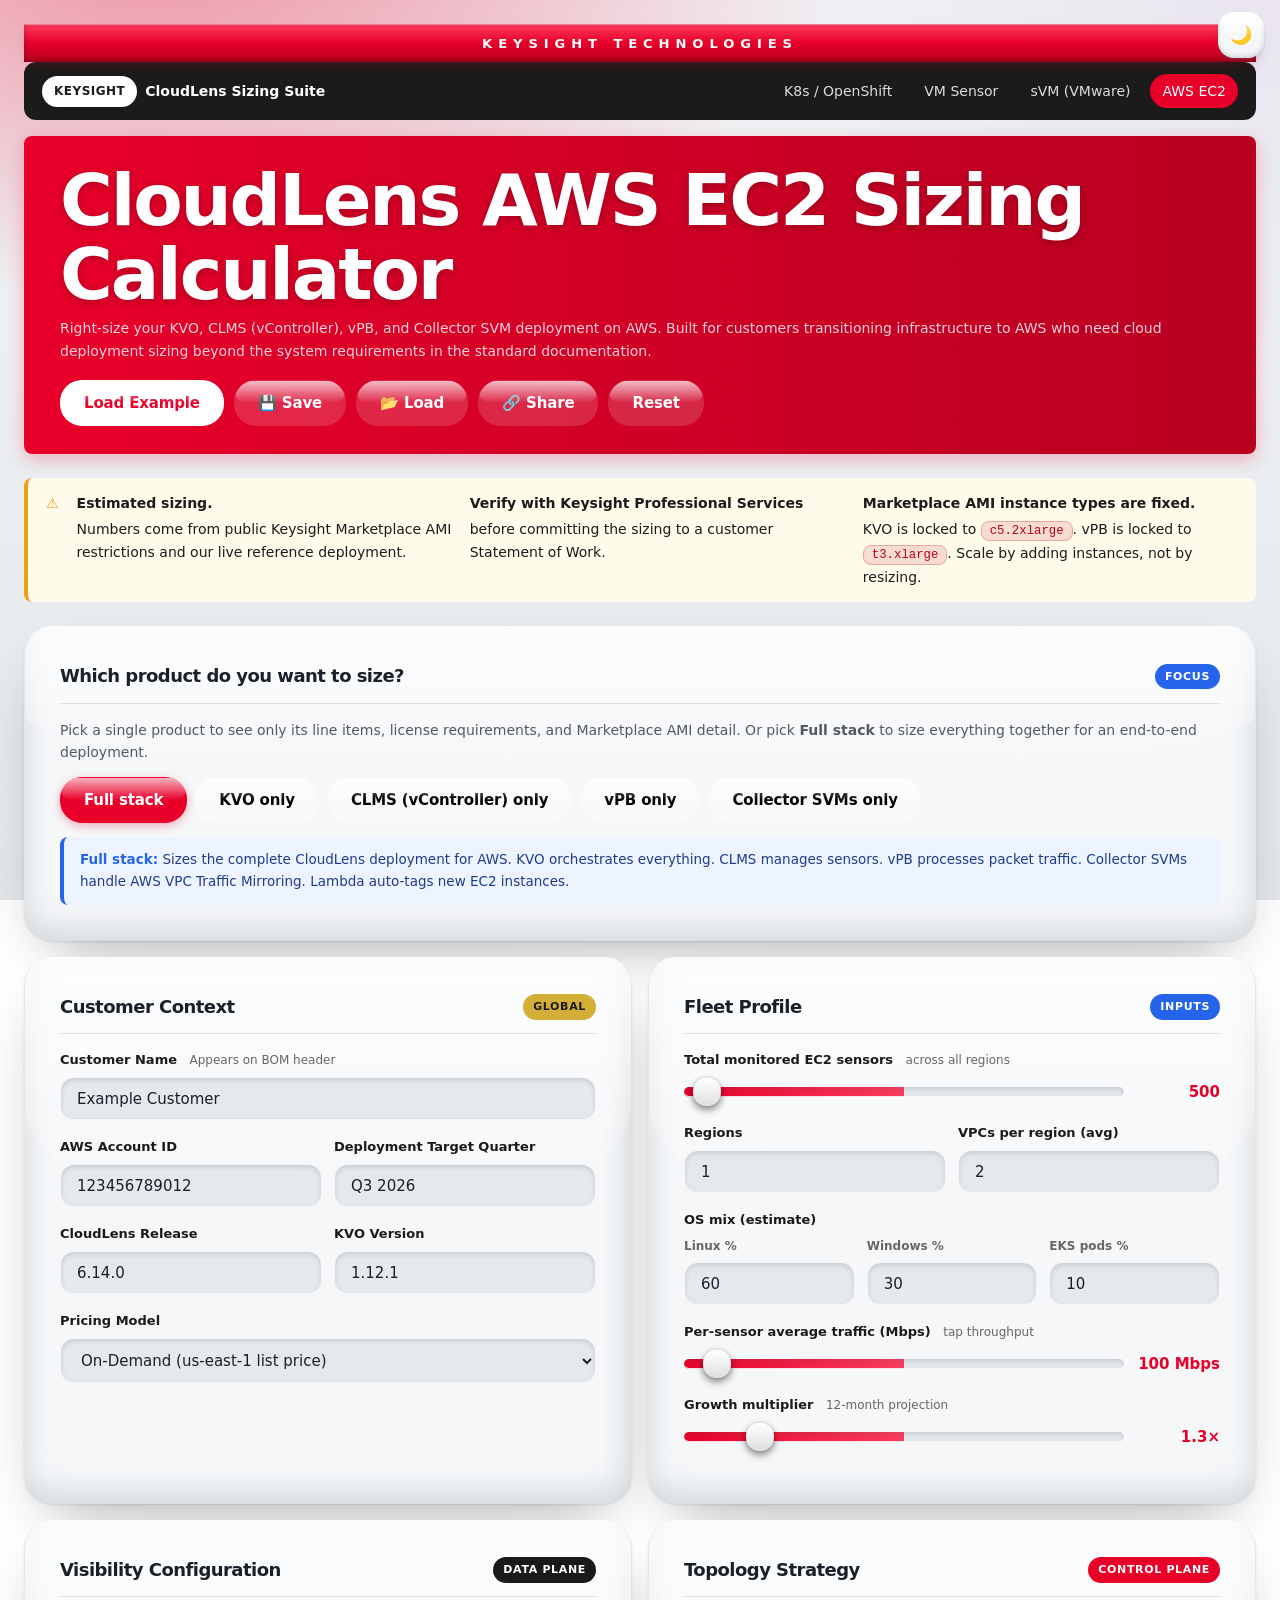
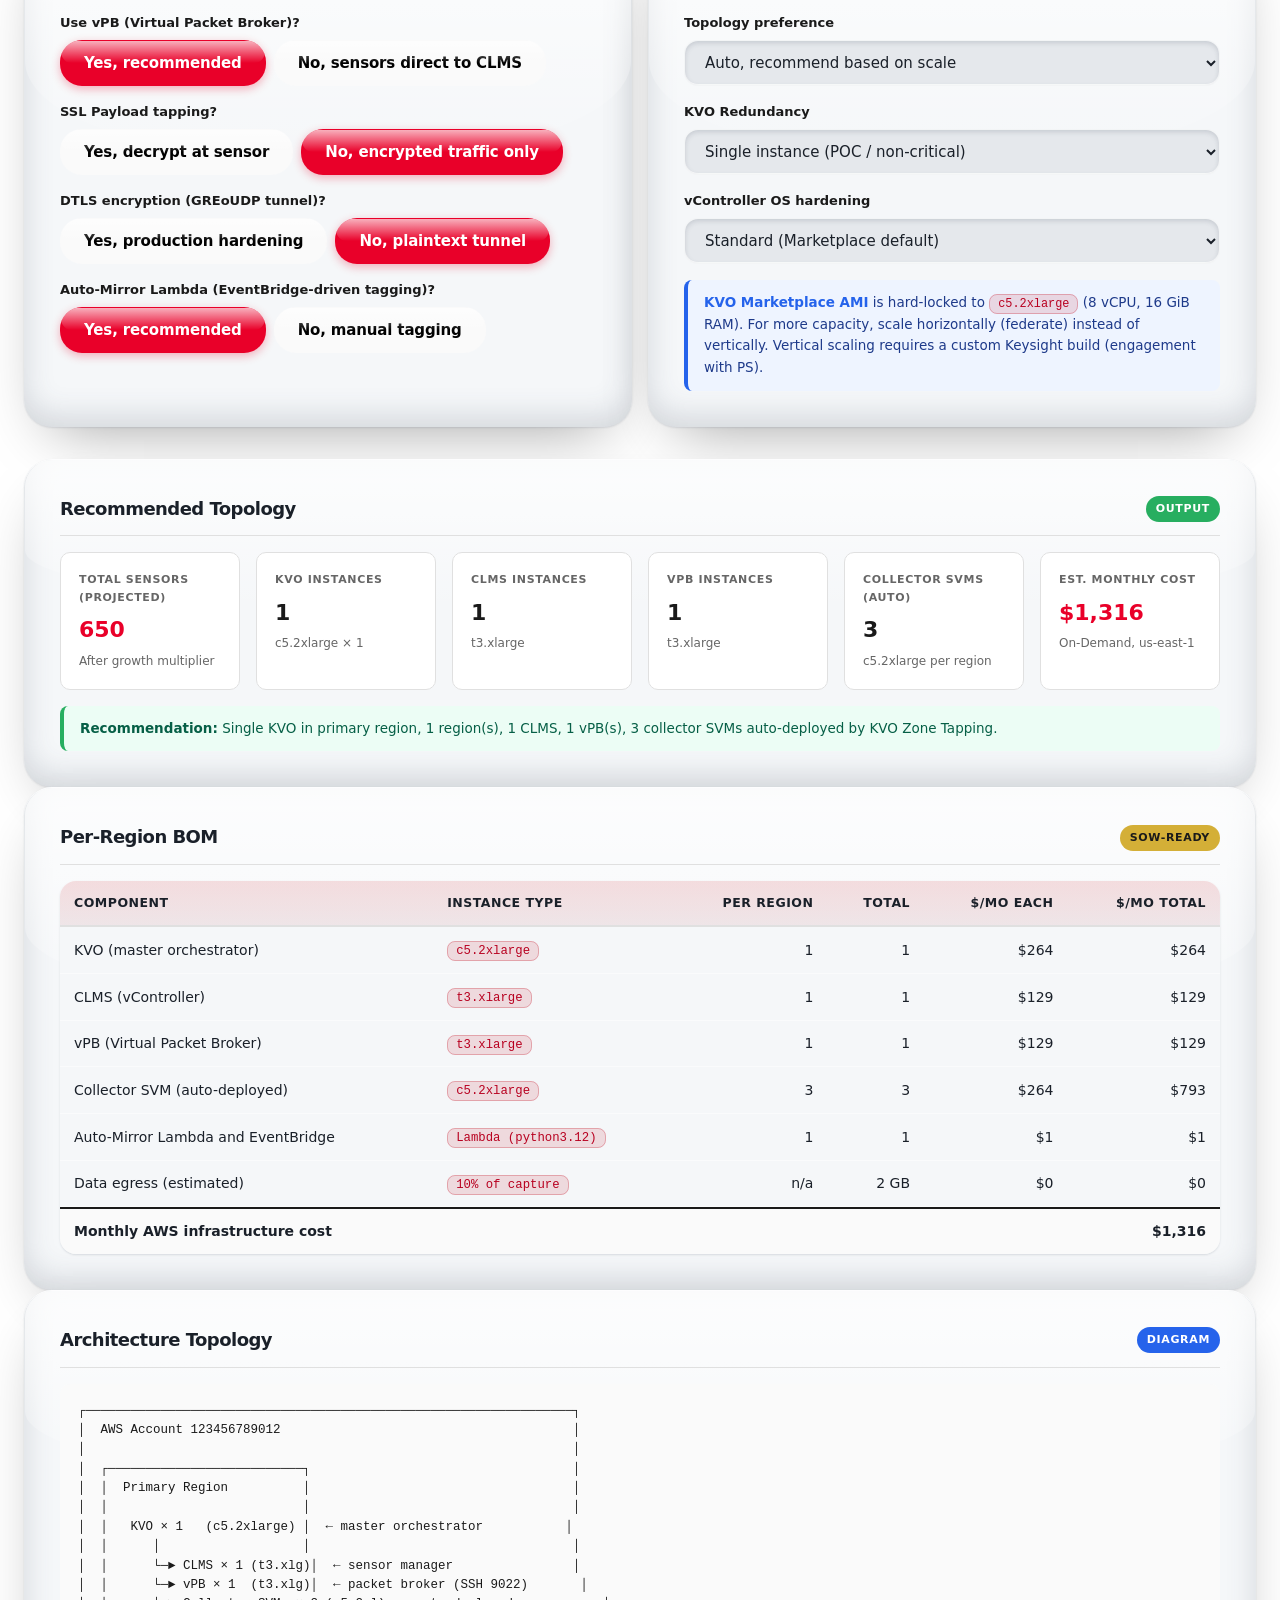
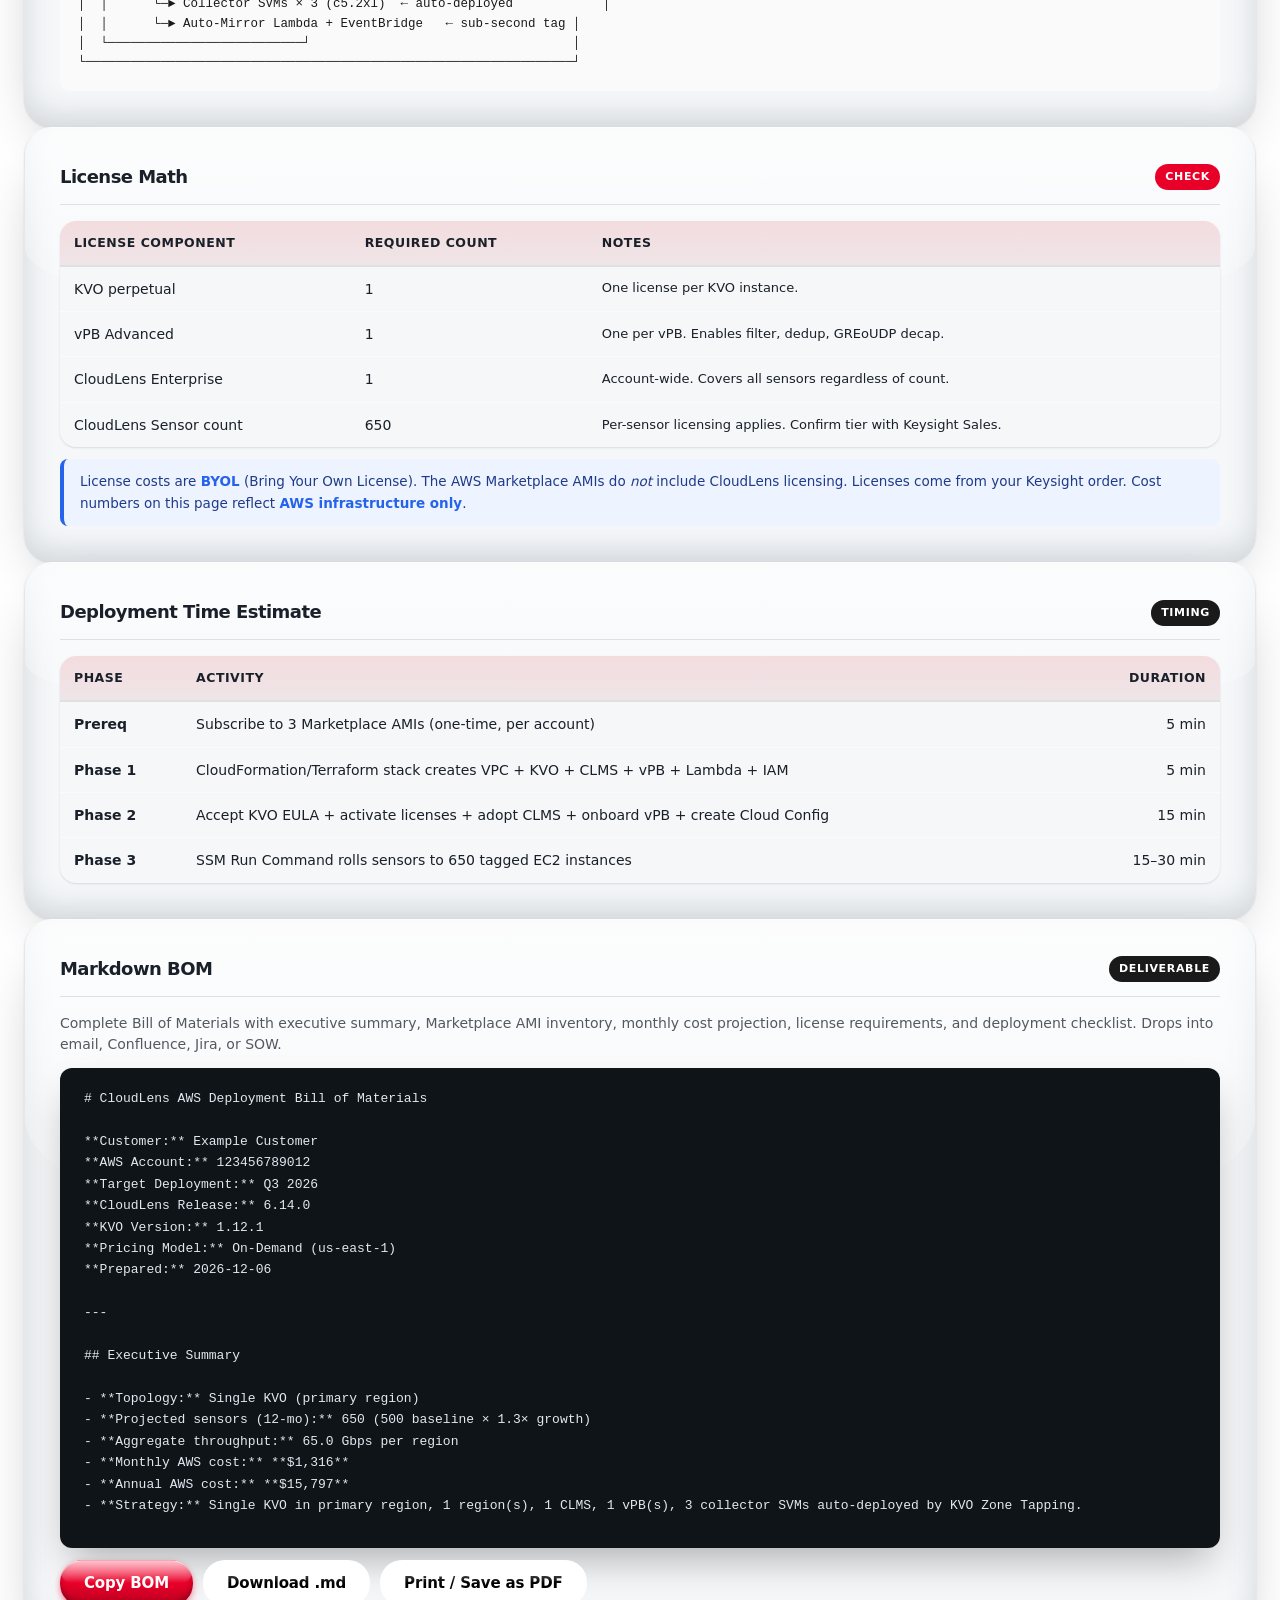
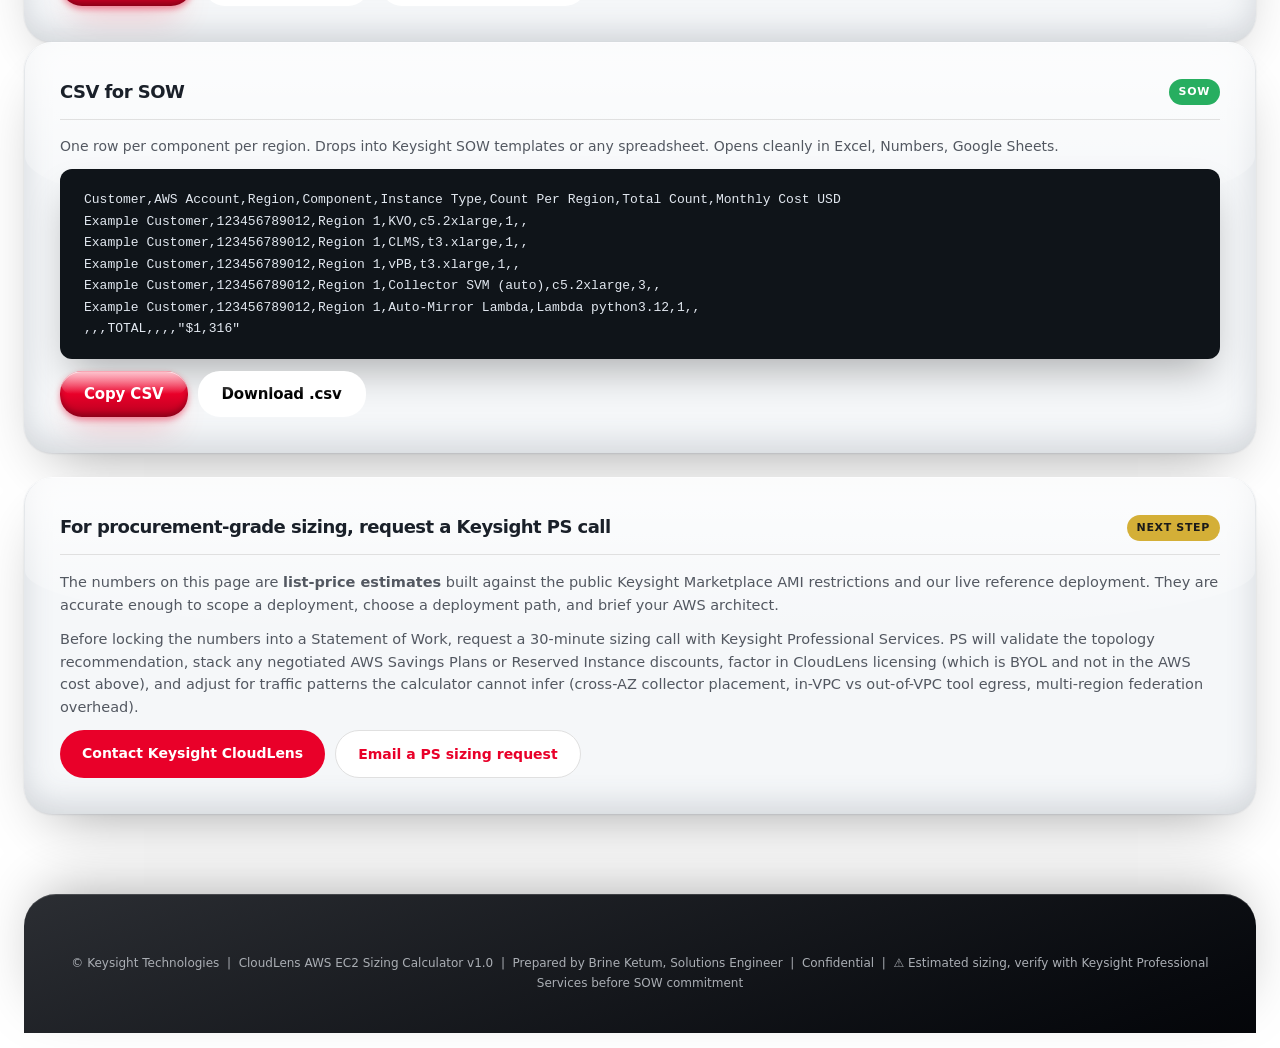
==== commit 0928aa77: "Add 'Request Keysight PS sizing call' callout above the footer Sits between the BOM exports and the " ====
--- a/aws/index.html
+++ b/aws/index.html
@@ -617,8 +617,26 @@
     </div>
   </div>
 
+  <!-- Procurement-grade callout (sits above footer) -->
+  <div class="card" style="background: linear-gradient(135deg, #FFF8E1, #FFFBEA); border-left: 4px solid var(--amber); margin-top: 24px;">
+    <div class="card-head">
+      <h2 style="color: #92400E;">For procurement-grade sizing, request a Keysight PS call</h2>
+      <span class="badge gold">NEXT STEP</span>
+    </div>
+    <p style="font-size: 14.5px; color: #5C3A07; line-height: 1.6; margin-bottom: 12px;">
+      The numbers on this page are <strong>list-price estimates</strong> built against the public Keysight Marketplace AMI restrictions and our live reference deployment. They are accurate enough to scope a deployment, choose a deployment path, and brief your AWS architect.
+    </p>
+    <p style="font-size: 14.5px; color: #5C3A07; line-height: 1.6; margin-bottom: 12px;">
+      Before locking the numbers into a Statement of Work, request a 30-minute sizing call with Keysight Professional Services. PS will validate the topology recommendation, stack any negotiated AWS Savings Plans or Reserved Instance discounts, factor in CloudLens licensing (which is BYOL and not in the AWS cost above), and adjust for traffic patterns the calculator cannot infer (cross-AZ collector placement, in-VPC vs out-of-VPC tool egress, multi-region federation overhead).
+    </p>
+    <div class="copy-btn-row">
+      <a href="https://www.keysight.com/find/cloudlens" target="_blank" rel="noopener" class="primary" style="display: inline-block; padding: 12px 22px; border-radius: 999px; background: var(--red); color: white; text-decoration: none; font-weight: 700; font-size: 14px;">Contact Keysight CloudLens</a>
+      <a href="mailto:?subject=Keysight%20CloudLens%20PS%20sizing%20call&body=Hi%2C%20I%27m%20transitioning%20infrastructure%20to%20AWS%20and%20need%20a%20procurement-grade%20sizing%20review%20for%20KVO%2C%20CLMS%2C%20and%20vPB.%20My%20draft%20sizing%20is%20here%3A%20https%3A%2F%2Fkeysight-tech.github.io%2Fcloudlens-sizing-calculator%2Faws%2F%20%E2%80%94%20can%20we%20set%2030%20minutes%20to%20validate%3F" style="display: inline-block; padding: 12px 22px; border-radius: 999px; background: white; color: var(--red); text-decoration: none; font-weight: 700; font-size: 14px; border: 1px solid var(--border);">Email a PS sizing request</a>
+    </div>
+  </div>
+
   <footer class="calc-foot">
-    © Keysight Technologies &nbsp;|&nbsp; CloudLens AWS EC2 Sizing Calculator v1.0 &nbsp;|&nbsp; Prepared by Brine Ketum, Solutions Engineer &nbsp;|&nbsp; Confidential &nbsp;|&nbsp; ⚠ Estimated sizing, verify with Keysight PS
+    © Keysight Technologies &nbsp;|&nbsp; CloudLens AWS EC2 Sizing Calculator v1.0 &nbsp;|&nbsp; Prepared by Brine Ketum, Solutions Engineer &nbsp;|&nbsp; Confidential &nbsp;|&nbsp; ⚠ Estimated sizing, verify with Keysight Professional Services before SOW commitment
   </footer>
 </div>
 
@@ -826,7 +844,7 @@
     licBody.appendChild(tr);
   }
   addLic("KVO perpetual", kvoCount, "One license per KVO instance.");
-  addLic("vPB Advanced", I.vpbEnabled ? vpbCount : "0", I.vpbEnabled ? "One per vPB. Enables filter, dedup, GREoUDP decap." : "Skipped — no vPB.");
+  addLic("vPB Advanced", I.vpbEnabled ? vpbCount : "0", I.vpbEnabled ? "One per vPB. Enables filter, dedup, GREoUDP decap." : "Skipped, no vPB.");
   addLic("CloudLens Enterprise", 1, "Account-wide. Covers all sensors regardless of count.");
   addLic("CloudLens Sensor count", fmt(sensorsProjected), "Per-sensor licensing applies. Confirm tier with Keysight Sales.");
   if (I.sslPayload) {
